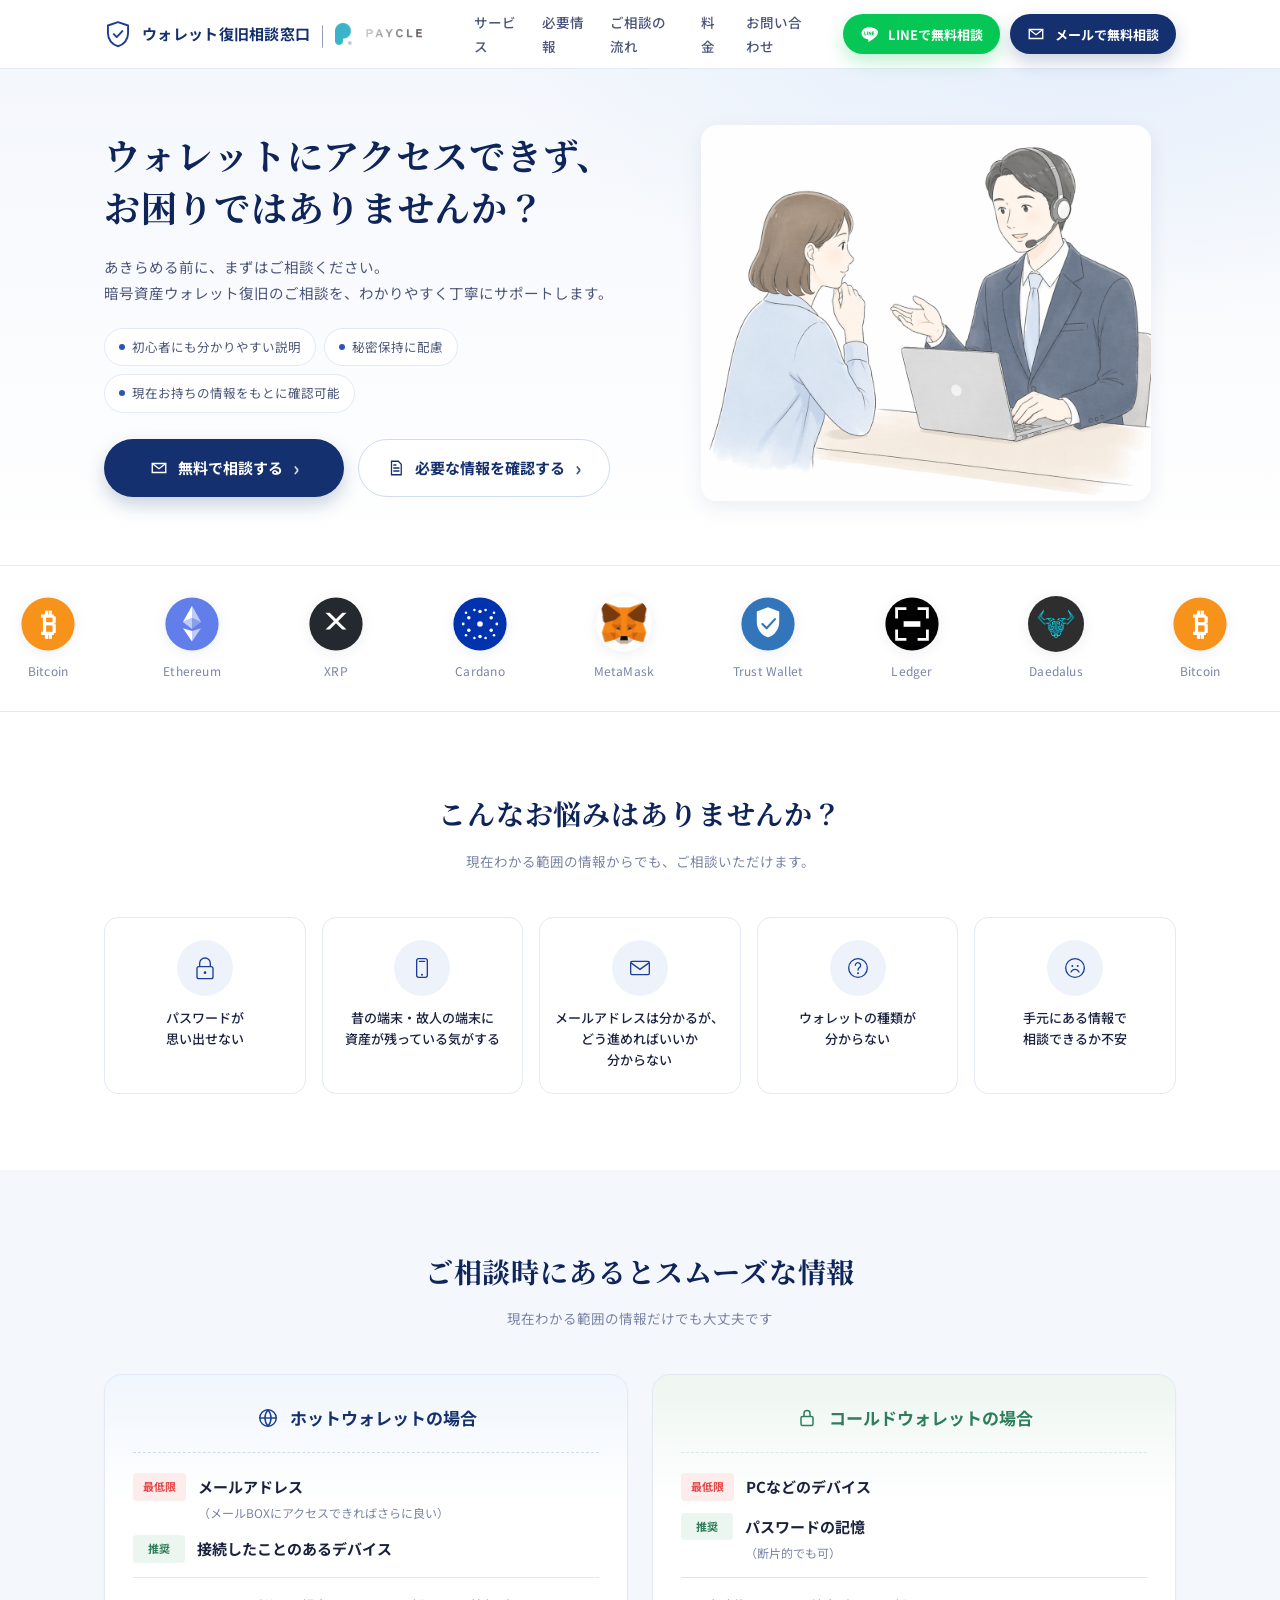
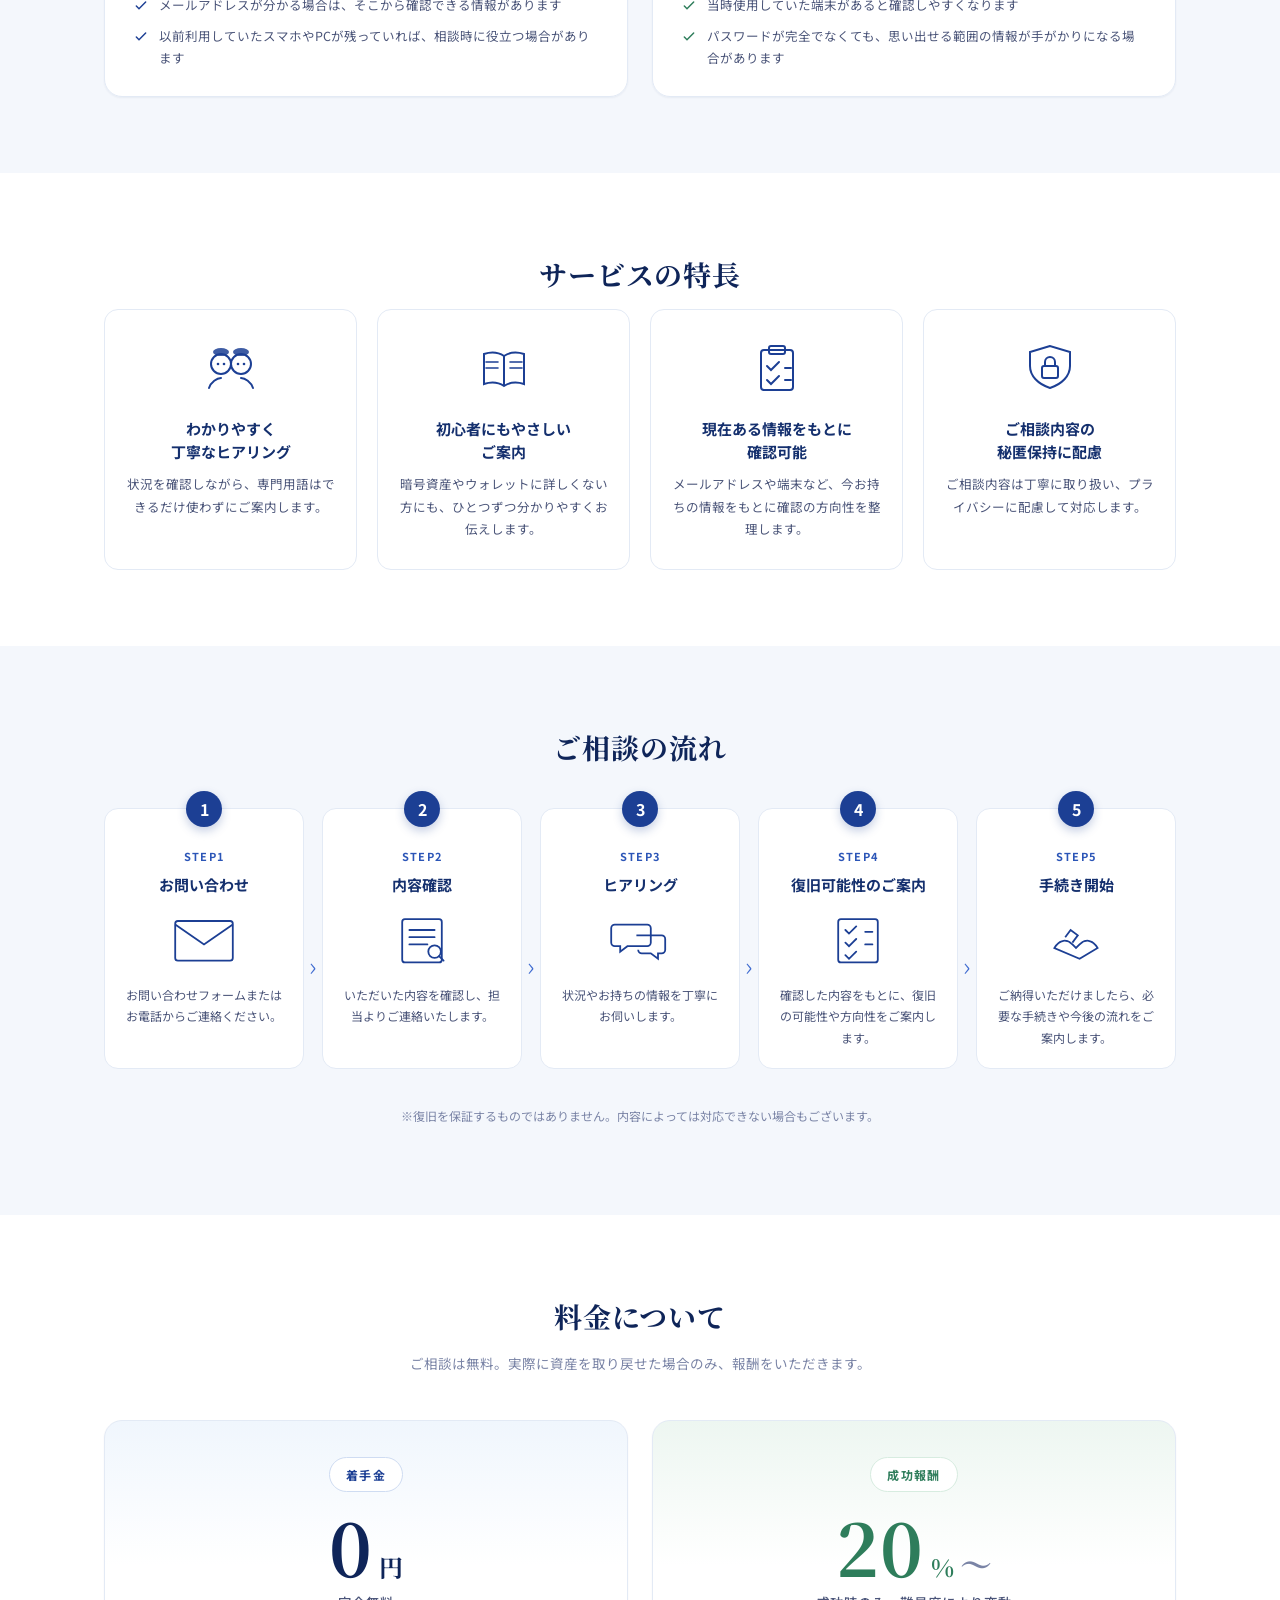
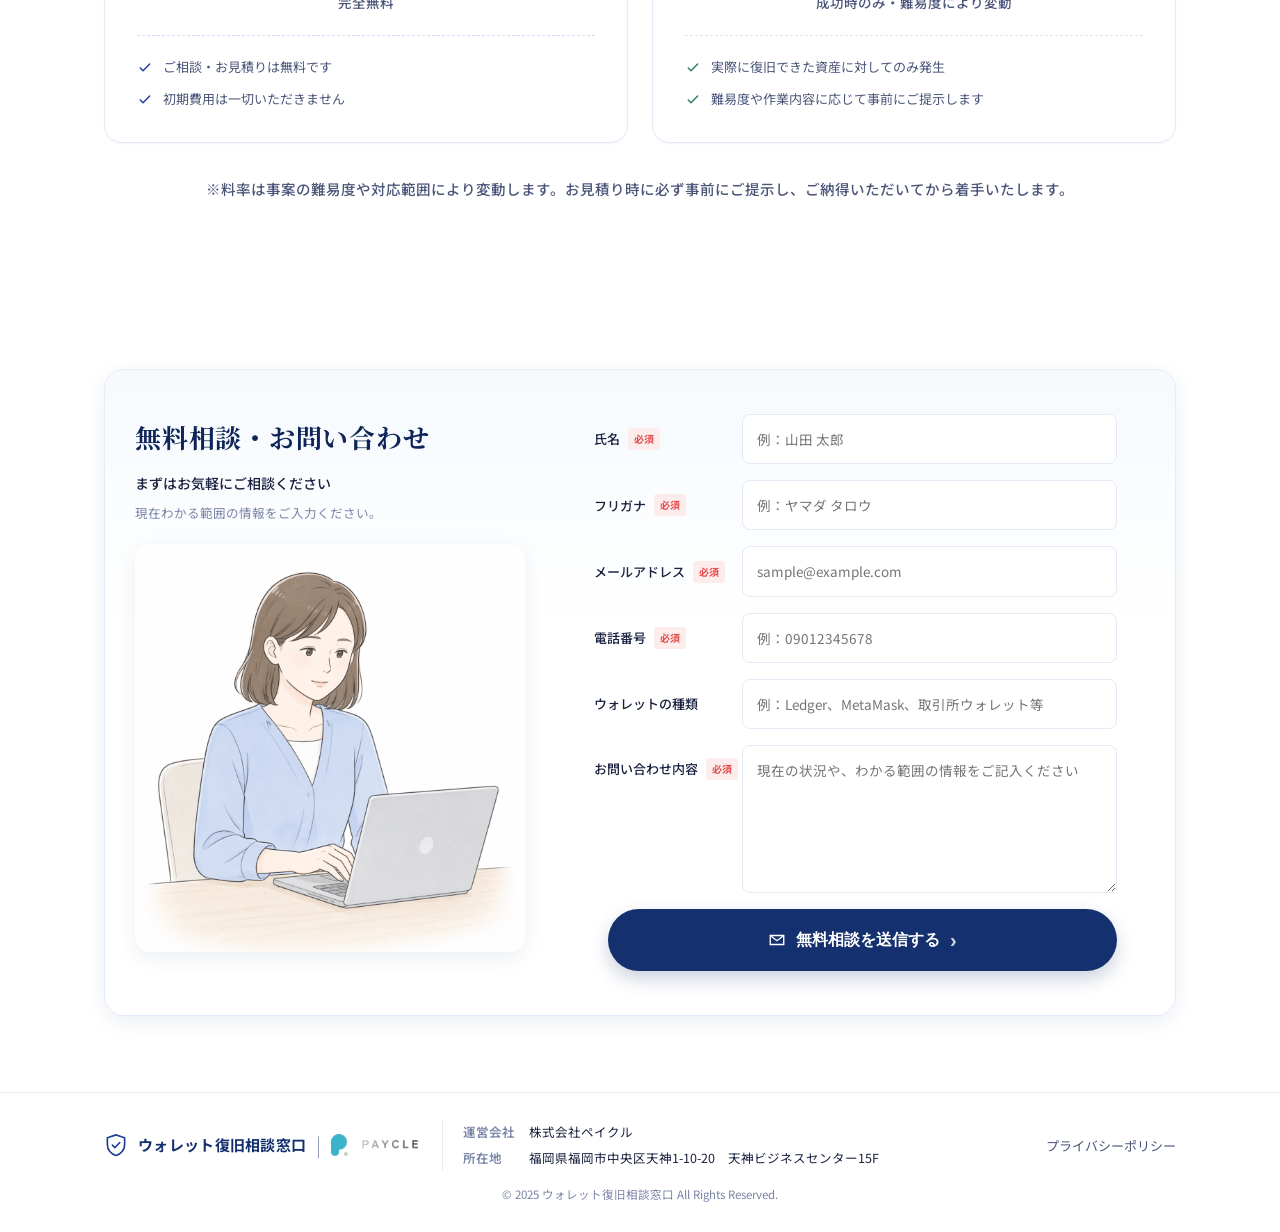
==== index.html @ 6d4522ca "キャッシュ問題対策: CSS をリネーム + HTML キャッシュ抑止メタ追加 スマホ等で旧 styles.css がキャッシュされ料金カードのスタイルが当たらない問題に対応。 - styles.cs" ====
<!doctype html>
<html lang="ja">
<head>
<meta charset="utf-8" />
<meta name="viewport" content="width=device-width,initial-scale=1" />
<meta http-equiv="Cache-Control" content="no-cache, no-store, must-revalidate" />
<meta http-equiv="Pragma" content="no-cache" />
<meta http-equiv="Expires" content="0" />
<title>ウォレット復旧相談窓口｜暗号資産ウォレット復旧の無料相談</title>
<link rel="preconnect" href="https://fonts.googleapis.com">
<link rel="preconnect" href="https://fonts.gstatic.com" crossorigin>
<link rel="stylesheet" href="https://fonts.googleapis.com/css2?family=Noto+Sans+JP:wght@400;500;700&family=Noto+Serif+JP:wght@600;700&display=swap">
<link rel="stylesheet" href="styles.v2.css?v=20260427b" />
</head>
<body>

<!-- ============== HEADER ============== -->
<header class="site-header">
  <div class="container header-inner">
    <a class="brand" href="#">
      <span class="brand-mark" aria-hidden="true">
        <svg viewBox="0 0 32 32" width="28" height="28"><path d="M16 2.5 4.5 6.3v8.9c0 7.4 4.9 13.3 11.5 14.8 6.6-1.5 11.5-7.4 11.5-14.8V6.3L16 2.5Z" fill="none" stroke="#1C3F94" stroke-width="2.2" stroke-linejoin="round"/><path d="M11.2 16.2l3.3 3.3 6.5-6.8" fill="none" stroke="#1C3F94" stroke-width="2.2" stroke-linecap="round" stroke-linejoin="round"/></svg>
      </span>
      <span class="brand-text">
        <span class="brand-name">ウォレット復旧相談窓口</span>
        <span class="brand-sep" aria-hidden="true">|</span>
        <img src="images/paycle.png" alt="Paycle" class="brand-by-logo" />
      </span>
    </a>
    <nav class="nav" aria-label="メイン">
      <a href="#service">サービス</a>
      <a href="#info">必要情報</a>
      <a href="#flow">ご相談の流れ</a>
      <a href="#pricing">料金</a>
      <a href="#contact">お問い合わせ</a>
    </nav>
    <div class="header-ctas">
      <a href="#" class="btn btn-line btn-sm" target="_blank" rel="noopener">
        <svg viewBox="0 0 24 24" class="i" aria-hidden="true"><path fill="currentColor" d="M12 3C6.5 3 2 6.6 2 11.1c0 4 3.5 7.4 8.3 8 .3.1.8.2.9.5.1.3.1.7 0 1l-.2 1c-.1.3-.3 1.1 1 .6 1.4-.5 7.1-4.2 9.7-7.2 1.7-2 2.3-3.6 2.3-5.9C24 6.6 19.5 3 12 3Zm-3.7 10.6h-2c-.3 0-.5-.2-.5-.5v-4c0-.3.2-.5.5-.5s.5.2.5.5v3.5h1.5c.3 0 .5.2.5.5s-.2.5-.5.5Zm2.3-.5c0 .3-.2.5-.5.5s-.5-.2-.5-.5v-4c0-.3.2-.5.5-.5s.5.2.5.5v4Zm4.6 0c0 .2-.1.4-.3.5h-.4l-2-2.7v2.2c0 .3-.2.5-.5.5s-.5-.2-.5-.5v-4c0-.2.1-.4.3-.5h.4l2 2.7V9.1c0-.3.2-.5.5-.5s.5.2.5.5v4Zm3.4-2.5c.3 0 .5.2.5.5s-.2.5-.5.5h-1.4v.9h1.4c.3 0 .5.2.5.5s-.2.5-.5.5h-2c-.3 0-.5-.2-.5-.5v-4c0-.3.2-.5.5-.5h2c.3 0 .5.2.5.5s-.2.5-.5.5h-1.4v.9h1.4Z"/></svg>
        LINEで無料相談
      </a>
      <a href="#contact" class="btn btn-primary btn-sm">
        <svg viewBox="0 0 24 24" class="i" aria-hidden="true"><path d="M3 6h18v12H3z" fill="none" stroke="currentColor" stroke-width="1.8"/><path d="m3 6 9 7 9-7" fill="none" stroke="currentColor" stroke-width="1.8"/></svg>
        メールで無料相談
      </a>
    </div>
  </div>
</header>

<!-- ============== HERO ============== -->
<section class="hero">
  <div class="container hero-grid">
    <div class="hero-copy">
      <h1 class="hero-title">
        ウォレットにアクセスできず、<br/>
        お困りではありませんか？
      </h1>
      <p class="hero-sub">
        あきらめる前に、まずはご相談ください。<br/>
        暗号資産ウォレット復旧のご相談を、わかりやすく丁寧にサポートします。
      </p>
      <ul class="hero-badges">
        <li><span class="dot"></span>初心者にも分かりやすい説明</li>
        <li><span class="dot"></span>秘密保持に配慮</li>
        <li><span class="dot"></span>現在お持ちの情報をもとに確認可能</li>
      </ul>
      <div class="hero-ctas">
        <a href="#contact" class="btn btn-primary btn-lg">
          <svg viewBox="0 0 24 24" class="i" aria-hidden="true"><path d="M3 6h18v12H3z" fill="none" stroke="currentColor" stroke-width="1.8"/><path d="m3 6 9 7 9-7" fill="none" stroke="currentColor" stroke-width="1.8"/></svg>
          無料で相談する
          <span class="arr">›</span>
        </a>
        <a href="#info" class="btn btn-outline btn-lg">
          <svg viewBox="0 0 24 24" class="i" aria-hidden="true"><path d="M6 3h9l4 4v14H6z" fill="none" stroke="currentColor" stroke-width="1.7"/><path d="M9 12h7M9 16h7M9 8h3" stroke="currentColor" stroke-width="1.7" fill="none" stroke-linecap="round"/></svg>
          必要な情報を確認する
          <span class="arr">›</span>
        </a>
      </div>
    </div>

    <!-- Illustration: consultation scene -->
    <div class="hero-art" aria-hidden="true">
      <img src="images/consult.png" alt="" class="art-svg" loading="lazy" />
    </div>
  </div>
</section>

<!-- ============== LOGOS MARQUEE ============== -->
<section class="logos" aria-label="対応暗号資産・ウォレット">
  <div class="logos-track">
    <!-- set 1 -->
    <div class="logo-item">
      <svg viewBox="0 0 80 80" class="logo-svg" aria-label="Bitcoin"><circle cx="40" cy="40" r="38" fill="#F7931A"/><text x="40" y="56" text-anchor="middle" font-family="Arial Black,Arial,sans-serif" font-size="44" font-weight="900" fill="#fff">₿</text></svg>
      <span class="logo-name">Bitcoin</span>
    </div>
    <div class="logo-item">
      <svg viewBox="0 0 80 80" class="logo-svg" aria-label="Ethereum"><circle cx="40" cy="40" r="38" fill="#627EEA"/><g fill="#fff"><path d="M40 14v17l13 6L40 14z" opacity=".6"/><path d="M40 14 27 37l13-6V14z"/><path d="M40 50v15l13-19-13 4z" opacity=".6"/><path d="M40 65V50l-13-4 13 19z"/><path d="M40 47l13-10-13-6v16z" opacity=".25"/><path d="m27 37 13 10V31l-13 6z" opacity=".6"/></g></svg>
      <span class="logo-name">Ethereum</span>
    </div>
    <div class="logo-item">
      <svg viewBox="0 0 80 80" class="logo-svg" aria-label="XRP"><circle cx="40" cy="40" r="38" fill="#23292F"/><path d="M55 24h-6l-9 9-9-9h-6l12 12-12 12h6l9-9 9 9h6L43 36l12-12z" fill="#fff"/></svg>
      <span class="logo-name">XRP</span>
    </div>
    <div class="logo-item">
      <svg viewBox="0 0 80 80" class="logo-svg" aria-label="Cardano"><circle cx="40" cy="40" r="38" fill="#0033AD"/><g fill="#fff"><circle cx="40" cy="40" r="4"/><circle cx="40" cy="22" r="2.5"/><circle cx="40" cy="58" r="2.5"/><circle cx="24" cy="31" r="2.5"/><circle cx="56" cy="31" r="2.5"/><circle cx="24" cy="49" r="2.5"/><circle cx="56" cy="49" r="2.5"/><circle cx="16" cy="40" r="2"/><circle cx="64" cy="40" r="2"/><circle cx="32" cy="20" r="1.8"/><circle cx="48" cy="20" r="1.8"/><circle cx="32" cy="60" r="1.8"/><circle cx="48" cy="60" r="1.8"/><circle cx="20" cy="24" r="1.8"/><circle cx="60" cy="24" r="1.8"/><circle cx="20" cy="56" r="1.8"/><circle cx="60" cy="56" r="1.8"/></g></svg>
      <span class="logo-name">Cardano</span>
    </div>
    <div class="logo-item">
      <img src="images/metamask.png" alt="MetaMask" class="logo-svg logo-img" loading="lazy" />
      <span class="logo-name">MetaMask</span>
    </div>
    <div class="logo-item">
      <svg viewBox="0 0 80 80" class="logo-svg" aria-label="Trust Wallet"><circle cx="40" cy="40" r="38" fill="#3375BB"/><path d="M40 16 24 22v15c0 11 7 19 16 22 9-3 16-11 16-22V22l-16-6z" fill="#fff"/><path d="m32 40 6 6 12-13" stroke="#3375BB" stroke-width="3" fill="none" stroke-linecap="round" stroke-linejoin="round"/></svg>
      <span class="logo-name">Trust Wallet</span>
    </div>
    <div class="logo-item">
      <svg viewBox="0 0 80 80" class="logo-svg" aria-label="Ledger"><circle cx="40" cy="40" r="38" fill="#000"/><g fill="#fff"><path d="M16 16h16v4H20v12h-4V16z"/><path d="M64 16v16h-4V20H48v-4h16z"/><path d="M16 64V48h4v12h12v4H16z"/><path d="M48 64v-4h12V48h4v16H48z"/><rect x="28" y="36" width="24" height="8"/></g></svg>
      <span class="logo-name">Ledger</span>
    </div>
    <div class="logo-item">
      <img src="images/daedalus.png" alt="Daedalus" class="logo-svg logo-img" loading="lazy" />
      <span class="logo-name">Daedalus</span>
    </div>
    <!-- set 2 (duplicate for seamless loop) -->
    <div class="logo-item" aria-hidden="true">
      <svg viewBox="0 0 80 80" class="logo-svg"><circle cx="40" cy="40" r="38" fill="#F7931A"/><text x="40" y="56" text-anchor="middle" font-family="Arial Black,Arial,sans-serif" font-size="44" font-weight="900" fill="#fff">₿</text></svg>
      <span class="logo-name">Bitcoin</span>
    </div>
    <div class="logo-item" aria-hidden="true">
      <svg viewBox="0 0 80 80" class="logo-svg"><circle cx="40" cy="40" r="38" fill="#627EEA"/><g fill="#fff"><path d="M40 14v17l13 6L40 14z" opacity=".6"/><path d="M40 14 27 37l13-6V14z"/><path d="M40 50v15l13-19-13 4z" opacity=".6"/><path d="M40 65V50l-13-4 13 19z"/><path d="M40 47l13-10-13-6v16z" opacity=".25"/><path d="m27 37 13 10V31l-13 6z" opacity=".6"/></g></svg>
      <span class="logo-name">Ethereum</span>
    </div>
    <div class="logo-item" aria-hidden="true">
      <svg viewBox="0 0 80 80" class="logo-svg"><circle cx="40" cy="40" r="38" fill="#23292F"/><path d="M55 24h-6l-9 9-9-9h-6l12 12-12 12h6l9-9 9 9h6L43 36l12-12z" fill="#fff"/></svg>
      <span class="logo-name">XRP</span>
    </div>
    <div class="logo-item" aria-hidden="true">
      <svg viewBox="0 0 80 80" class="logo-svg"><circle cx="40" cy="40" r="38" fill="#0033AD"/><g fill="#fff"><circle cx="40" cy="40" r="4"/><circle cx="40" cy="22" r="2.5"/><circle cx="40" cy="58" r="2.5"/><circle cx="24" cy="31" r="2.5"/><circle cx="56" cy="31" r="2.5"/><circle cx="24" cy="49" r="2.5"/><circle cx="56" cy="49" r="2.5"/><circle cx="16" cy="40" r="2"/><circle cx="64" cy="40" r="2"/><circle cx="32" cy="20" r="1.8"/><circle cx="48" cy="20" r="1.8"/><circle cx="32" cy="60" r="1.8"/><circle cx="48" cy="60" r="1.8"/><circle cx="20" cy="24" r="1.8"/><circle cx="60" cy="24" r="1.8"/><circle cx="20" cy="56" r="1.8"/><circle cx="60" cy="56" r="1.8"/></g></svg>
      <span class="logo-name">Cardano</span>
    </div>
    <div class="logo-item" aria-hidden="true">
      <img src="images/metamask.png" alt="" class="logo-svg logo-img" loading="lazy" />
      <span class="logo-name">MetaMask</span>
    </div>
    <div class="logo-item" aria-hidden="true">
      <svg viewBox="0 0 80 80" class="logo-svg"><circle cx="40" cy="40" r="38" fill="#3375BB"/><path d="M40 16 24 22v15c0 11 7 19 16 22 9-3 16-11 16-22V22l-16-6z" fill="#fff"/><path d="m32 40 6 6 12-13" stroke="#3375BB" stroke-width="3" fill="none" stroke-linecap="round" stroke-linejoin="round"/></svg>
      <span class="logo-name">Trust Wallet</span>
    </div>
    <div class="logo-item" aria-hidden="true">
      <svg viewBox="0 0 80 80" class="logo-svg"><circle cx="40" cy="40" r="38" fill="#000"/><g fill="#fff"><path d="M16 16h16v4H20v12h-4V16z"/><path d="M64 16v16h-4V20H48v-4h16z"/><path d="M16 64V48h4v12h12v4H16z"/><path d="M48 64v-4h12V48h4v16H48z"/><rect x="28" y="36" width="24" height="8"/></g></svg>
      <span class="logo-name">Ledger</span>
    </div>
    <div class="logo-item" aria-hidden="true">
      <img src="images/daedalus.png" alt="" class="logo-svg logo-img" loading="lazy" />
      <span class="logo-name">Daedalus</span>
    </div>
  </div>
</section>

<!-- ============== CONCERNS ============== -->
<section class="section">
  <div class="container">
    <h2 class="h-sec">こんなお悩みはありませんか？</h2>
    <p class="h-sub">現在わかる範囲の情報からでも、ご相談いただけます。</p>

    <div class="concerns">
      <article class="concern">
        <div class="c-ico">
          <svg viewBox="0 0 48 48"><rect x="12" y="22" width="24" height="18" rx="3" fill="none" stroke="#1C3F94" stroke-width="2"/><path d="M16 22v-5a8 8 0 0 1 16 0v5" fill="none" stroke="#1C3F94" stroke-width="2"/><circle cx="24" cy="31" r="2" fill="#1C3F94"/></svg>
        </div>
        <p>パスワードが<br/>思い出せない</p>
      </article>
      <article class="concern">
        <div class="c-ico">
          <svg viewBox="0 0 48 48"><rect x="16" y="10" width="16" height="28" rx="3" fill="none" stroke="#1C3F94" stroke-width="2"/><circle cx="24" cy="34" r="1.5" fill="#1C3F94"/><path d="M20 14h8" stroke="#1C3F94" stroke-width="2" stroke-linecap="round"/></svg>
        </div>
        <p>昔の端末・故人の端末に<br/>資産が残っている気がする</p>
      </article>
      <article class="concern">
        <div class="c-ico">
          <svg viewBox="0 0 48 48"><rect x="10" y="14" width="28" height="20" rx="2" fill="none" stroke="#1C3F94" stroke-width="2"/><path d="m10 16 14 10 14-10" fill="none" stroke="#1C3F94" stroke-width="2"/></svg>
        </div>
        <p>メールアドレスは分かるが、<br/>どう進めればいいか<br/>分からない</p>
      </article>
      <article class="concern">
        <div class="c-ico">
          <svg viewBox="0 0 48 48"><circle cx="24" cy="24" r="14" fill="none" stroke="#1C3F94" stroke-width="2"/><path d="M20 20a4 4 0 1 1 6 3.5c-2 1-2 2-2 3.5" fill="none" stroke="#1C3F94" stroke-width="2" stroke-linecap="round"/><circle cx="24" cy="32" r="1.5" fill="#1C3F94"/></svg>
        </div>
        <p>ウォレットの種類が<br/>分からない</p>
      </article>
      <article class="concern">
        <div class="c-ico">
          <svg viewBox="0 0 48 48"><circle cx="24" cy="24" r="14" fill="none" stroke="#1C3F94" stroke-width="2"/><path d="M18 30s2-4 6-4 6 4 6 4" fill="none" stroke="#1C3F94" stroke-width="2" stroke-linecap="round"/><circle cx="20" cy="21" r="1.5" fill="#1C3F94"/><circle cx="28" cy="21" r="1.5" fill="#1C3F94"/></svg>
        </div>
        <p>手元にある情報で<br/>相談できるか不安</p>
      </article>
    </div>
  </div>
</section>

<!-- ============== INFO: HOT / COLD ============== -->
<section id="info" class="section section-soft">
  <div class="container">
    <h2 class="h-sec">ご相談時にあるとスムーズな情報</h2>
    <p class="h-sub">現在わかる範囲の情報だけでも大丈夫です</p>

    <div class="wallets">
      <article class="wcard wcard-hot">
        <header class="w-head">
          <svg viewBox="0 0 32 32" class="w-ico"><circle cx="16" cy="16" r="11" fill="none" stroke="#1C3F94" stroke-width="2"/><path d="M5 16h22M16 5a17 17 0 0 1 0 22M16 5a17 17 0 0 0 0 22" stroke="#1C3F94" stroke-width="2" fill="none"/></svg>
          <h3>ホットウォレットの場合</h3>
        </header>
        <div class="w-row">
          <span class="tag tag-min">最低限</span>
          <div>
            <b>メールアドレス</b>
            <span class="w-note">（メールBOXにアクセスできればさらに良い）</span>
          </div>
        </div>
        <div class="w-row">
          <span class="tag tag-rec">推奨</span>
          <div><b>接続したことのあるデバイス</b></div>
        </div>
        <ul class="w-list">
          <li><svg viewBox="0 0 24 24" class="chk"><path d="m5 12 4 4 10-10" stroke="#1C3F94" stroke-width="2.2" fill="none" stroke-linecap="round"/></svg>
            メールアドレスが分かる場合は、そこから確認できる情報があります</li>
          <li><svg viewBox="0 0 24 24" class="chk"><path d="m5 12 4 4 10-10" stroke="#1C3F94" stroke-width="2.2" fill="none" stroke-linecap="round"/></svg>
            以前利用していたスマホやPCが残っていれば、相談時に役立つ場合があります</li>
        </ul>
      </article>

      <article class="wcard wcard-cold">
        <header class="w-head">
          <svg viewBox="0 0 32 32" class="w-ico"><rect x="8" y="14" width="16" height="12" rx="2" fill="none" stroke="#2E7D5B" stroke-width="2"/><path d="M12 14v-4a4 4 0 0 1 8 0v4" fill="none" stroke="#2E7D5B" stroke-width="2"/></svg>
          <h3>コールドウォレットの場合</h3>
        </header>
        <div class="w-row">
          <span class="tag tag-min tag-green">最低限</span>
          <div><b>PCなどのデバイス</b></div>
        </div>
        <div class="w-row">
          <span class="tag tag-rec tag-green">推奨</span>
          <div>
            <b>パスワードの記憶</b>
            <span class="w-note">（断片的でも可）</span>
          </div>
        </div>
        <ul class="w-list w-list-green">
          <li><svg viewBox="0 0 24 24" class="chk chk-green"><path d="m5 12 4 4 10-10" stroke="#2E7D5B" stroke-width="2.2" fill="none" stroke-linecap="round"/></svg>
            当時使用していた端末があると確認しやすくなります</li>
          <li><svg viewBox="0 0 24 24" class="chk chk-green"><path d="m5 12 4 4 10-10" stroke="#2E7D5B" stroke-width="2.2" fill="none" stroke-linecap="round"/></svg>
            パスワードが完全でなくても、思い出せる範囲の情報が手がかりになる場合があります</li>
        </ul>
      </article>
    </div>
  </div>
</section>

<!-- ============== SERVICE FEATURES ============== -->
<section id="service" class="section">
  <div class="container">
    <h2 class="h-sec">サービスの特長</h2>

    <div class="features">
      <article class="feature">
        <div class="f-ico">
          <svg viewBox="0 0 64 64">
            <circle cx="22" cy="26" r="10" fill="none" stroke="#1C3F94" stroke-width="2"/>
            <circle cx="42" cy="26" r="10" fill="none" stroke="#1C3F94" stroke-width="2"/>
            <path d="M10 50c2-6 8-10 12-10M54 50c-2-6-8-10-12-10" stroke="#1C3F94" stroke-width="2" fill="none" stroke-linecap="round"/>
            <ellipse cx="22" cy="14" rx="8" ry="4" fill="#1C3F94" opacity=".85"/>
            <ellipse cx="42" cy="14" rx="8" ry="4" fill="#1C3F94" opacity=".85"/>
            <circle cx="19" cy="26" r="1.3" fill="#1C3F94"/><circle cx="25" cy="26" r="1.3" fill="#1C3F94"/>
            <circle cx="39" cy="26" r="1.3" fill="#1C3F94"/><circle cx="45" cy="26" r="1.3" fill="#1C3F94"/>
          </svg>
        </div>
        <h3>わかりやすく<br/>丁寧なヒアリング</h3>
        <p>状況を確認しながら、専門用語はできるだけ使わずにご案内します。</p>
      </article>
      <article class="feature">
        <div class="f-ico">
          <svg viewBox="0 0 64 64">
            <path d="M32 18c-6-4-14-4-20-2v30c6-2 14-2 20 2 6-4 14-4 20-2V16c-6-2-14-2-20 2Z" fill="none" stroke="#1C3F94" stroke-width="2"/>
            <path d="M32 18v30" stroke="#1C3F94" stroke-width="2"/>
            <path d="M14 24h12M14 30h12M38 24h12M38 30h12" stroke="#1C3F94" stroke-width="1.6" stroke-linecap="round"/>
          </svg>
        </div>
        <h3>初心者にもやさしい<br/>ご案内</h3>
        <p>暗号資産やウォレットに詳しくない方にも、ひとつずつ分かりやすくお伝えします。</p>
      </article>
      <article class="feature">
        <div class="f-ico">
          <svg viewBox="0 0 64 64">
            <rect x="16" y="12" width="32" height="40" rx="3" fill="none" stroke="#1C3F94" stroke-width="2"/>
            <rect x="24" y="8" width="16" height="8" rx="2" fill="none" stroke="#1C3F94" stroke-width="2"/>
            <path d="m22 28 4 4 8-8M22 42l4 4 8-8" stroke="#1C3F94" stroke-width="2" fill="none" stroke-linecap="round"/>
            <path d="M40 30h6M40 42h6" stroke="#1C3F94" stroke-width="2" stroke-linecap="round"/>
          </svg>
        </div>
        <h3>現在ある情報をもとに<br/>確認可能</h3>
        <p>メールアドレスや端末など、今お持ちの情報をもとに確認の方向性を整理します。</p>
      </article>
      <article class="feature">
        <div class="f-ico">
          <svg viewBox="0 0 64 64">
            <path d="M32 8 12 14v14c0 10 8 18 20 22 12-4 20-12 20-22V14L32 8Z" fill="none" stroke="#1C3F94" stroke-width="2"/>
            <rect x="24" y="28" width="16" height="12" rx="2" fill="none" stroke="#1C3F94" stroke-width="2"/>
            <path d="M27 28v-4a5 5 0 0 1 10 0v4" fill="none" stroke="#1C3F94" stroke-width="2"/>
          </svg>
        </div>
        <h3>ご相談内容の<br/>秘匿保持に配慮</h3>
        <p>ご相談内容は丁寧に取り扱い、プライバシーに配慮して対応します。</p>
      </article>
    </div>
  </div>
</section>

<!-- ============== FLOW ============== -->
<section id="flow" class="section section-soft">
  <div class="container">
    <h2 class="h-sec">ご相談の流れ</h2>

    <ol class="flow">
      <li class="flow-item">
        <div class="step-n">1</div>
        <div class="step-l">STEP1</div>
        <h3 class="step-t">お問い合わせ</h3>
        <div class="step-ico">
          <svg viewBox="0 0 80 64"><rect x="8" y="10" width="64" height="44" rx="3" fill="none" stroke="#1C3F94" stroke-width="2"/><path d="m8 14 32 22 32-22" fill="none" stroke="#1C3F94" stroke-width="2"/></svg>
        </div>
        <p class="step-d">お問い合わせフォームまたはお電話からご連絡ください。</p>
      </li>
      <li class="flow-arrow" aria-hidden="true">›</li>
      <li class="flow-item">
        <div class="step-n">2</div>
        <div class="step-l">STEP2</div>
        <h3 class="step-t">内容確認</h3>
        <div class="step-ico">
          <svg viewBox="0 0 80 64"><rect x="18" y="8" width="44" height="48" rx="3" fill="none" stroke="#1C3F94" stroke-width="2"/><path d="M26 20h28M26 28h28M26 36h20" stroke="#1C3F94" stroke-width="2" stroke-linecap="round"/><circle cx="54" cy="44" r="7" fill="none" stroke="#1C3F94" stroke-width="2"/><path d="m59 49 5 5" stroke="#1C3F94" stroke-width="2" stroke-linecap="round"/></svg>
        </div>
        <p class="step-d">いただいた内容を確認し、担当よりご連絡いたします。</p>
      </li>
      <li class="flow-arrow" aria-hidden="true">›</li>
      <li class="flow-item">
        <div class="step-n">3</div>
        <div class="step-l">STEP3</div>
        <h3 class="step-t">ヒアリング</h3>
        <div class="step-ico">
          <svg viewBox="0 0 80 64"><path d="M12 14h36a4 4 0 0 1 4 4v16a4 4 0 0 1-4 4H26l-8 6v-6h-6a4 4 0 0 1-4-4V18a4 4 0 0 1 4-4Z" fill="none" stroke="#1C3F94" stroke-width="2"/><path d="M36 26h28a4 4 0 0 1 4 4v12a4 4 0 0 1-4 4h-4v6l-8-6H42a4 4 0 0 1-4-4" fill="none" stroke="#1C3F94" stroke-width="2"/></svg>
        </div>
        <p class="step-d">状況やお持ちの情報を丁寧にお伺いします。</p>
      </li>
      <li class="flow-arrow" aria-hidden="true">›</li>
      <li class="flow-item">
        <div class="step-n">4</div>
        <div class="step-l">STEP4</div>
        <h3 class="step-t">復旧可能性のご案内</h3>
        <div class="step-ico">
          <svg viewBox="0 0 80 64"><rect x="18" y="8" width="44" height="48" rx="3" fill="none" stroke="#1C3F94" stroke-width="2"/><path d="M26 20l4 4 8-8M26 34l4 4 8-8M26 48l4 4 8-8" stroke="#1C3F94" stroke-width="2" fill="none" stroke-linecap="round"/><path d="M48 22h8M48 36h8" stroke="#1C3F94" stroke-width="2" stroke-linecap="round"/></svg>
        </div>
        <p class="step-d">確認した内容をもとに、復旧の可能性や方向性をご案内します。</p>
      </li>
      <li class="flow-arrow" aria-hidden="true">›</li>
      <li class="flow-item">
        <div class="step-n">5</div>
        <div class="step-l">STEP5</div>
        <h3 class="step-t">手続き開始</h3>
        <div class="step-ico">
          <svg viewBox="0 0 80 64"><path d="M16 40c6-10 14-10 20-4l4 4 4-4c6-6 14-6 20 4l-20 12L16 40Z" fill="none" stroke="#1C3F94" stroke-width="2"/><path d="M28 28l6-8 8 6-6 8" fill="none" stroke="#1C3F94" stroke-width="2"/></svg>
        </div>
        <p class="step-d">ご納得いただけましたら、必要な手続きや今後の流れをご案内します。</p>
      </li>
    </ol>

    <p class="flow-note">※復旧を保証するものではありません。内容によっては対応できない場合もございます。</p>
  </div>
</section>

<!-- ============== PRICING ============== -->
<section id="pricing" class="section">
  <div class="container">
    <h2 class="h-sec">料金について</h2>
    <p class="h-sub">ご相談は無料。実際に資産を取り戻せた場合のみ、報酬をいただきます。</p>

    <div class="pricing">
      <article class="pcard pcard-free">
        <div class="p-label">着手金</div>
        <div class="p-amount">
          <span class="p-num">0</span>
          <span class="p-unit">円</span>
        </div>
        <div class="p-tagline">完全無料</div>
        <ul class="p-list">
          <li>
            <svg viewBox="0 0 24 24" class="chk"><path d="m5 12 4 4 10-10" stroke="#1C3F94" stroke-width="2.2" fill="none" stroke-linecap="round"/></svg>
            ご相談・お見積りは無料です
          </li>
          <li>
            <svg viewBox="0 0 24 24" class="chk"><path d="m5 12 4 4 10-10" stroke="#1C3F94" stroke-width="2.2" fill="none" stroke-linecap="round"/></svg>
            初期費用は一切いただきません
          </li>
        </ul>
      </article>

      <article class="pcard pcard-success">
        <div class="p-label">成功報酬</div>
        <div class="p-amount">
          <span class="p-num">20</span>
          <span class="p-unit">%</span>
          <span class="p-from">〜</span>
        </div>
        <div class="p-tagline">成功時のみ・難易度により変動</div>
        <ul class="p-list p-list-green">
          <li>
            <svg viewBox="0 0 24 24" class="chk chk-green"><path d="m5 12 4 4 10-10" stroke="#2E7D5B" stroke-width="2.2" fill="none" stroke-linecap="round"/></svg>
            実際に復旧できた資産に対してのみ発生
          </li>
          <li>
            <svg viewBox="0 0 24 24" class="chk chk-green"><path d="m5 12 4 4 10-10" stroke="#2E7D5B" stroke-width="2.2" fill="none" stroke-linecap="round"/></svg>
            難易度や作業内容に応じて事前にご提示します
          </li>
        </ul>
      </article>
    </div>

    <p class="pricing-note">※料率は事案の難易度や対応範囲により変動します。お見積り時に必ず事前にご提示し、ご納得いただいてから着手いたします。</p>
  </div>
</section>

<!-- ============== CONTACT FORM ============== -->
<section id="contact" class="section">
  <div class="container">
    <div class="form-card">
      <div class="form-left">
        <h2 class="form-title">無料相談・お問い合わせ</h2>
        <p class="form-lead">まずはお気軽にご相談ください</p>
        <p class="form-sub">現在わかる範囲の情報をご入力ください。</p>

        <!-- illustration: woman at laptop -->
        <div class="form-art" aria-hidden="true">
          <img src="images/pc.png" alt="" class="art-svg" loading="lazy" />
        </div>
      </div>

      <form class="form-right" novalidate>
        <div class="field">
          <label for="f-name">氏名<span class="req">必須</span></label>
          <input id="f-name" name="name" type="text" placeholder="例：山田 太郎" required />
        </div>
        <div class="field">
          <label for="f-kana">フリガナ<span class="req">必須</span></label>
          <input id="f-kana" name="kana" type="text" placeholder="例：ヤマダ タロウ" required />
        </div>
        <div class="field">
          <label for="f-mail">メールアドレス<span class="req">必須</span></label>
          <input id="f-mail" name="email" type="email" placeholder="sample@example.com" required />
        </div>
        <div class="field">
          <label for="f-tel">電話番号<span class="req">必須</span></label>
          <input id="f-tel" name="tel" type="tel" placeholder="例：09012345678" required />
        </div>
        <div class="field">
          <label for="f-wallet">ウォレットの種類</label>
          <input id="f-wallet" name="wallet" type="text" placeholder="例：Ledger、MetaMask、取引所ウォレット等" required />
        </div>
        <div class="field">
          <label for="f-msg">お問い合わせ内容<span class="req">必須</span></label>
          <textarea id="f-msg" name="message" rows="5" placeholder="現在の状況や、わかる範囲の情報をご記入ください" required></textarea>
        </div>

        <button type="submit" class="btn btn-primary btn-xl">
          <svg viewBox="0 0 24 24" class="i"><path d="M3 6h18v12H3z" fill="none" stroke="currentColor" stroke-width="1.8"/><path d="m3 6 9 7 9-7" fill="none" stroke="currentColor" stroke-width="1.8"/></svg>
          無料相談を送信する
          <span class="arr">›</span>
        </button>

      </form>
    </div>
  </div>
</section>

<!-- ============== FOOTER ============== -->
<footer class="site-footer">
  <div class="container foot-inner">
    <a class="brand" href="#">
      <span class="brand-mark" aria-hidden="true">
        <svg viewBox="0 0 32 32" width="24" height="24"><path d="M16 2.5 4.5 6.3v8.9c0 7.4 4.9 13.3 11.5 14.8 6.6-1.5 11.5-7.4 11.5-14.8V6.3L16 2.5Z" fill="none" stroke="#1C3F94" stroke-width="2.2"/><path d="M11.2 16.2l3.3 3.3 6.5-6.8" fill="none" stroke="#1C3F94" stroke-width="2.2" stroke-linecap="round"/></svg>
      </span>
      <span class="brand-text">
        <span class="brand-name">ウォレット復旧相談窓口</span>
        <span class="brand-sep" aria-hidden="true">|</span>
        <img src="images/paycle.png" alt="Paycle" class="brand-by-logo" />
      </span>
    </a>
    <dl class="foot-info">
      <dt>運営会社</dt><dd>株式会社ペイクル</dd>
      <dt>所在地</dt><dd>福岡県福岡市中央区天神1-10-20　天神ビジネスセンター15F</dd>
    </dl>
    <nav class="foot-nav">
      <a href="#">プライバシーポリシー</a>
    </nav>
  </div>
  <p class="copy">© 2025 ウォレット復旧相談窓口 All Rights Reserved.</p>
</footer>

<script>
  // smooth scroll + submit stub
  document.querySelectorAll('a[href^="#"]').forEach(a => {
    a.addEventListener('click', e => {
      const id = a.getAttribute('href');
      if (id.length > 1) {
        const el = document.querySelector(id);
        if (el) { e.preventDefault(); window.scrollTo({top: el.offsetTop - 80, behavior: 'smooth'}); }
      }
    });
  });
  document.querySelector('form').addEventListener('submit', (e) => {
    e.preventDefault();
    const btn = e.target.querySelector('button[type=submit]');
    const orig = btn.innerHTML;
    btn.innerHTML = '✓ 送信しました';
    btn.disabled = true;
    setTimeout(() => { btn.innerHTML = orig; btn.disabled = false; e.target.reset(); }, 2400);
  });
</script>
</body>
</html>
---- styles.v2.css ----
/* ========= tokens ========= */
:root{
  --navy-900:#0F2559;
  --navy-800:#15306E;
  --navy-700:#1C3F94;
  --navy-600:#2B55B7;
  --navy-500:#3E6BD0;
  --blue-50:#EEF3FB;
  --blue-100:#E2ECF8;
  --blue-200:#CFDCF2;
  --ink:#1B2240;
  --ink-2:#4B5579;
  --ink-3:#7A84A6;
  --bg:#FFFFFF;
  --bg-soft:#F4F7FC;
  --line:#E3EAF5;
  --green-700:#2E7D5B;
  --green-50:#EAF6EF;
  --green-100:#D7ECE0;
  --red:#E14B4B;
  --red-50:#FDECEC;
  --radius:14px;
  --radius-lg:18px;
  --shadow-sm: 0 1px 2px rgba(23, 48, 110, .06);
  --shadow: 0 6px 20px rgba(23, 48, 110, .08);
}
*{box-sizing:border-box}
html,body{margin:0;padding:0}
body{
  font-family: "Noto Sans JP", system-ui, sans-serif;
  color:var(--ink);
  background:var(--bg);
  font-size:15px;
  line-height:1.8;
  -webkit-font-smoothing:antialiased;
}
img,svg{display:block;max-width:100%}
a{color:inherit;text-decoration:none}
.container{max-width:1120px;margin:0 auto;padding:0 24px}

/* ========= header ========= */
.site-header{
  position:sticky;top:0;z-index:50;
  background:rgba(255,255,255,.92);
  backdrop-filter:saturate(1.3) blur(8px);
  border-bottom:1px solid var(--line);
}
.header-inner{display:flex;align-items:center;gap:28px;height:68px}
.brand{display:flex;align-items:center;gap:10px;font-weight:700;color:var(--navy-800);font-size:15px}
.brand-text{display:inline-flex;align-items:center;gap:10px;line-height:1.2}
.brand-name{letter-spacing:.02em}
.brand-sep{font-size:20px;color:var(--ink-3);font-weight:300;line-height:1;opacity:.9}
.brand-by-logo{height:22px;width:auto;display:block;opacity:.95}
.nav{display:flex;gap:22px;margin-left:24px;flex:1}
.nav a{font-size:13.5px;color:var(--ink-2);font-weight:500}
.nav a:hover{color:var(--navy-700)}
.header-ctas{display:flex;gap:10px}

/* ========= buttons ========= */
.btn{
  display:inline-flex;align-items:center;justify-content:center;gap:10px;
  font-weight:700;border-radius:999px;
  padding:12px 22px;font-size:14px;line-height:1;
  transition:transform .15s, box-shadow .15s, background .15s;
  border:1.5px solid transparent;cursor:pointer;
}
.btn .i{width:18px;height:18px;flex:none}
.btn .arr{font-size:20px;line-height:1;opacity:.8}
.btn-sm{padding:10px 16px;font-size:13px}
.btn-lg{padding:18px 28px;font-size:15px;min-width:240px}
.btn-xl{padding:20px 28px;font-size:16px;width:100%}
.btn-primary{
  background:var(--navy-800);color:#fff;
  box-shadow:0 8px 18px rgba(21,48,110,.22);
}
.btn-primary:hover{background:var(--navy-700);transform:translateY(-1px);box-shadow:0 10px 22px rgba(21,48,110,.28)}
.btn-outline{background:#fff;color:var(--navy-800);border-color:var(--blue-200)}
.btn-outline:hover{border-color:var(--navy-500);background:var(--blue-50)}
.btn-ghost{background:transparent;color:var(--navy-800);border-color:var(--blue-200)}
.btn-ghost:hover{background:var(--blue-50)}
.btn-line{
  background:#06C755;color:#fff;
  box-shadow:0 8px 18px rgba(6,199,85,.25);
}
.btn-line:hover{background:#05B14B;transform:translateY(-1px);box-shadow:0 10px 22px rgba(6,199,85,.32)}

/* ========= hero ========= */
.hero{
  background:
    radial-gradient(1000px 500px at 85% -10%, #E4EEFB 0%, transparent 60%),
    linear-gradient(180deg, #F4F7FC 0%, #FFFFFF 100%);
  padding:56px 0 64px;
}
.hero-grid{display:grid;grid-template-columns:1.05fr 1fr;gap:48px;align-items:center}
.hero-title{
  font-family:"Noto Serif JP","Noto Sans JP",serif;
  font-weight:700;
  color:var(--navy-900);
  font-size:36px;line-height:1.45;
  letter-spacing:.02em;
  margin:0 0 20px;
}
.hero-sub{color:var(--ink-2);font-size:14.5px;margin:0 0 22px}
.hero-badges{list-style:none;padding:0;margin:0 0 26px;display:flex;flex-wrap:wrap;gap:8px}
.hero-badges li{
  display:inline-flex;align-items:center;gap:7px;
  background:#fff;border:1px solid var(--line);
  border-radius:999px;padding:7px 14px;font-size:12.5px;color:var(--ink-2);
}
.hero-badges .dot{width:6px;height:6px;border-radius:50%;background:var(--navy-600)}
.hero-ctas{display:flex;flex-wrap:wrap;gap:14px}
.hero-art{position:relative}
.art-svg{width:100%;height:auto;border-radius:16px;box-shadow:var(--shadow)}
.hero-art .art-svg{width:90%;margin-inline:auto;display:block}

/* ========= logos marquee ========= */
.logos{
  padding:30px 0;
  border-top:1px solid var(--line);
  border-bottom:1px solid var(--line);
  background:#fff;
  overflow:hidden;
}
.logos-track{
  display:flex;
  gap:48px;
  width:max-content;
  align-items:center;
  animation: logos-scroll 32s linear infinite;
}
.logos:hover .logos-track{ animation-play-state: paused; }
.logo-item{
  display:flex;
  flex-direction:column;
  align-items:center;
  gap:8px;
  flex:none;
  width:96px;
}
.logo-svg{
  width:56px;height:56px;display:block;
  filter:drop-shadow(0 2px 6px rgba(15,30,80,.08));
  transition:transform .25s ease;
}
.logo-img{object-fit:contain;border-radius:50%;background:#fff}
.logo-item:hover .logo-svg{ transform:translateY(-2px) scale(1.05); }
.logo-name{ font-size:12px;color:var(--ink-3);white-space:nowrap;letter-spacing:.02em }
@keyframes logos-scroll{
  from { transform: translateX(0); }
  to   { transform: translateX(calc(-50% - 24px)); }
}
@media (prefers-reduced-motion: reduce){
  .logos-track{ animation: none; }
}

/* ========= generic section ========= */
.section{padding:76px 0}
.section-soft{background:var(--bg-soft)}
.h-sec{
  font-family:"Noto Serif JP","Noto Sans JP",serif;
  text-align:center;color:var(--navy-900);
  font-size:28px;font-weight:700;margin:0 0 10px;letter-spacing:.03em;
}
.h-sub{text-align:center;color:var(--ink-3);margin:0 0 44px;font-size:13.5px}

/* ========= concerns ========= */
.concerns{
  display:grid;grid-template-columns:repeat(5,1fr);gap:16px;
}
.concern{
  background:#fff;border:1px solid var(--line);border-radius:var(--radius);
  padding:22px 14px;text-align:center;
  transition:transform .2s, box-shadow .2s, border-color .2s;
}
.concern:hover{transform:translateY(-2px);box-shadow:var(--shadow);border-color:var(--blue-200)}
.c-ico{width:56px;height:56px;margin:0 auto 12px;display:grid;place-items:center;background:var(--blue-50);border-radius:50%}
.c-ico svg{width:32px;height:32px}
.concern p{margin:0;color:var(--ink);font-size:13px;line-height:1.6;font-weight:500}

/* ========= wallets (hot/cold) ========= */
.wallets{display:grid;grid-template-columns:1fr 1fr;gap:24px}
.wcard{background:#fff;border:1px solid var(--line);border-radius:var(--radius-lg);padding:28px;box-shadow:var(--shadow-sm)}
.wcard-hot{background:linear-gradient(180deg,#F0F6FD,#fff 40%)}
.wcard-cold{background:linear-gradient(180deg,#EDF6F1,#fff 40%)}
.w-head{display:flex;align-items:center;justify-content:center;gap:10px;padding-bottom:18px;border-bottom:1px dashed var(--blue-200);margin-bottom:20px}
.wcard-cold .w-head{border-bottom-color:var(--green-100)}
.w-head h3{margin:0;font-size:17px;color:var(--navy-800);font-weight:700}
.wcard-cold .w-head h3{color:var(--green-700)}
.w-ico{width:24px;height:24px}
.w-row{display:flex;gap:12px;align-items:flex-start;margin-bottom:12px}
.w-row b{display:block;color:var(--ink);font-size:15px;font-weight:700}
.w-note{font-size:12px;color:var(--ink-3);font-weight:400;display:block;margin-top:2px}
.tag{
  flex:none;display:inline-flex;align-items:center;justify-content:center;
  padding:4px 10px;font-size:11px;font-weight:700;border-radius:4px;min-width:52px;
}
.tag-min{background:var(--red-50);color:var(--red)}
.tag-rec{background:var(--green-50);color:var(--green-700)}
.tag-green.tag-min{background:var(--red-50);color:var(--red)}
.w-list{list-style:none;padding:16px 0 0;margin:14px 0 0;border-top:1px solid var(--blue-100);display:flex;flex-direction:column;gap:10px}
.w-list-green{border-top-color:var(--green-100)}
.w-list li{display:flex;gap:10px;align-items:flex-start;font-size:12.5px;color:var(--ink-2);line-height:1.7}
.chk{width:16px;height:16px;flex:none;margin-top:4px}

/* ========= features ========= */
.features{display:grid;grid-template-columns:repeat(4,1fr);gap:20px}
.feature{background:#fff;border:1px solid var(--line);border-radius:var(--radius);padding:28px 20px;text-align:center}
.f-ico{width:64px;height:64px;margin:0 auto 16px}
.feature h3{font-size:15px;color:var(--navy-800);margin:0 0 10px;line-height:1.5;font-weight:700}
.feature p{font-size:12.5px;color:var(--ink-2);margin:0;line-height:1.8}

/* ========= flow ========= */
.flow{list-style:none;padding:0;margin:0;display:grid;grid-template-columns:1fr 18px 1fr 18px 1fr 18px 1fr 18px 1fr;gap:0;align-items:stretch}
.flow-item{
  background:#fff;border:1px solid var(--line);border-radius:var(--radius);
  padding:22px 16px 20px;text-align:center;position:relative;
  height:100%;
  display:flex;flex-direction:column;
}
.step-n{
  position:absolute;top:-18px;left:50%;transform:translateX(-50%);
  width:36px;height:36px;border-radius:50%;background:var(--navy-700);color:#fff;
  display:grid;place-items:center;font-weight:700;font-size:16px;
  box-shadow:0 4px 10px rgba(28,63,148,.25);
}
.step-l{font-size:11px;color:var(--navy-600);font-weight:700;letter-spacing:.1em;margin-top:16px}
.step-t{font-size:15px;color:var(--navy-800);margin:4px 0 14px;font-weight:700}
.step-ico{width:72px;margin:0 auto 14px}
.step-d{font-size:12px;color:var(--ink-2);margin:0;line-height:1.8;text-align:center}
.flow-arrow{display:flex;align-items:center;justify-content:center;color:var(--navy-500);font-size:26px;font-weight:300;padding-top:52px;line-height:1}
.flow-note{text-align:center;color:var(--ink-3);font-size:12px;margin-top:36px}
#flow .h-sec{margin-bottom:36px}

/* ========= pricing ========= */
.pricing{display:grid;grid-template-columns:1fr 1fr;gap:24px}
.pcard{
  background:#fff;border:1px solid var(--line);border-radius:var(--radius-lg);
  padding:36px 32px 32px;box-shadow:var(--shadow-sm);text-align:center;
  position:relative;overflow:hidden;
}
.pcard-free{background:linear-gradient(180deg,#F0F6FD,#fff 45%)}
.pcard-success{background:linear-gradient(180deg,#EDF6F1,#fff 45%)}
.p-label{
  display:inline-block;font-size:12px;font-weight:700;letter-spacing:.12em;
  color:var(--navy-700);background:#fff;border:1px solid var(--blue-200);
  padding:6px 16px;border-radius:999px;margin-bottom:18px;
}
.pcard-success .p-label{color:var(--green-700);border-color:var(--green-100)}
.p-amount{
  display:flex;align-items:baseline;justify-content:center;gap:4px;
  color:var(--navy-900);margin-bottom:8px;
  font-family:"Noto Serif JP","Noto Sans JP",serif;
}
.pcard-success .p-amount{color:var(--green-700)}
.p-num{font-size:72px;font-weight:700;line-height:1;letter-spacing:.02em}
.p-unit{font-size:24px;font-weight:700;line-height:1;margin-left:2px}
.p-from{font-size:32px;font-weight:700;line-height:1;color:var(--ink-3);margin-left:2px}
.p-tagline{
  font-size:13.5px;color:var(--ink-2);font-weight:500;
  padding-bottom:20px;margin-bottom:20px;
  border-bottom:1px dashed var(--blue-200);
}
.pcard-success .p-tagline{border-bottom-color:var(--green-100)}
.p-list{list-style:none;padding:0;margin:0;display:flex;flex-direction:column;gap:10px;text-align:left}
.p-list li{display:flex;gap:10px;align-items:flex-start;font-size:13px;color:var(--ink-2);line-height:1.7}
.p-list .chk{width:16px;height:16px;flex:none;margin-top:4px}
.pricing-note{text-align:center;color:var(--ink-2);font-size:14.5px;margin-top:32px;line-height:1.9;font-weight:500}

/* ========= form ========= */
.form-card{
  background:#fff;border:1px solid var(--blue-100);
  border-radius:20px;padding:44px;box-shadow:var(--shadow);
  background-image:linear-gradient(180deg,#F6FAFD, #FFF 40%);
  display:grid;grid-template-columns:0.85fr 1fr;gap:40px;
}
.form-left{transform:translateX(-14px)}
.form-title{
  font-family:"Noto Serif JP","Noto Sans JP",serif;
  color:var(--navy-900);font-size:26px;margin:0 0 10px;font-weight:700;letter-spacing:.03em;
}
.form-lead{font-size:14px;color:var(--ink);margin:0 0 6px;font-weight:500}
.form-sub{font-size:12.5px;color:var(--ink-3);margin:0 0 20px}
.form-art{margin-top:6px}
.form-art .art-svg{width:90%;margin-left:0;margin-right:auto;display:block}
.form-right{display:flex;flex-direction:column;gap:16px;transform:translateX(-14px)}
.field{display:grid;grid-template-columns:120px 1fr;gap:14px;align-items:center}
.field label{
  font-size:13px;color:var(--ink);font-weight:500;
  display:inline-flex;align-items:center;gap:8px;
  white-space:nowrap;flex-wrap:nowrap;
  transform:translateX(-14px);
}
.req{
  background:var(--red-50);color:var(--red);font-size:10px;font-weight:700;
  padding:2px 6px;border-radius:3px;white-space:nowrap;
}
.field input,.field textarea{
  width:100%;font:inherit;color:var(--ink);
  border:1px solid var(--line);background:#fff;border-radius:8px;
  padding:12px 14px;font-size:13.5px;
  transition:border-color .15s, box-shadow .15s;
}
.field textarea{grid-column:2;resize:vertical;min-height:110px}
.field:has(textarea){align-items:flex-start}
.field:has(textarea) label{padding-top:12px}
.field input:focus,.field textarea:focus{
  outline:none;border-color:var(--navy-600);
  box-shadow:0 0 0 3px rgba(62,107,208,.15);
}
.check{display:inline-flex;align-items:center;gap:10px;font-size:13px;color:var(--ink-2);margin:8px 0 6px;cursor:pointer;user-select:none}
.check input{position:absolute;opacity:0;pointer-events:none}
.check .box{width:16px;height:16px;border:1.5px solid var(--ink-3);border-radius:3px;flex:none;display:grid;place-items:center;background:#fff;transition:all .15s}
.check input:checked + .box{background:var(--navy-700);border-color:var(--navy-700)}
.check input:checked + .box::after{content:"";width:8px;height:4px;border:2px solid #fff;border-top:0;border-right:0;transform:rotate(-45deg) translate(1px,-1px)}
.mini-link{display:inline-block;font-size:12.5px;color:var(--navy-600);text-align:center;margin-top:8px;text-decoration:underline;text-underline-offset:3px}

/* ========= bottom cta ========= */
.bottom-cta{padding:44px 0 72px;background:var(--bg-soft)}
.bcta-inner{
  background:linear-gradient(180deg,#F0F6FD,#fff);
  border:1px solid var(--blue-100);
  border-radius:20px;padding:40px 44px;box-shadow:var(--shadow-sm);
  display:grid;grid-template-columns:1fr 420px;gap:40px;align-items:center;
}
.bcta-copy h2{
  font-family:"Noto Serif JP","Noto Sans JP",serif;
  color:var(--navy-900);font-size:24px;margin:0 0 14px;font-weight:700;letter-spacing:.03em;line-height:1.6;
}
.bcta-copy p{color:var(--ink-2);font-size:13px;margin:0 0 22px}
.bcta-btn{min-width:280px}
.bcta-art .art-svg{width:60%;margin-inline:auto}

/* ========= footer ========= */
.site-footer{background:#fff;border-top:1px solid var(--line);padding:28px 0}
.foot-inner{display:flex;align-items:center;justify-content:space-between;gap:24px;flex-wrap:wrap}
.foot-nav{display:flex;gap:16px;color:var(--ink-2);font-size:13px;align-items:center}
.foot-nav a:hover{color:var(--navy-700)}
.foot-nav .sep{color:var(--line)}
.foot-info{
  display:grid;grid-template-columns:max-content 1fr;column-gap:14px;row-gap:4px;
  margin:0;padding-left:20px;border-left:1px solid var(--line);
  font-size:12.5px;color:var(--ink-2);flex:1;min-width:280px;
}
.foot-info dt{color:var(--ink-3);font-weight:600}
.foot-info dd{margin:0;color:var(--ink)}
.copy{text-align:center;color:var(--ink-3);font-size:11.5px;margin:14px 0 0}
@media (max-width: 980px){
  .foot-inner{flex-direction:column;align-items:flex-start;gap:14px}
  .foot-info{
    padding-left:0;border-left:none;border-top:1px dashed var(--line);
    padding-top:12px;margin-top:0;min-width:0;width:100%;
    grid-template-columns:5em 1fr;column-gap:10px;row-gap:6px;
  }
  .foot-info dd{word-break:break-word}
  .foot-nav{width:100%}
}

/* ========= responsive ========= */
@media (max-width: 980px){
  .nav{display:none}
  .header-ctas .btn-primary{display:none}
  .brand-by-logo{height:18px}
  .brand-sep{font-size:16px}
  .hero-grid{grid-template-columns:1fr;gap:28px}
  .hero-title{font-size:30px}
  .logos{padding:22px 0}
  .logo-item{width:84px}
  .logo-svg{width:48px;height:48px}
  .concerns{grid-template-columns:repeat(2,1fr)}
  .wallets{grid-template-columns:1fr}
  .features{grid-template-columns:repeat(2,1fr)}
  .flow{grid-template-columns:1fr}
  .flow-arrow{transform:rotate(90deg);padding:8px 0}
  .pricing{grid-template-columns:1fr}
  .pcard{padding:28px 22px 24px}
  .p-num{font-size:60px}
  .form-card{grid-template-columns:1fr;padding:28px}
  .form-left,.form-right{transform:none}
  .field{grid-template-columns:1fr;gap:6px}
  .field textarea{grid-column:1}
  .bcta-inner{grid-template-columns:1fr;padding:28px}
}
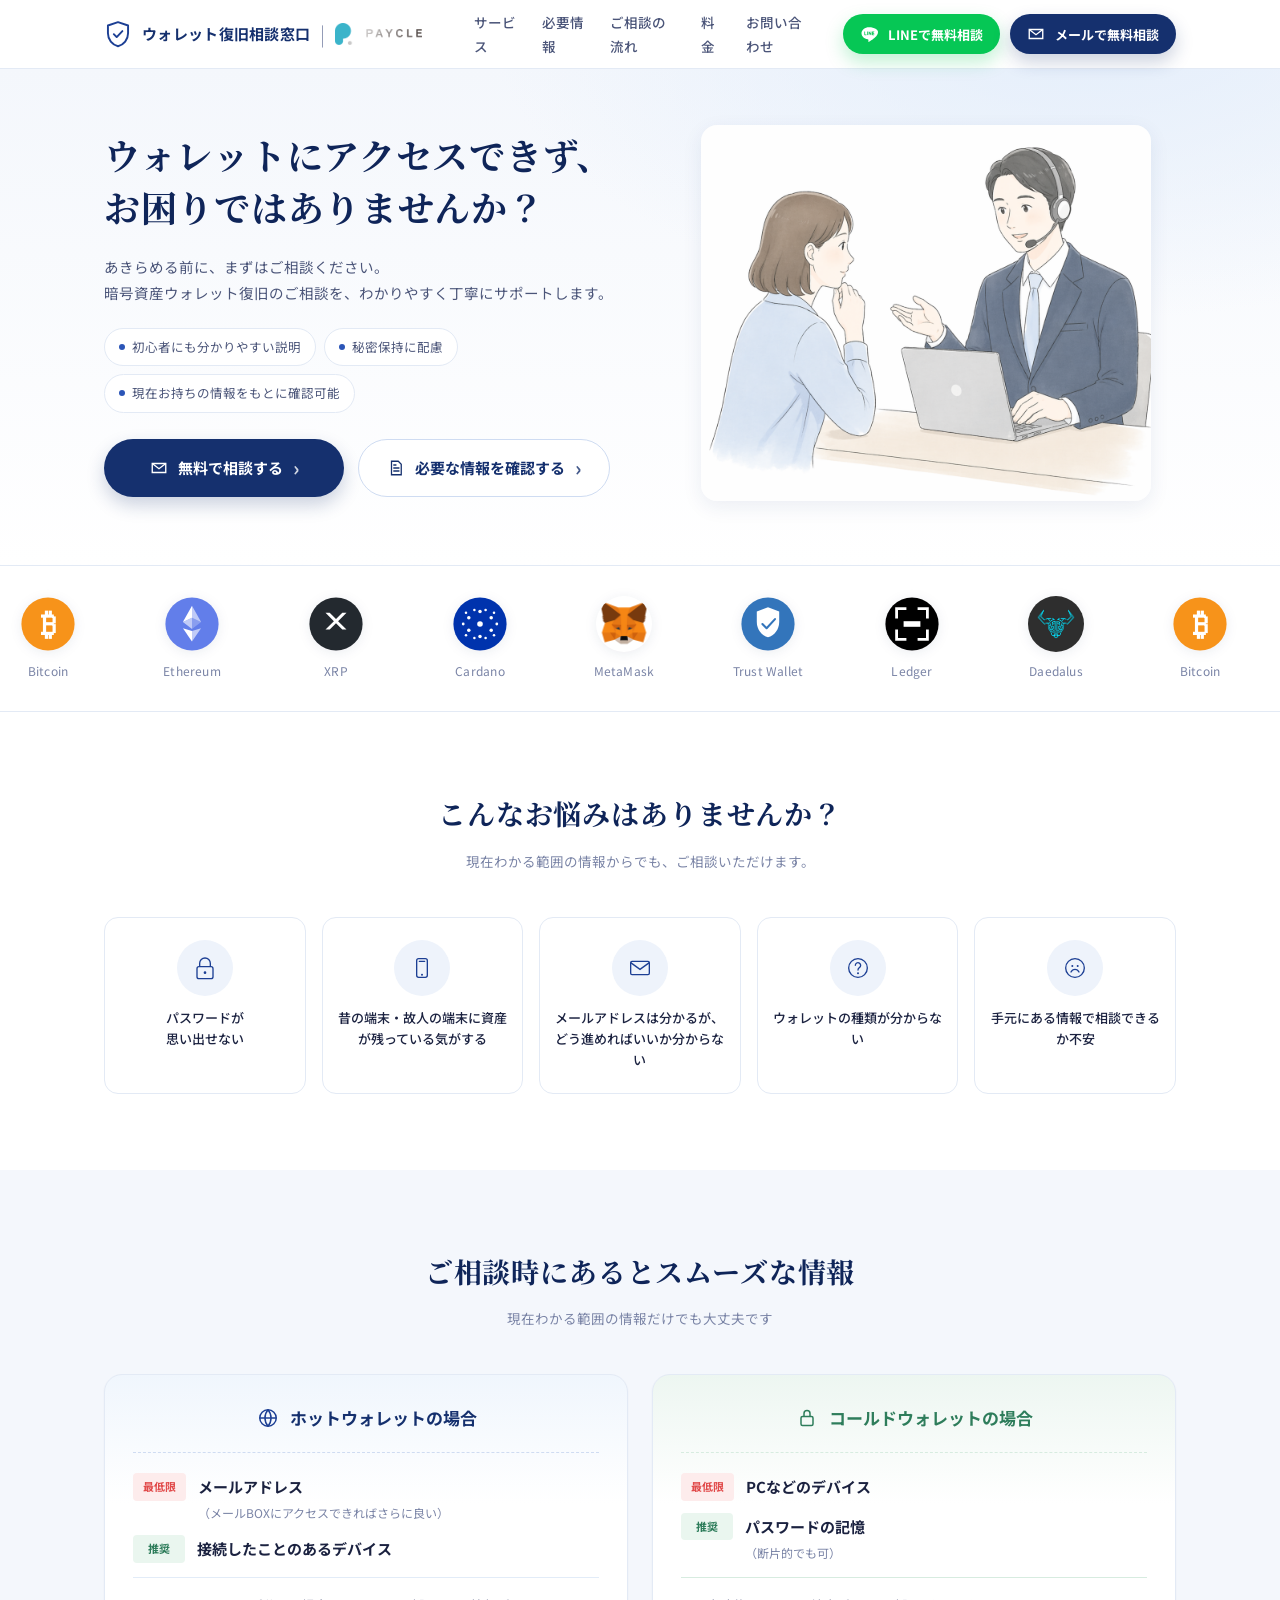
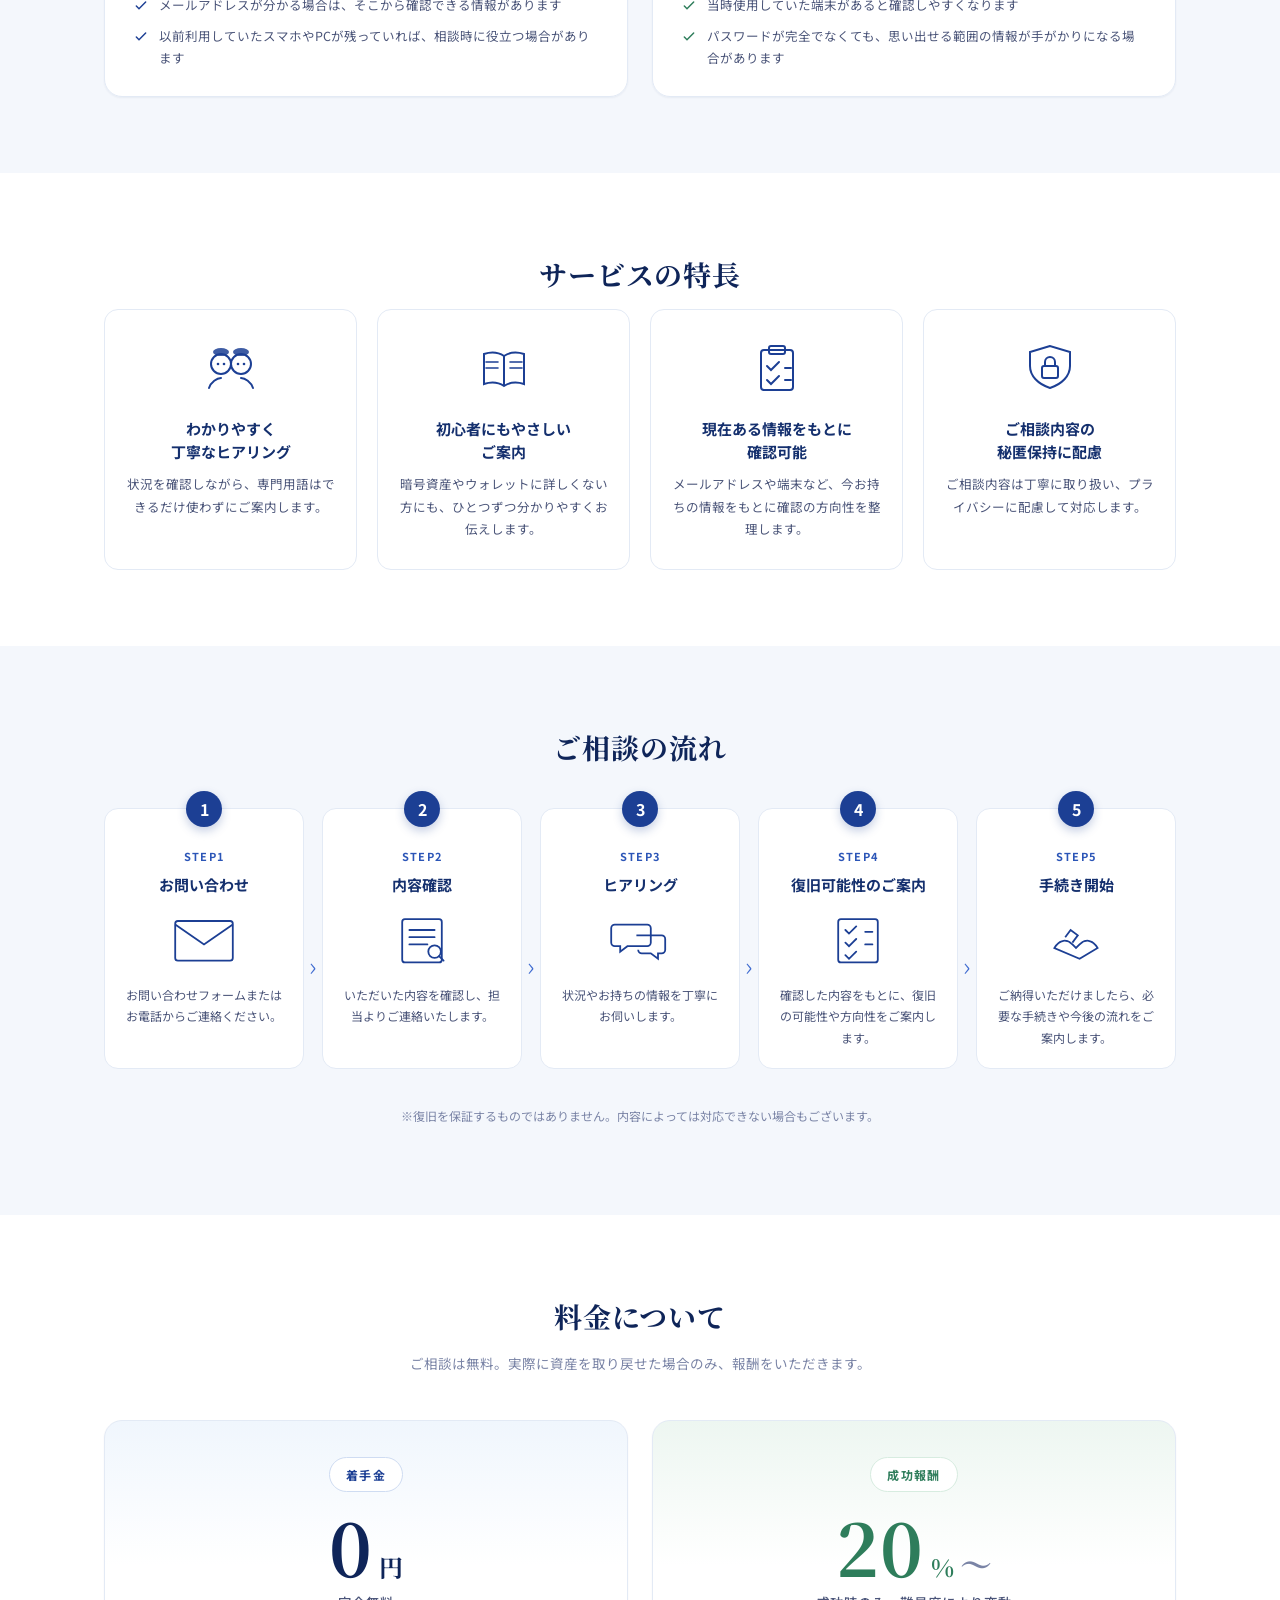
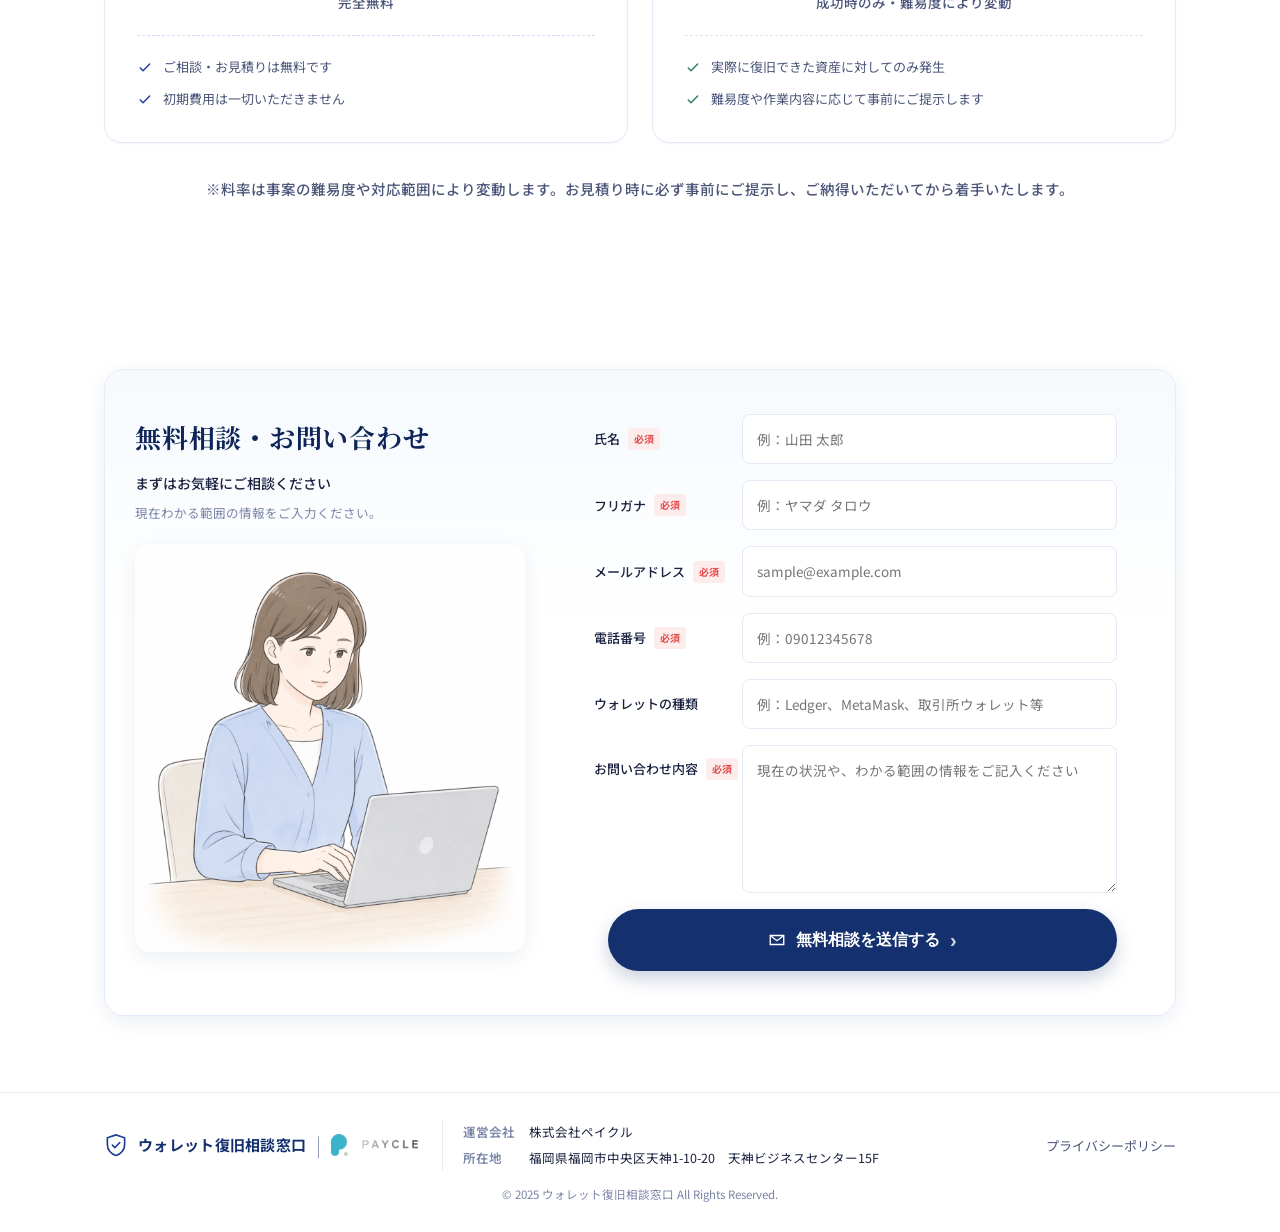
==== commit 5b940629: "ヘッダー/フッターのPaycleロゴをpaycle.comへリンク、LINEボタンの遷移先設定、問い合わせフォームをFormSubmit経由でmurohashi@paycle.com宛に送信 Co-A" ====
--- a/index.html
+++ b/index.html
@@ -10,23 +10,25 @@
 <link rel="preconnect" href="https://fonts.googleapis.com">
 <link rel="preconnect" href="https://fonts.gstatic.com" crossorigin>
 <link rel="stylesheet" href="https://fonts.googleapis.com/css2?family=Noto+Sans+JP:wght@400;500;700&family=Noto+Serif+JP:wght@600;700&display=swap">
-<link rel="stylesheet" href="styles.v2.css?v=20260427b" />
+<link rel="stylesheet" href="styles.v2.css?v=20260427c" />
 </head>
 <body>
 
 <!-- ============== HEADER ============== -->
 <header class="site-header">
   <div class="container header-inner">
-    <a class="brand" href="#">
-      <span class="brand-mark" aria-hidden="true">
-        <svg viewBox="0 0 32 32" width="28" height="28"><path d="M16 2.5 4.5 6.3v8.9c0 7.4 4.9 13.3 11.5 14.8 6.6-1.5 11.5-7.4 11.5-14.8V6.3L16 2.5Z" fill="none" stroke="#1C3F94" stroke-width="2.2" stroke-linejoin="round"/><path d="M11.2 16.2l3.3 3.3 6.5-6.8" fill="none" stroke="#1C3F94" stroke-width="2.2" stroke-linecap="round" stroke-linejoin="round"/></svg>
-      </span>
-      <span class="brand-text">
+    <div class="brand">
+      <a class="brand-main" href="#">
+        <span class="brand-mark" aria-hidden="true">
+          <svg viewBox="0 0 32 32" width="28" height="28"><path d="M16 2.5 4.5 6.3v8.9c0 7.4 4.9 13.3 11.5 14.8 6.6-1.5 11.5-7.4 11.5-14.8V6.3L16 2.5Z" fill="none" stroke="#1C3F94" stroke-width="2.2" stroke-linejoin="round"/><path d="M11.2 16.2l3.3 3.3 6.5-6.8" fill="none" stroke="#1C3F94" stroke-width="2.2" stroke-linecap="round" stroke-linejoin="round"/></svg>
+        </span>
         <span class="brand-name">ウォレット復旧相談窓口</span>
-        <span class="brand-sep" aria-hidden="true">|</span>
+      </a>
+      <span class="brand-sep" aria-hidden="true">|</span>
+      <a class="brand-by" href="https://www.paycle.com/" target="_blank" rel="noopener">
         <img src="images/paycle.png" alt="Paycle" class="brand-by-logo" />
-      </span>
-    </a>
+      </a>
+    </div>
     <nav class="nav" aria-label="メイン">
       <a href="#service">サービス</a>
       <a href="#info">必要情報</a>
@@ -35,7 +37,7 @@
       <a href="#contact">お問い合わせ</a>
     </nav>
     <div class="header-ctas">
-      <a href="#" class="btn btn-line btn-sm" target="_blank" rel="noopener">
+      <a href="https://lin.ee/v0mCxSg" class="btn btn-line btn-sm" target="_blank" rel="noopener">
         <svg viewBox="0 0 24 24" class="i" aria-hidden="true"><path fill="currentColor" d="M12 3C6.5 3 2 6.6 2 11.1c0 4 3.5 7.4 8.3 8 .3.1.8.2.9.5.1.3.1.7 0 1l-.2 1c-.1.3-.3 1.1 1 .6 1.4-.5 7.1-4.2 9.7-7.2 1.7-2 2.3-3.6 2.3-5.9C24 6.6 19.5 3 12 3Zm-3.7 10.6h-2c-.3 0-.5-.2-.5-.5v-4c0-.3.2-.5.5-.5s.5.2.5.5v3.5h1.5c.3 0 .5.2.5.5s-.2.5-.5.5Zm2.3-.5c0 .3-.2.5-.5.5s-.5-.2-.5-.5v-4c0-.3.2-.5.5-.5s.5.2.5.5v4Zm4.6 0c0 .2-.1.4-.3.5h-.4l-2-2.7v2.2c0 .3-.2.5-.5.5s-.5-.2-.5-.5v-4c0-.2.1-.4.3-.5h.4l2 2.7V9.1c0-.3.2-.5.5-.5s.5.2.5.5v4Zm3.4-2.5c.3 0 .5.2.5.5s-.2.5-.5.5h-1.4v.9h1.4c.3 0 .5.2.5.5s-.2.5-.5.5h-2c-.3 0-.5-.2-.5-.5v-4c0-.3.2-.5.5-.5h2c.3 0 .5.2.5.5s-.2.5-.5.5h-1.4v.9h1.4Z"/></svg>
         LINEで無料相談
       </a>
@@ -174,25 +176,25 @@
         <div class="c-ico">
           <svg viewBox="0 0 48 48"><rect x="16" y="10" width="16" height="28" rx="3" fill="none" stroke="#1C3F94" stroke-width="2"/><circle cx="24" cy="34" r="1.5" fill="#1C3F94"/><path d="M20 14h8" stroke="#1C3F94" stroke-width="2" stroke-linecap="round"/></svg>
         </div>
-        <p>昔の端末・故人の端末に<br/>資産が残っている気がする</p>
+        <p>昔の端末・故人の端末に資産が残っている気がする</p>
       </article>
       <article class="concern">
         <div class="c-ico">
           <svg viewBox="0 0 48 48"><rect x="10" y="14" width="28" height="20" rx="2" fill="none" stroke="#1C3F94" stroke-width="2"/><path d="m10 16 14 10 14-10" fill="none" stroke="#1C3F94" stroke-width="2"/></svg>
         </div>
-        <p>メールアドレスは分かるが、<br/>どう進めればいいか<br/>分からない</p>
+        <p>メールアドレスは分かるが、どう進めればいいか分からない</p>
       </article>
       <article class="concern">
         <div class="c-ico">
           <svg viewBox="0 0 48 48"><circle cx="24" cy="24" r="14" fill="none" stroke="#1C3F94" stroke-width="2"/><path d="M20 20a4 4 0 1 1 6 3.5c-2 1-2 2-2 3.5" fill="none" stroke="#1C3F94" stroke-width="2" stroke-linecap="round"/><circle cx="24" cy="32" r="1.5" fill="#1C3F94"/></svg>
         </div>
-        <p>ウォレットの種類が<br/>分からない</p>
+        <p>ウォレットの種類が分からない</p>
       </article>
       <article class="concern">
         <div class="c-ico">
           <svg viewBox="0 0 48 48"><circle cx="24" cy="24" r="14" fill="none" stroke="#1C3F94" stroke-width="2"/><path d="M18 30s2-4 6-4 6 4 6 4" fill="none" stroke="#1C3F94" stroke-width="2" stroke-linecap="round"/><circle cx="20" cy="21" r="1.5" fill="#1C3F94"/><circle cx="28" cy="21" r="1.5" fill="#1C3F94"/></svg>
         </div>
-        <p>手元にある情報で<br/>相談できるか不安</p>
+        <p>手元にある情報で相談できるか不安</p>
       </article>
     </div>
   </div>
@@ -442,7 +444,10 @@
         </div>
       </div>
 
-      <form class="form-right" novalidate>
+      <form class="form-right" action="https://formsubmit.co/murohashi@paycle.com" method="POST" novalidate>
+        <input type="hidden" name="_subject" value="【ウォレット復旧相談窓口】新規お問い合わせ" />
+        <input type="hidden" name="_template" value="table" />
+        <input type="text" name="_honey" style="display:none" tabindex="-1" autocomplete="off" />
         <div class="field">
           <label for="f-name">氏名<span class="req">必須</span></label>
           <input id="f-name" name="name" type="text" placeholder="例：山田 太郎" required />
@@ -482,16 +487,18 @@
 <!-- ============== FOOTER ============== -->
 <footer class="site-footer">
   <div class="container foot-inner">
-    <a class="brand" href="#">
-      <span class="brand-mark" aria-hidden="true">
-        <svg viewBox="0 0 32 32" width="24" height="24"><path d="M16 2.5 4.5 6.3v8.9c0 7.4 4.9 13.3 11.5 14.8 6.6-1.5 11.5-7.4 11.5-14.8V6.3L16 2.5Z" fill="none" stroke="#1C3F94" stroke-width="2.2"/><path d="M11.2 16.2l3.3 3.3 6.5-6.8" fill="none" stroke="#1C3F94" stroke-width="2.2" stroke-linecap="round"/></svg>
-      </span>
-      <span class="brand-text">
+    <div class="brand">
+      <a class="brand-main" href="#">
+        <span class="brand-mark" aria-hidden="true">
+          <svg viewBox="0 0 32 32" width="24" height="24"><path d="M16 2.5 4.5 6.3v8.9c0 7.4 4.9 13.3 11.5 14.8 6.6-1.5 11.5-7.4 11.5-14.8V6.3L16 2.5Z" fill="none" stroke="#1C3F94" stroke-width="2.2"/><path d="M11.2 16.2l3.3 3.3 6.5-6.8" fill="none" stroke="#1C3F94" stroke-width="2.2" stroke-linecap="round"/></svg>
+        </span>
         <span class="brand-name">ウォレット復旧相談窓口</span>
-        <span class="brand-sep" aria-hidden="true">|</span>
+      </a>
+      <span class="brand-sep" aria-hidden="true">|</span>
+      <a class="brand-by" href="https://www.paycle.com/" target="_blank" rel="noopener">
         <img src="images/paycle.png" alt="Paycle" class="brand-by-logo" />
-      </span>
-    </a>
+      </a>
+    </div>
     <dl class="foot-info">
       <dt>運営会社</dt><dd>株式会社ペイクル</dd>
       <dt>所在地</dt><dd>福岡県福岡市中央区天神1-10-20　天神ビジネスセンター15F</dd>
@@ -514,13 +521,28 @@
       }
     });
   });
-  document.querySelector('form').addEventListener('submit', (e) => {
+  document.querySelector('form').addEventListener('submit', async (e) => {
     e.preventDefault();
-    const btn = e.target.querySelector('button[type=submit]');
+    const form = e.target;
+    const btn = form.querySelector('button[type=submit]');
     const orig = btn.innerHTML;
-    btn.innerHTML = '✓ 送信しました';
+    if (!form.checkValidity()) { form.reportValidity(); return; }
+    btn.innerHTML = '送信中...';
     btn.disabled = true;
-    setTimeout(() => { btn.innerHTML = orig; btn.disabled = false; e.target.reset(); }, 2400);
+    try {
+      const res = await fetch('https://formsubmit.co/ajax/murohashi@paycle.com', {
+        method: 'POST',
+        headers: { 'Accept': 'application/json' },
+        body: new FormData(form)
+      });
+      if (!res.ok) throw new Error('network');
+      btn.innerHTML = '✓ 送信しました';
+      form.reset();
+      setTimeout(() => { btn.innerHTML = orig; btn.disabled = false; }, 3000);
+    } catch (err) {
+      btn.innerHTML = '送信エラー（時間をおいて再度お試しください）';
+      setTimeout(() => { btn.innerHTML = orig; btn.disabled = false; }, 3000);
+    }
   });
 </script>
 </body>
--- a/styles.v2.css
+++ b/styles.v2.css
@@ -47,7 +47,9 @@
 }
 .header-inner{display:flex;align-items:center;gap:28px;height:68px}
 .brand{display:flex;align-items:center;gap:10px;font-weight:700;color:var(--navy-800);font-size:15px}
-.brand-text{display:inline-flex;align-items:center;gap:10px;line-height:1.2}
+.brand-main{display:inline-flex;align-items:center;gap:10px;line-height:1.2;color:inherit;text-decoration:none}
+.brand-by{display:inline-flex;align-items:center;text-decoration:none}
+.brand-by:hover{opacity:.8}
 .brand-name{letter-spacing:.02em}
 .brand-sep{font-size:20px;color:var(--ink-3);font-weight:300;line-height:1;opacity:.9}
 .brand-by-logo{height:22px;width:auto;display:block;opacity:.95}
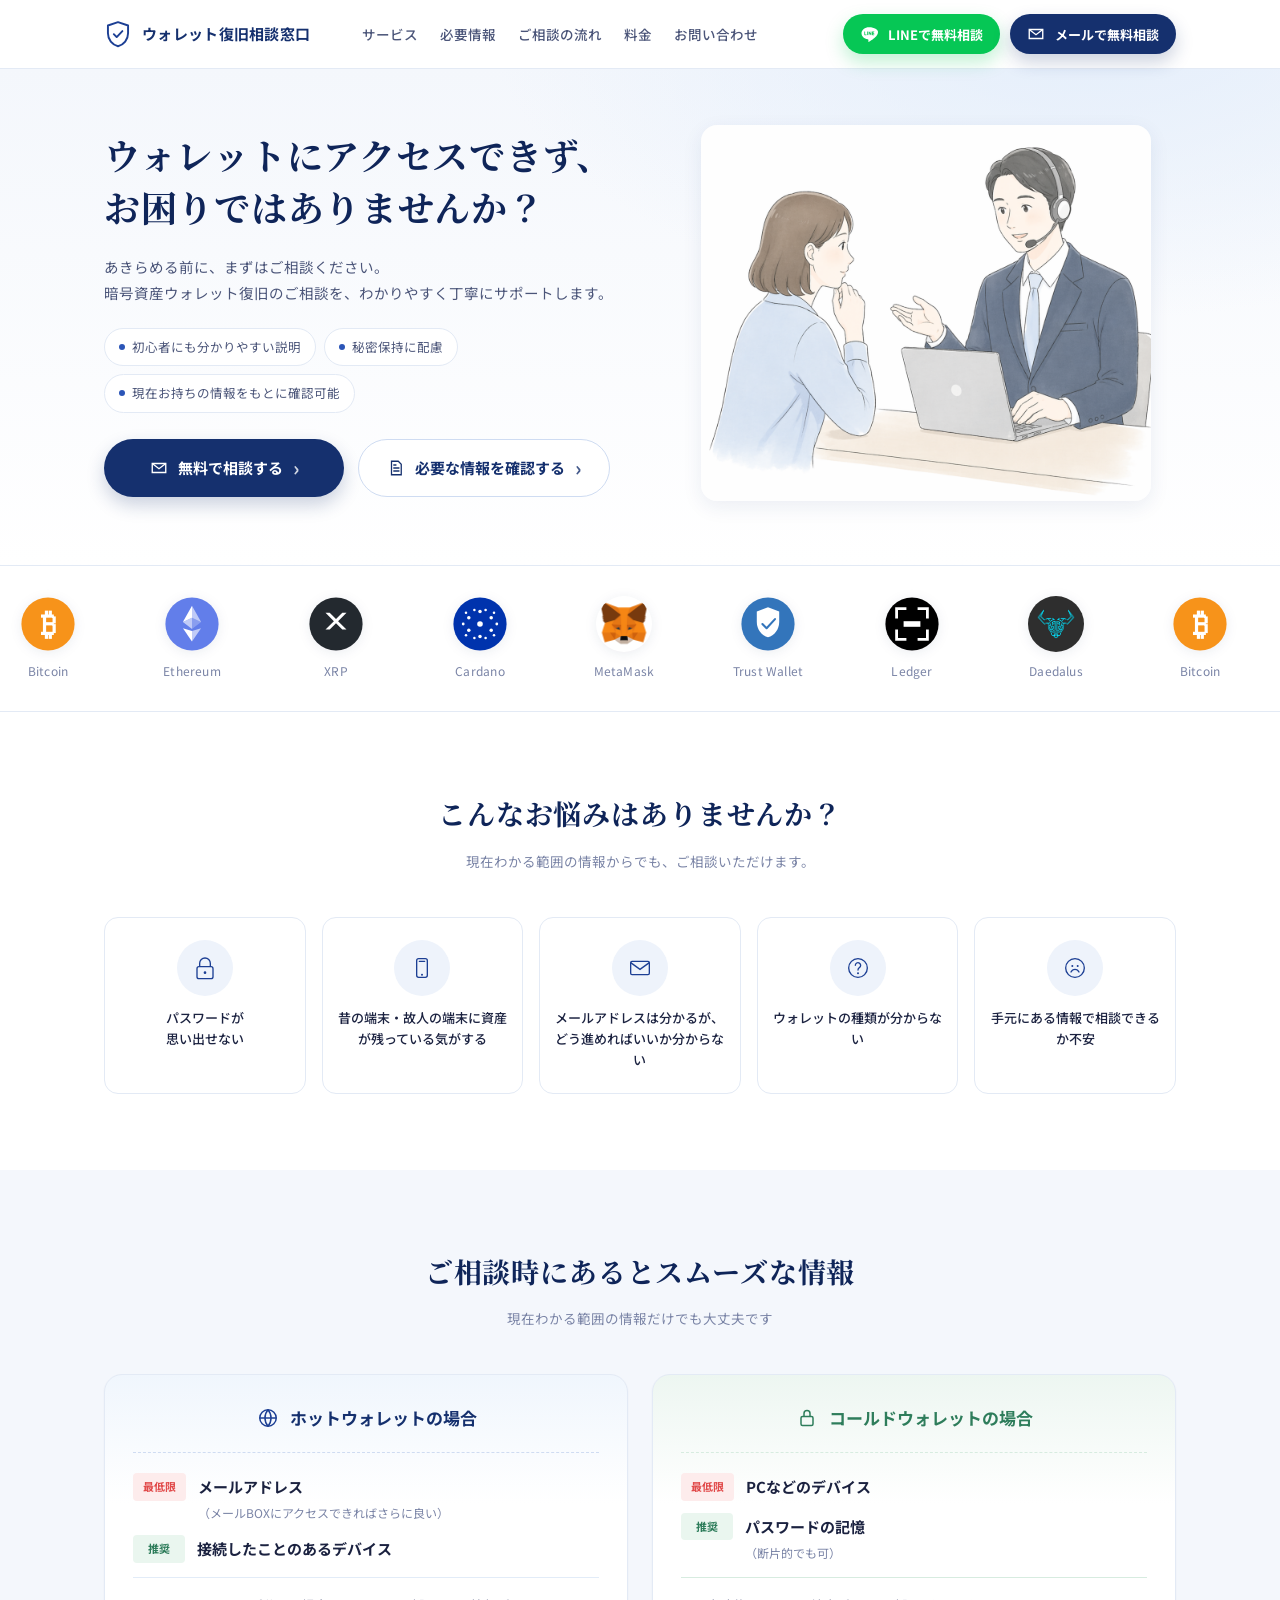
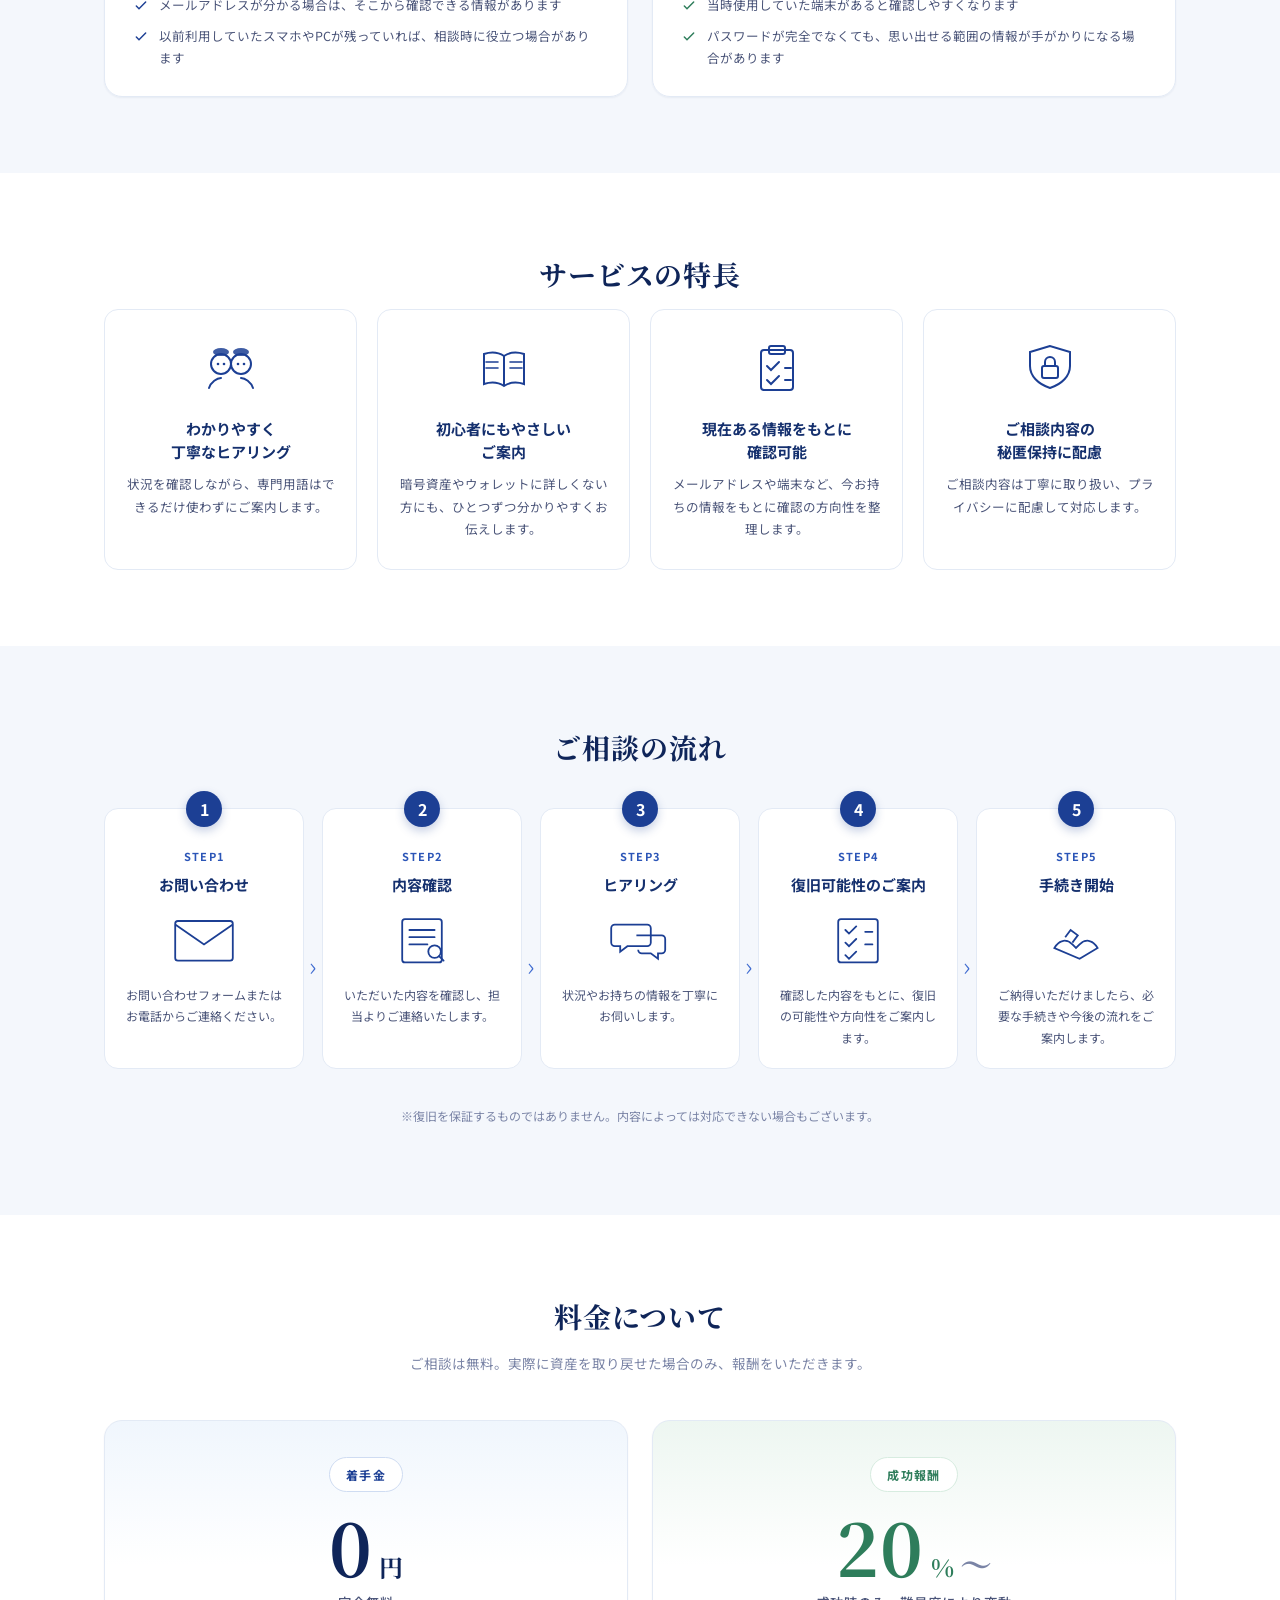
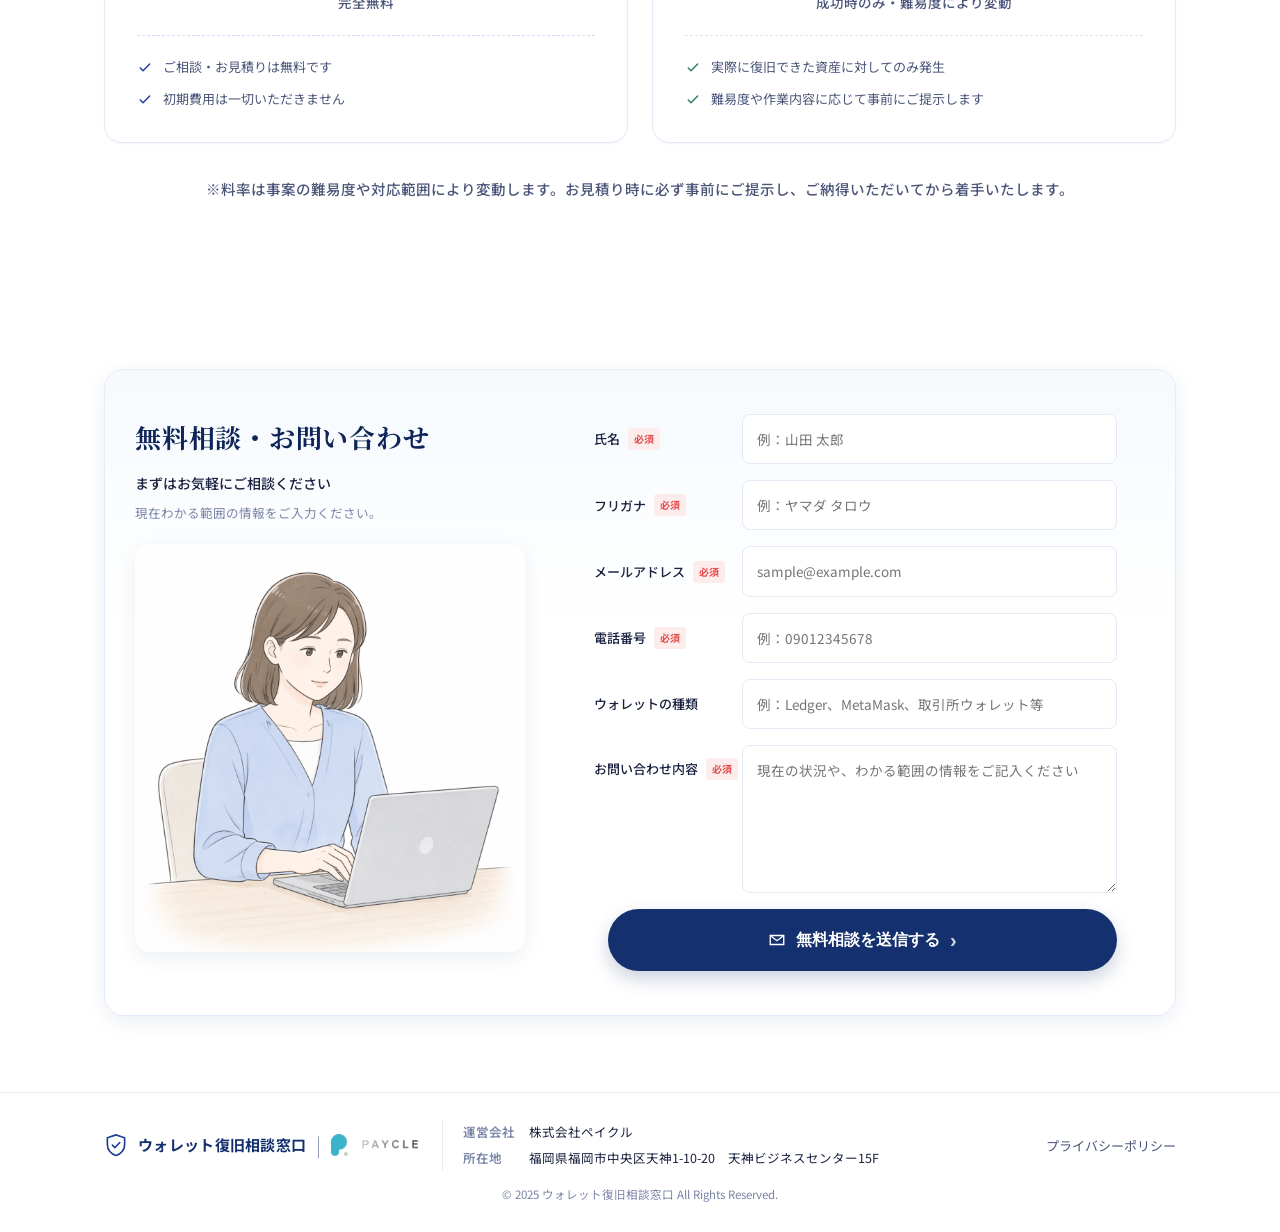
==== commit adcabb2a: "プライバシーポリシーページ追加、フッターからリンク、ヘッダーのPaycleロゴを削除 Co-Authored-By: Claude Opus 4.7 (1M context) <noreply@ant" ====
--- a/index.html
+++ b/index.html
@@ -23,10 +23,6 @@
           <svg viewBox="0 0 32 32" width="28" height="28"><path d="M16 2.5 4.5 6.3v8.9c0 7.4 4.9 13.3 11.5 14.8 6.6-1.5 11.5-7.4 11.5-14.8V6.3L16 2.5Z" fill="none" stroke="#1C3F94" stroke-width="2.2" stroke-linejoin="round"/><path d="M11.2 16.2l3.3 3.3 6.5-6.8" fill="none" stroke="#1C3F94" stroke-width="2.2" stroke-linecap="round" stroke-linejoin="round"/></svg>
         </span>
         <span class="brand-name">ウォレット復旧相談窓口</span>
-      </a>
-      <span class="brand-sep" aria-hidden="true">|</span>
-      <a class="brand-by" href="https://www.paycle.com/" target="_blank" rel="noopener">
-        <img src="images/paycle.png" alt="Paycle" class="brand-by-logo" />
       </a>
     </div>
     <nav class="nav" aria-label="メイン">
@@ -444,7 +440,7 @@
         </div>
       </div>
 
-      <form class="form-right" action="https://formsubmit.co/murohashi@paycle.com" method="POST" novalidate>
+      <form class="form-right" action="https://formsubmit.co/info@paycle.com" method="POST" novalidate>
         <input type="hidden" name="_subject" value="【ウォレット復旧相談窓口】新規お問い合わせ" />
         <input type="hidden" name="_template" value="table" />
         <input type="text" name="_honey" style="display:none" tabindex="-1" autocomplete="off" />
@@ -466,7 +462,7 @@
         </div>
         <div class="field">
           <label for="f-wallet">ウォレットの種類</label>
-          <input id="f-wallet" name="wallet" type="text" placeholder="例：Ledger、MetaMask、取引所ウォレット等" required />
+          <input id="f-wallet" name="wallet" type="text" placeholder="例：Ledger、MetaMask、取引所ウォレット等" />
         </div>
         <div class="field">
           <label for="f-msg">お問い合わせ内容<span class="req">必須</span></label>
@@ -504,7 +500,7 @@
       <dt>所在地</dt><dd>福岡県福岡市中央区天神1-10-20　天神ビジネスセンター15F</dd>
     </dl>
     <nav class="foot-nav">
-      <a href="#">プライバシーポリシー</a>
+      <a href="privacy.html">プライバシーポリシー</a>
     </nav>
   </div>
   <p class="copy">© 2025 ウォレット復旧相談窓口 All Rights Reserved.</p>
@@ -530,7 +526,7 @@
     btn.innerHTML = '送信中...';
     btn.disabled = true;
     try {
-      const res = await fetch('https://formsubmit.co/ajax/murohashi@paycle.com', {
+      const res = await fetch('https://formsubmit.co/ajax/info@paycle.com', {
         method: 'POST',
         headers: { 'Accept': 'application/json' },
         body: new FormData(form)
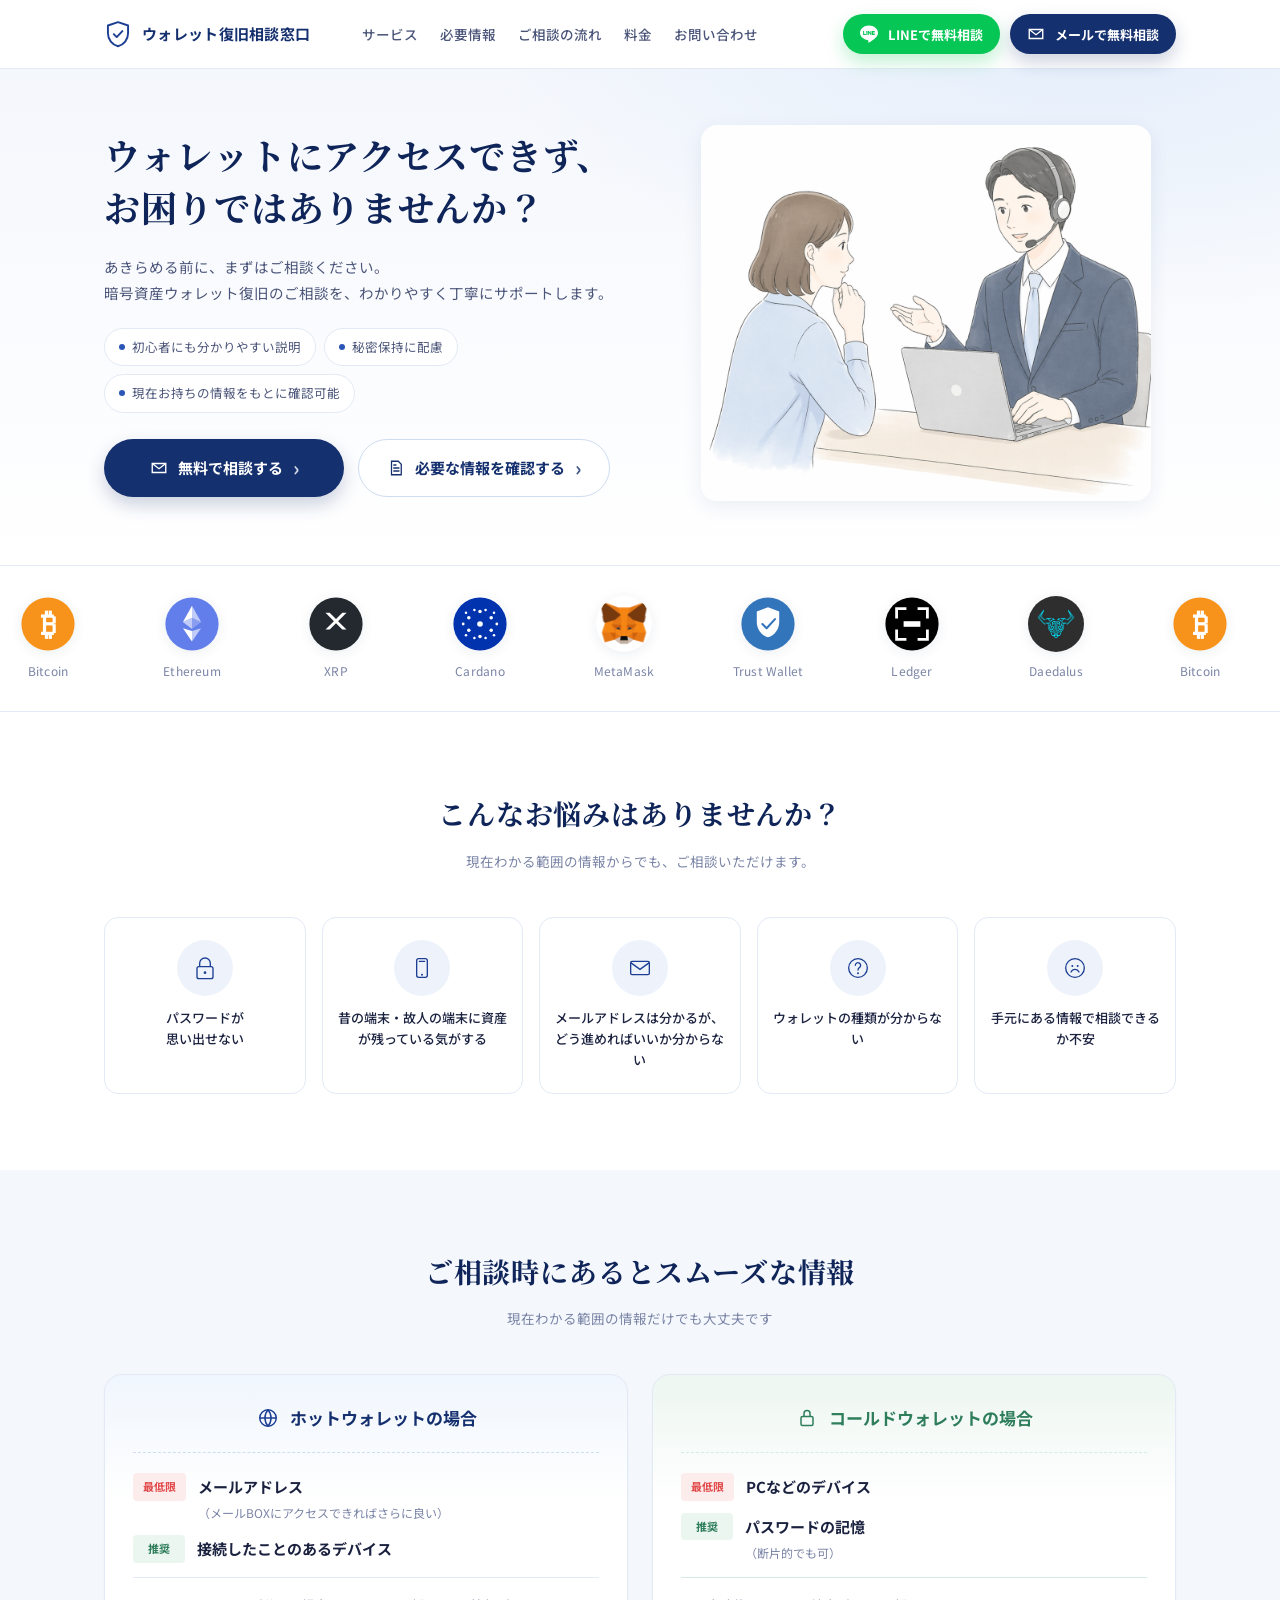
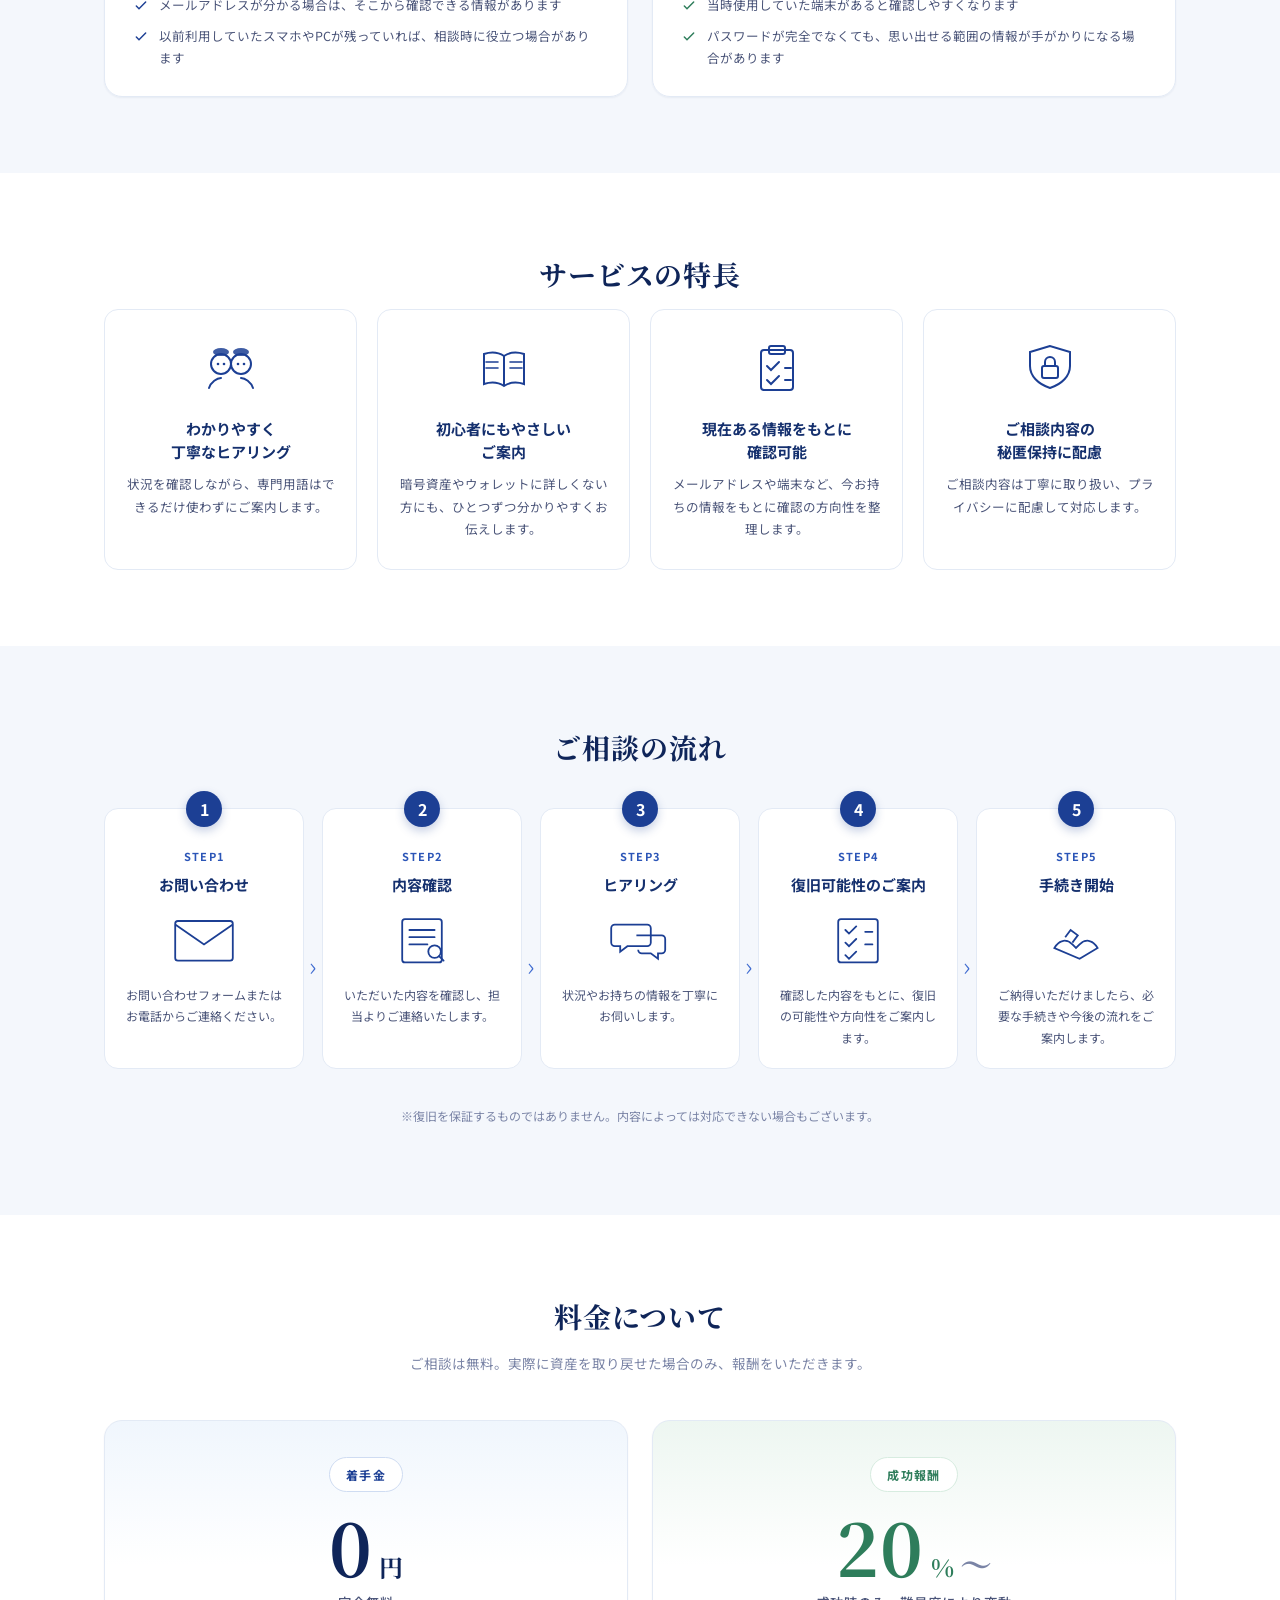
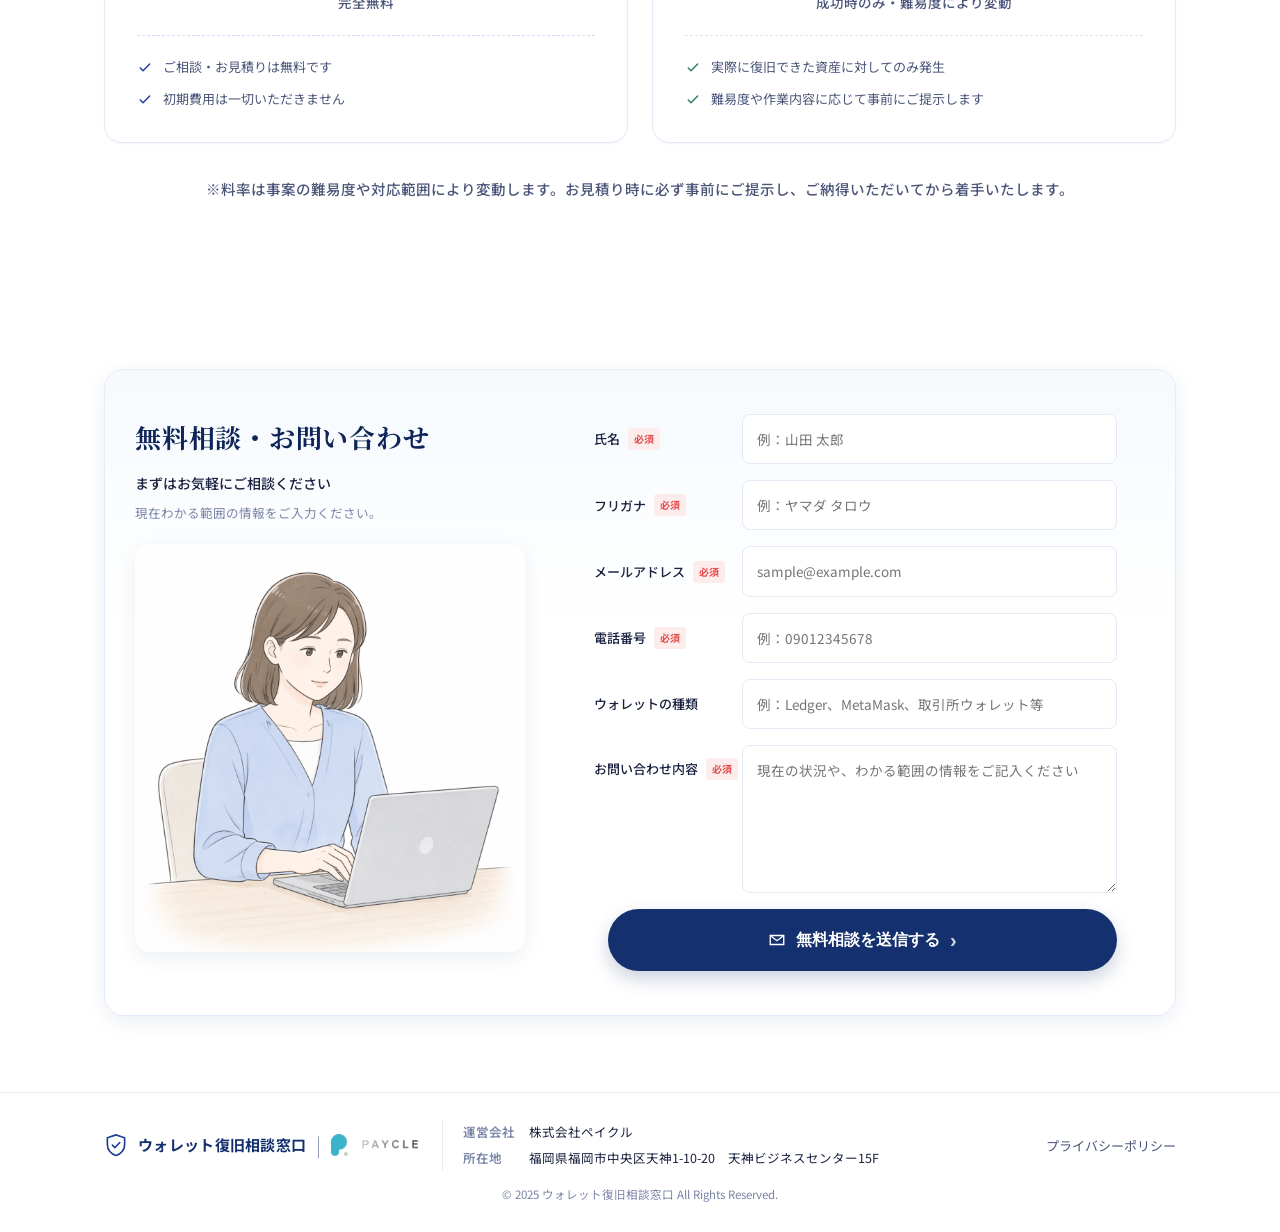
==== commit 719d1f58: "LINEアイコンを公式ロゴに差し替え、吹き出し中央へ文字を整列 Co-Authored-By: Claude Opus 4.7 (1M context) <noreply@anthropic.com>" ====
--- a/index.html
+++ b/index.html
@@ -34,7 +34,7 @@
     </nav>
     <div class="header-ctas">
       <a href="https://lin.ee/v0mCxSg" class="btn btn-line btn-sm" target="_blank" rel="noopener">
-        <svg viewBox="0 0 24 24" class="i" aria-hidden="true"><path fill="currentColor" d="M12 3C6.5 3 2 6.6 2 11.1c0 4 3.5 7.4 8.3 8 .3.1.8.2.9.5.1.3.1.7 0 1l-.2 1c-.1.3-.3 1.1 1 .6 1.4-.5 7.1-4.2 9.7-7.2 1.7-2 2.3-3.6 2.3-5.9C24 6.6 19.5 3 12 3Zm-3.7 10.6h-2c-.3 0-.5-.2-.5-.5v-4c0-.3.2-.5.5-.5s.5.2.5.5v3.5h1.5c.3 0 .5.2.5.5s-.2.5-.5.5Zm2.3-.5c0 .3-.2.5-.5.5s-.5-.2-.5-.5v-4c0-.3.2-.5.5-.5s.5.2.5.5v4Zm4.6 0c0 .2-.1.4-.3.5h-.4l-2-2.7v2.2c0 .3-.2.5-.5.5s-.5-.2-.5-.5v-4c0-.2.1-.4.3-.5h.4l2 2.7V9.1c0-.3.2-.5.5-.5s.5.2.5.5v4Zm3.4-2.5c.3 0 .5.2.5.5s-.2.5-.5.5h-1.4v.9h1.4c.3 0 .5.2.5.5s-.2.5-.5.5h-2c-.3 0-.5-.2-.5-.5v-4c0-.3.2-.5.5-.5h2c.3 0 .5.2.5.5s-.2.5-.5.5h-1.4v.9h1.4Z"/></svg>
+        <svg viewBox="0 0 24 24" class="i" aria-hidden="true"><path fill="currentColor" d="M24 10.314C24 4.943 18.615.572 12 .572S0 4.943 0 10.314c0 4.811 4.27 8.842 10.035 9.608.391.082.923.258 1.058.59.12.301.079.766.038 1.08l-.164 1.02c-.045.301-.24 1.186 1.049.645 1.291-.539 6.916-4.078 9.436-6.975C23.176 14.393 24 12.458 24 10.314M8.038 13.012c0 .131-.107.24-.24.24H4.444c-.132 0-.24-.109-.24-.24V8.135c0-.131.108-.24.24-.24h.84c.132 0 .24.109.24.24v3.797h2.114c.133 0 .24.109.24.24v.84zm1.793 0c0 .131-.107.24-.24.24h-.84c-.132 0-.24-.109-.24-.24V8.135c0-.131.108-.24.24-.24h.84c.133 0 .24.109.24.24v4.877zm5.42 0c0 .131-.108.24-.24.24h-.84a.24.24 0 0 1-.196-.103l-2.225-3.005v2.868c0 .131-.107.24-.24.24h-.84c-.132 0-.24-.109-.24-.24V8.135c0-.131.108-.24.24-.24h.84c.078 0 .151.037.196.099l2.225 3.005V8.135c0-.131.108-.24.24-.24h.84c.132 0 .24.109.24.24v4.877zm4.351-4.037a.24.24 0 0 1-.24.24h-2.114v.815h2.114c.131 0 .24.109.24.24v.84c0 .132-.109.24-.24.24h-2.114v.814h2.114c.131 0 .24.109.24.24v.84c0 .131-.109.24-.24.24h-3.194c-.132 0-.24-.109-.24-.24V8.135c0-.131.108-.24.24-.24h3.194c.131 0 .24.109.24.24v.84z"/></svg>
         LINEで無料相談
       </a>
       <a href="#contact" class="btn btn-primary btn-sm">
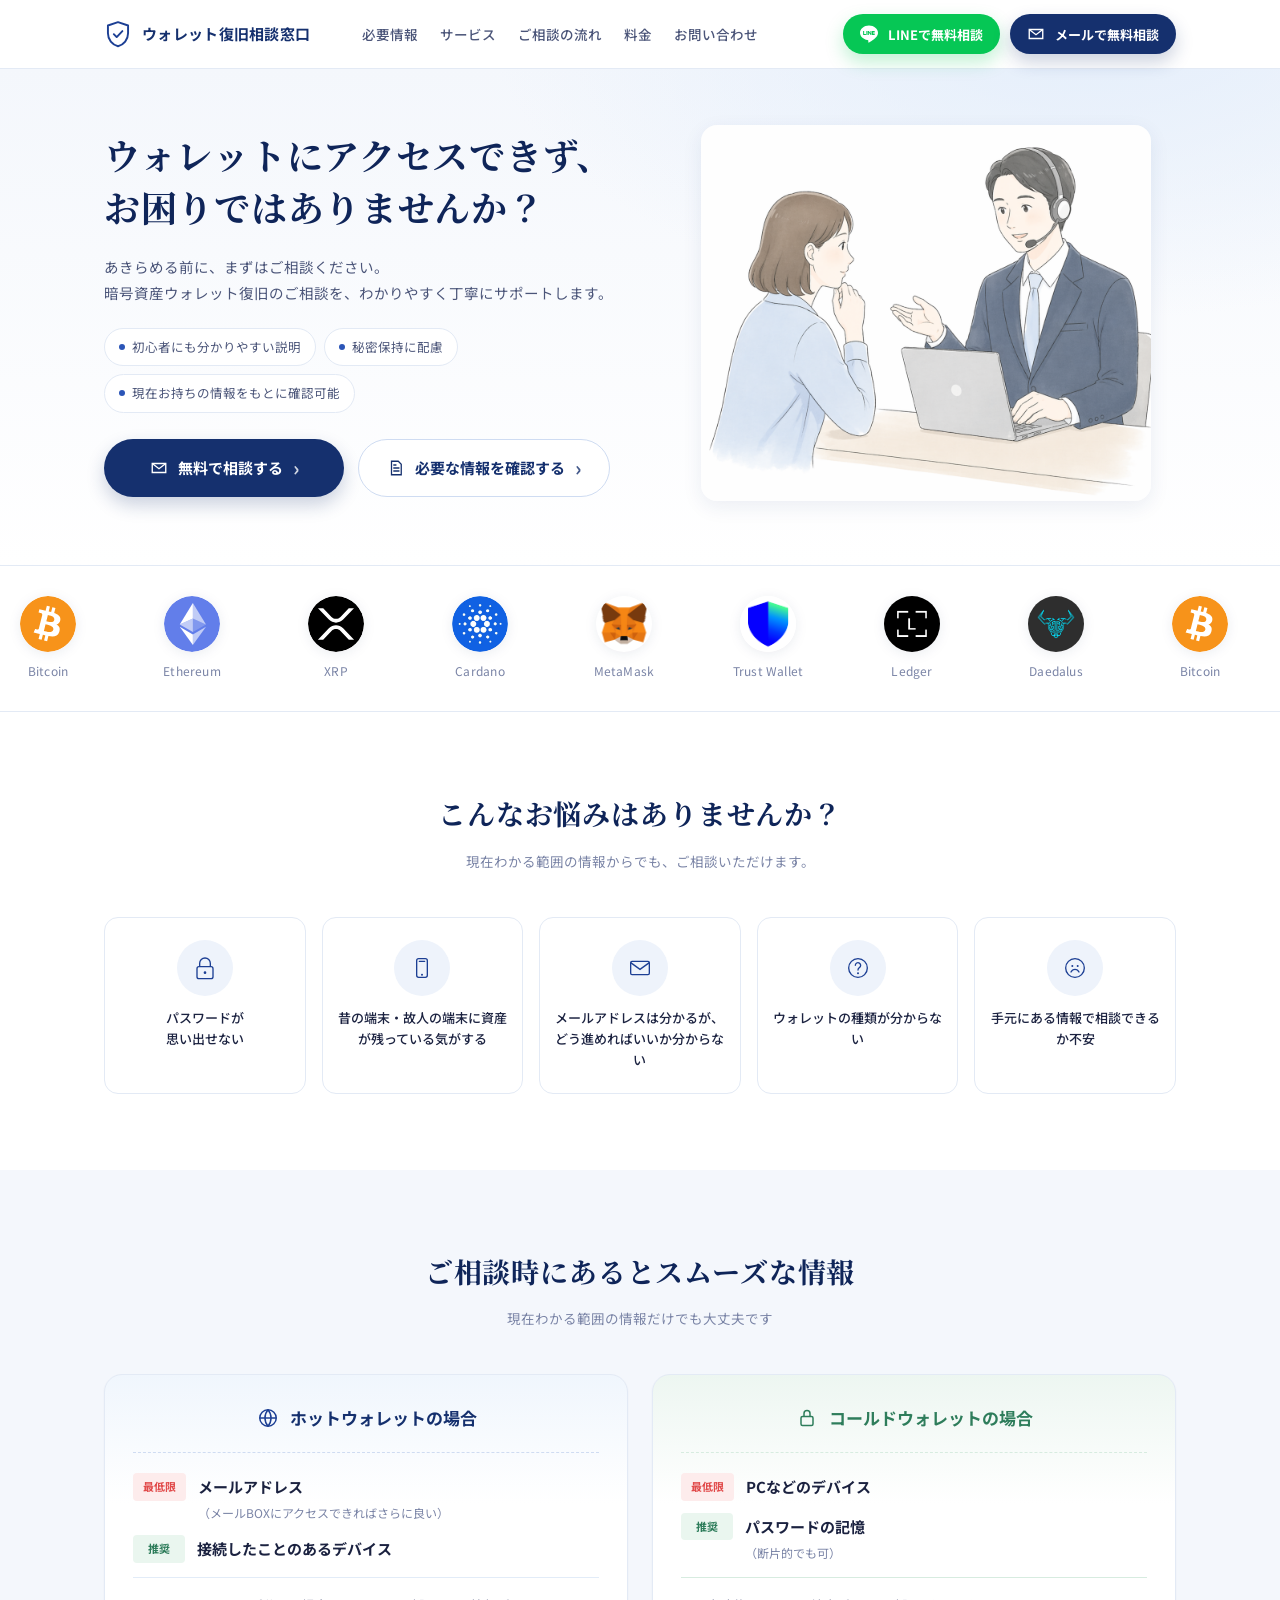
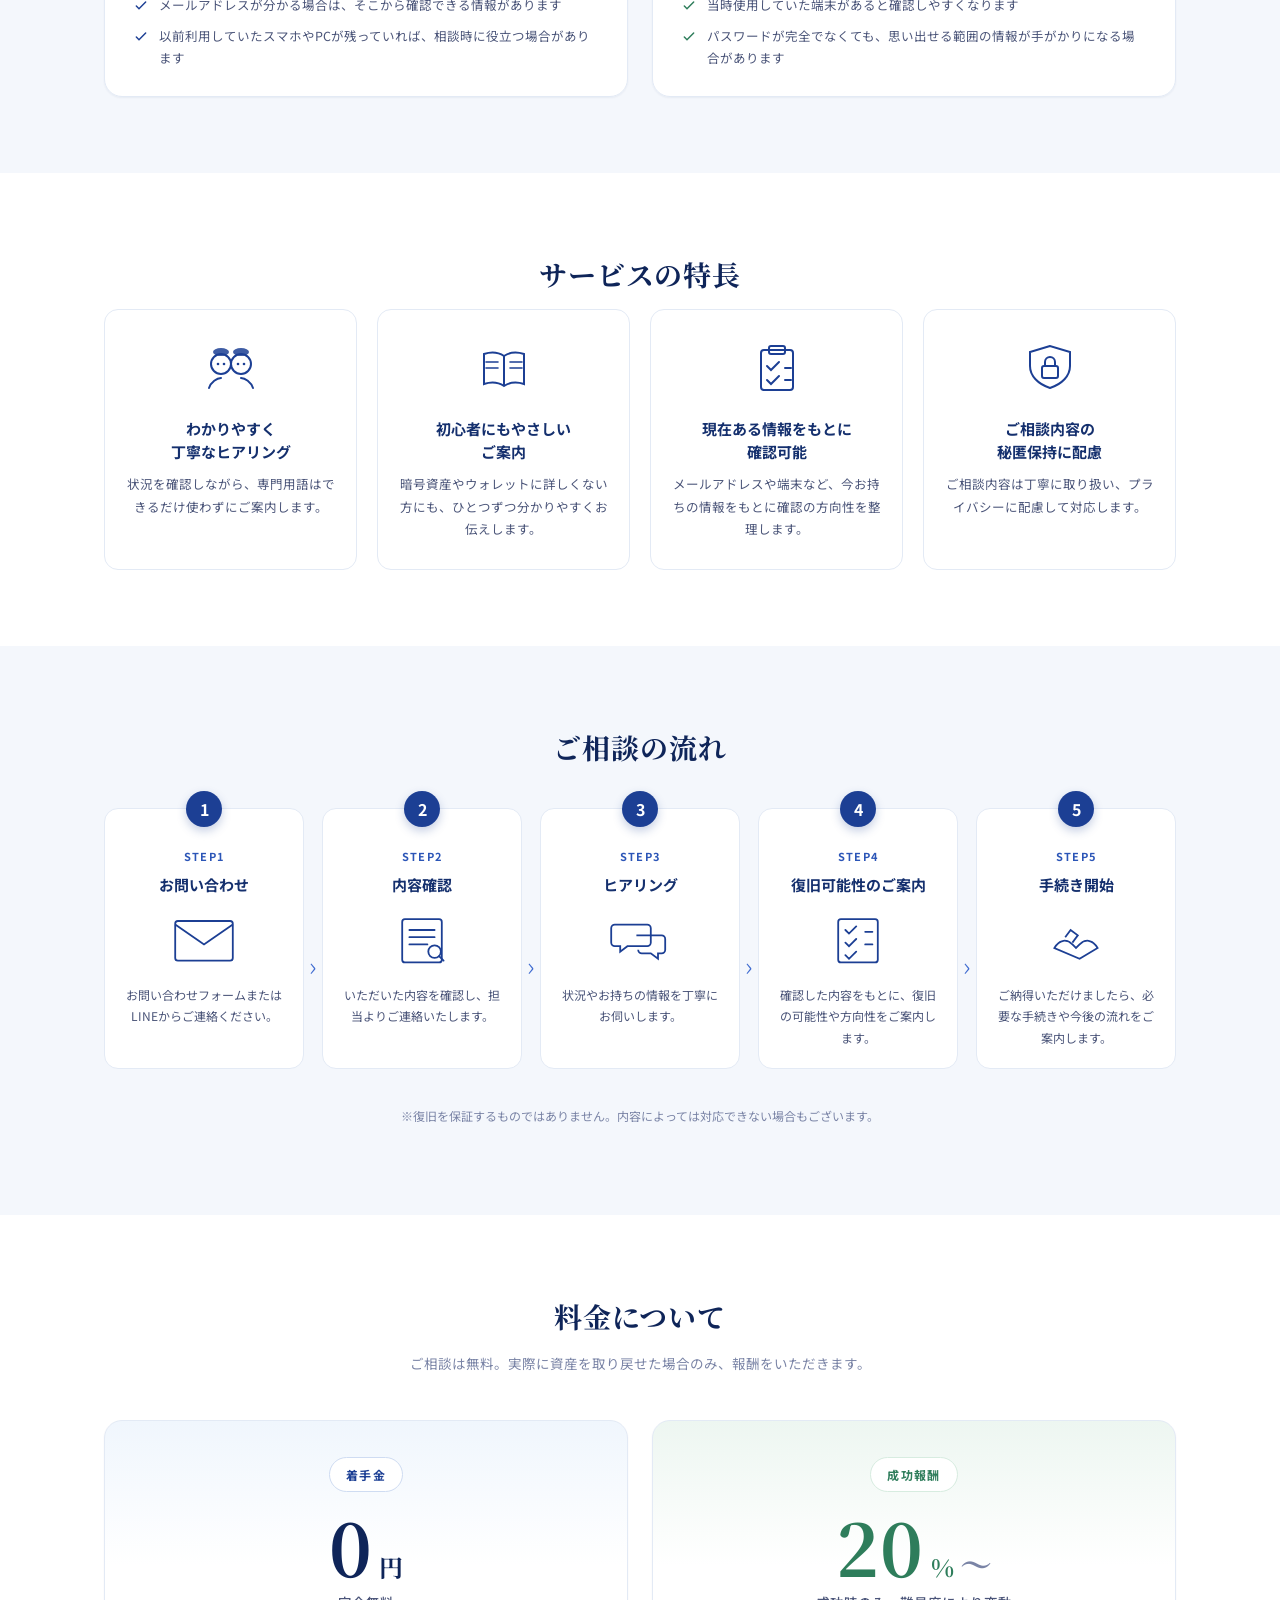
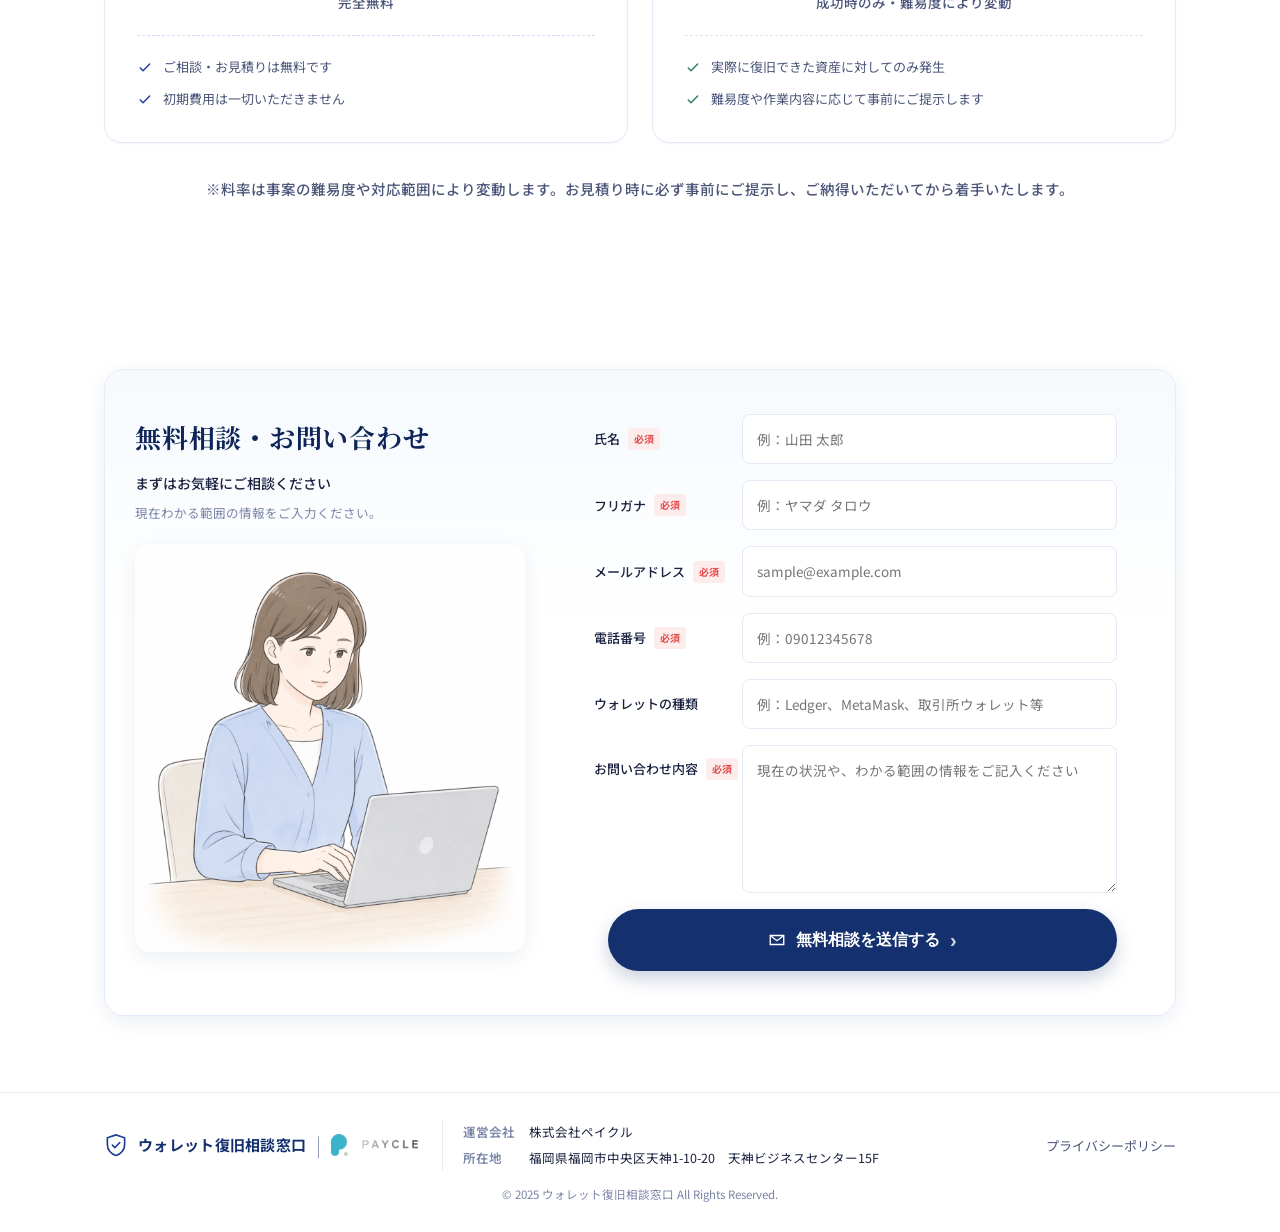
==== commit 3d37a546: "ロゴマーキーを画像差し替え、FormSubmit/プライバシーポリシー実装を業者引継ぎのため削除、ヘッダーナビ順序をページ内順に整合 Co-Authored-By: Claude Opus 4.7 (" ====
--- a/index.html
+++ b/index.html
@@ -26,8 +26,8 @@
       </a>
     </div>
     <nav class="nav" aria-label="メイン">
+      <a href="#info">必要情報</a>
       <a href="#service">サービス</a>
-      <a href="#info">必要情報</a>
       <a href="#flow">ご相談の流れ</a>
       <a href="#pricing">料金</a>
       <a href="#contact">お問い合わせ</a>
@@ -88,19 +88,19 @@
   <div class="logos-track">
     <!-- set 1 -->
     <div class="logo-item">
-      <svg viewBox="0 0 80 80" class="logo-svg" aria-label="Bitcoin"><circle cx="40" cy="40" r="38" fill="#F7931A"/><text x="40" y="56" text-anchor="middle" font-family="Arial Black,Arial,sans-serif" font-size="44" font-weight="900" fill="#fff">₿</text></svg>
+      <img src="images/bitcoin.svg" alt="Bitcoin" class="logo-svg logo-img" loading="lazy" />
       <span class="logo-name">Bitcoin</span>
     </div>
     <div class="logo-item">
-      <svg viewBox="0 0 80 80" class="logo-svg" aria-label="Ethereum"><circle cx="40" cy="40" r="38" fill="#627EEA"/><g fill="#fff"><path d="M40 14v17l13 6L40 14z" opacity=".6"/><path d="M40 14 27 37l13-6V14z"/><path d="M40 50v15l13-19-13 4z" opacity=".6"/><path d="M40 65V50l-13-4 13 19z"/><path d="M40 47l13-10-13-6v16z" opacity=".25"/><path d="m27 37 13 10V31l-13 6z" opacity=".6"/></g></svg>
+      <img src="images/ethereum.svg" alt="Ethereum" class="logo-svg logo-img" loading="lazy" />
       <span class="logo-name">Ethereum</span>
     </div>
     <div class="logo-item">
-      <svg viewBox="0 0 80 80" class="logo-svg" aria-label="XRP"><circle cx="40" cy="40" r="38" fill="#23292F"/><path d="M55 24h-6l-9 9-9-9h-6l12 12-12 12h6l9-9 9 9h6L43 36l12-12z" fill="#fff"/></svg>
+      <img src="images/xrp.svg" alt="XRP" class="logo-svg logo-img" loading="lazy" />
       <span class="logo-name">XRP</span>
     </div>
     <div class="logo-item">
-      <svg viewBox="0 0 80 80" class="logo-svg" aria-label="Cardano"><circle cx="40" cy="40" r="38" fill="#0033AD"/><g fill="#fff"><circle cx="40" cy="40" r="4"/><circle cx="40" cy="22" r="2.5"/><circle cx="40" cy="58" r="2.5"/><circle cx="24" cy="31" r="2.5"/><circle cx="56" cy="31" r="2.5"/><circle cx="24" cy="49" r="2.5"/><circle cx="56" cy="49" r="2.5"/><circle cx="16" cy="40" r="2"/><circle cx="64" cy="40" r="2"/><circle cx="32" cy="20" r="1.8"/><circle cx="48" cy="20" r="1.8"/><circle cx="32" cy="60" r="1.8"/><circle cx="48" cy="60" r="1.8"/><circle cx="20" cy="24" r="1.8"/><circle cx="60" cy="24" r="1.8"/><circle cx="20" cy="56" r="1.8"/><circle cx="60" cy="56" r="1.8"/></g></svg>
+      <img src="images/cardano.webp" alt="Cardano" class="logo-svg logo-img" loading="lazy" />
       <span class="logo-name">Cardano</span>
     </div>
     <div class="logo-item">
@@ -108,11 +108,11 @@
       <span class="logo-name">MetaMask</span>
     </div>
     <div class="logo-item">
-      <svg viewBox="0 0 80 80" class="logo-svg" aria-label="Trust Wallet"><circle cx="40" cy="40" r="38" fill="#3375BB"/><path d="M40 16 24 22v15c0 11 7 19 16 22 9-3 16-11 16-22V22l-16-6z" fill="#fff"/><path d="m32 40 6 6 12-13" stroke="#3375BB" stroke-width="3" fill="none" stroke-linecap="round" stroke-linejoin="round"/></svg>
+      <img src="images/trustwallet.png" alt="Trust Wallet" class="logo-svg logo-img" loading="lazy" />
       <span class="logo-name">Trust Wallet</span>
     </div>
     <div class="logo-item">
-      <svg viewBox="0 0 80 80" class="logo-svg" aria-label="Ledger"><circle cx="40" cy="40" r="38" fill="#000"/><g fill="#fff"><path d="M16 16h16v4H20v12h-4V16z"/><path d="M64 16v16h-4V20H48v-4h16z"/><path d="M16 64V48h4v12h12v4H16z"/><path d="M48 64v-4h12V48h4v16H48z"/><rect x="28" y="36" width="24" height="8"/></g></svg>
+      <img src="images/ledger.jpeg" alt="Ledger" class="logo-svg logo-img" loading="lazy" />
       <span class="logo-name">Ledger</span>
     </div>
     <div class="logo-item">
@@ -121,19 +121,19 @@
     </div>
     <!-- set 2 (duplicate for seamless loop) -->
     <div class="logo-item" aria-hidden="true">
-      <svg viewBox="0 0 80 80" class="logo-svg"><circle cx="40" cy="40" r="38" fill="#F7931A"/><text x="40" y="56" text-anchor="middle" font-family="Arial Black,Arial,sans-serif" font-size="44" font-weight="900" fill="#fff">₿</text></svg>
+      <img src="images/bitcoin.svg" alt="" class="logo-svg logo-img" loading="lazy" />
       <span class="logo-name">Bitcoin</span>
     </div>
     <div class="logo-item" aria-hidden="true">
-      <svg viewBox="0 0 80 80" class="logo-svg"><circle cx="40" cy="40" r="38" fill="#627EEA"/><g fill="#fff"><path d="M40 14v17l13 6L40 14z" opacity=".6"/><path d="M40 14 27 37l13-6V14z"/><path d="M40 50v15l13-19-13 4z" opacity=".6"/><path d="M40 65V50l-13-4 13 19z"/><path d="M40 47l13-10-13-6v16z" opacity=".25"/><path d="m27 37 13 10V31l-13 6z" opacity=".6"/></g></svg>
+      <img src="images/ethereum.svg" alt="" class="logo-svg logo-img" loading="lazy" />
       <span class="logo-name">Ethereum</span>
     </div>
     <div class="logo-item" aria-hidden="true">
-      <svg viewBox="0 0 80 80" class="logo-svg"><circle cx="40" cy="40" r="38" fill="#23292F"/><path d="M55 24h-6l-9 9-9-9h-6l12 12-12 12h6l9-9 9 9h6L43 36l12-12z" fill="#fff"/></svg>
+      <img src="images/xrp.svg" alt="" class="logo-svg logo-img" loading="lazy" />
       <span class="logo-name">XRP</span>
     </div>
     <div class="logo-item" aria-hidden="true">
-      <svg viewBox="0 0 80 80" class="logo-svg"><circle cx="40" cy="40" r="38" fill="#0033AD"/><g fill="#fff"><circle cx="40" cy="40" r="4"/><circle cx="40" cy="22" r="2.5"/><circle cx="40" cy="58" r="2.5"/><circle cx="24" cy="31" r="2.5"/><circle cx="56" cy="31" r="2.5"/><circle cx="24" cy="49" r="2.5"/><circle cx="56" cy="49" r="2.5"/><circle cx="16" cy="40" r="2"/><circle cx="64" cy="40" r="2"/><circle cx="32" cy="20" r="1.8"/><circle cx="48" cy="20" r="1.8"/><circle cx="32" cy="60" r="1.8"/><circle cx="48" cy="60" r="1.8"/><circle cx="20" cy="24" r="1.8"/><circle cx="60" cy="24" r="1.8"/><circle cx="20" cy="56" r="1.8"/><circle cx="60" cy="56" r="1.8"/></g></svg>
+      <img src="images/cardano.webp" alt="" class="logo-svg logo-img" loading="lazy" />
       <span class="logo-name">Cardano</span>
     </div>
     <div class="logo-item" aria-hidden="true">
@@ -141,11 +141,11 @@
       <span class="logo-name">MetaMask</span>
     </div>
     <div class="logo-item" aria-hidden="true">
-      <svg viewBox="0 0 80 80" class="logo-svg"><circle cx="40" cy="40" r="38" fill="#3375BB"/><path d="M40 16 24 22v15c0 11 7 19 16 22 9-3 16-11 16-22V22l-16-6z" fill="#fff"/><path d="m32 40 6 6 12-13" stroke="#3375BB" stroke-width="3" fill="none" stroke-linecap="round" stroke-linejoin="round"/></svg>
+      <img src="images/trustwallet.png" alt="" class="logo-svg logo-img" loading="lazy" />
       <span class="logo-name">Trust Wallet</span>
     </div>
     <div class="logo-item" aria-hidden="true">
-      <svg viewBox="0 0 80 80" class="logo-svg"><circle cx="40" cy="40" r="38" fill="#000"/><g fill="#fff"><path d="M16 16h16v4H20v12h-4V16z"/><path d="M64 16v16h-4V20H48v-4h16z"/><path d="M16 64V48h4v12h12v4H16z"/><path d="M48 64v-4h12V48h4v16H48z"/><rect x="28" y="36" width="24" height="8"/></g></svg>
+      <img src="images/ledger.jpeg" alt="" class="logo-svg logo-img" loading="lazy" />
       <span class="logo-name">Ledger</span>
     </div>
     <div class="logo-item" aria-hidden="true">
@@ -326,7 +326,7 @@
         <div class="step-ico">
           <svg viewBox="0 0 80 64"><rect x="8" y="10" width="64" height="44" rx="3" fill="none" stroke="#1C3F94" stroke-width="2"/><path d="m8 14 32 22 32-22" fill="none" stroke="#1C3F94" stroke-width="2"/></svg>
         </div>
-        <p class="step-d">お問い合わせフォームまたはお電話からご連絡ください。</p>
+        <p class="step-d">お問い合わせフォームまたはLINEからご連絡ください。</p>
       </li>
       <li class="flow-arrow" aria-hidden="true">›</li>
       <li class="flow-item">
@@ -440,10 +440,7 @@
         </div>
       </div>
 
-      <form class="form-right" action="https://formsubmit.co/info@paycle.com" method="POST" novalidate>
-        <input type="hidden" name="_subject" value="【ウォレット復旧相談窓口】新規お問い合わせ" />
-        <input type="hidden" name="_template" value="table" />
-        <input type="text" name="_honey" style="display:none" tabindex="-1" autocomplete="off" />
+      <form class="form-right" novalidate>
         <div class="field">
           <label for="f-name">氏名<span class="req">必須</span></label>
           <input id="f-name" name="name" type="text" placeholder="例：山田 太郎" required />
@@ -517,29 +514,6 @@
       }
     });
   });
-  document.querySelector('form').addEventListener('submit', async (e) => {
-    e.preventDefault();
-    const form = e.target;
-    const btn = form.querySelector('button[type=submit]');
-    const orig = btn.innerHTML;
-    if (!form.checkValidity()) { form.reportValidity(); return; }
-    btn.innerHTML = '送信中...';
-    btn.disabled = true;
-    try {
-      const res = await fetch('https://formsubmit.co/ajax/info@paycle.com', {
-        method: 'POST',
-        headers: { 'Accept': 'application/json' },
-        body: new FormData(form)
-      });
-      if (!res.ok) throw new Error('network');
-      btn.innerHTML = '✓ 送信しました';
-      form.reset();
-      setTimeout(() => { btn.innerHTML = orig; btn.disabled = false; }, 3000);
-    } catch (err) {
-      btn.innerHTML = '送信エラー（時間をおいて再度お試しください）';
-      setTimeout(() => { btn.innerHTML = orig; btn.disabled = false; }, 3000);
-    }
-  });
 </script>
 </body>
 </html>
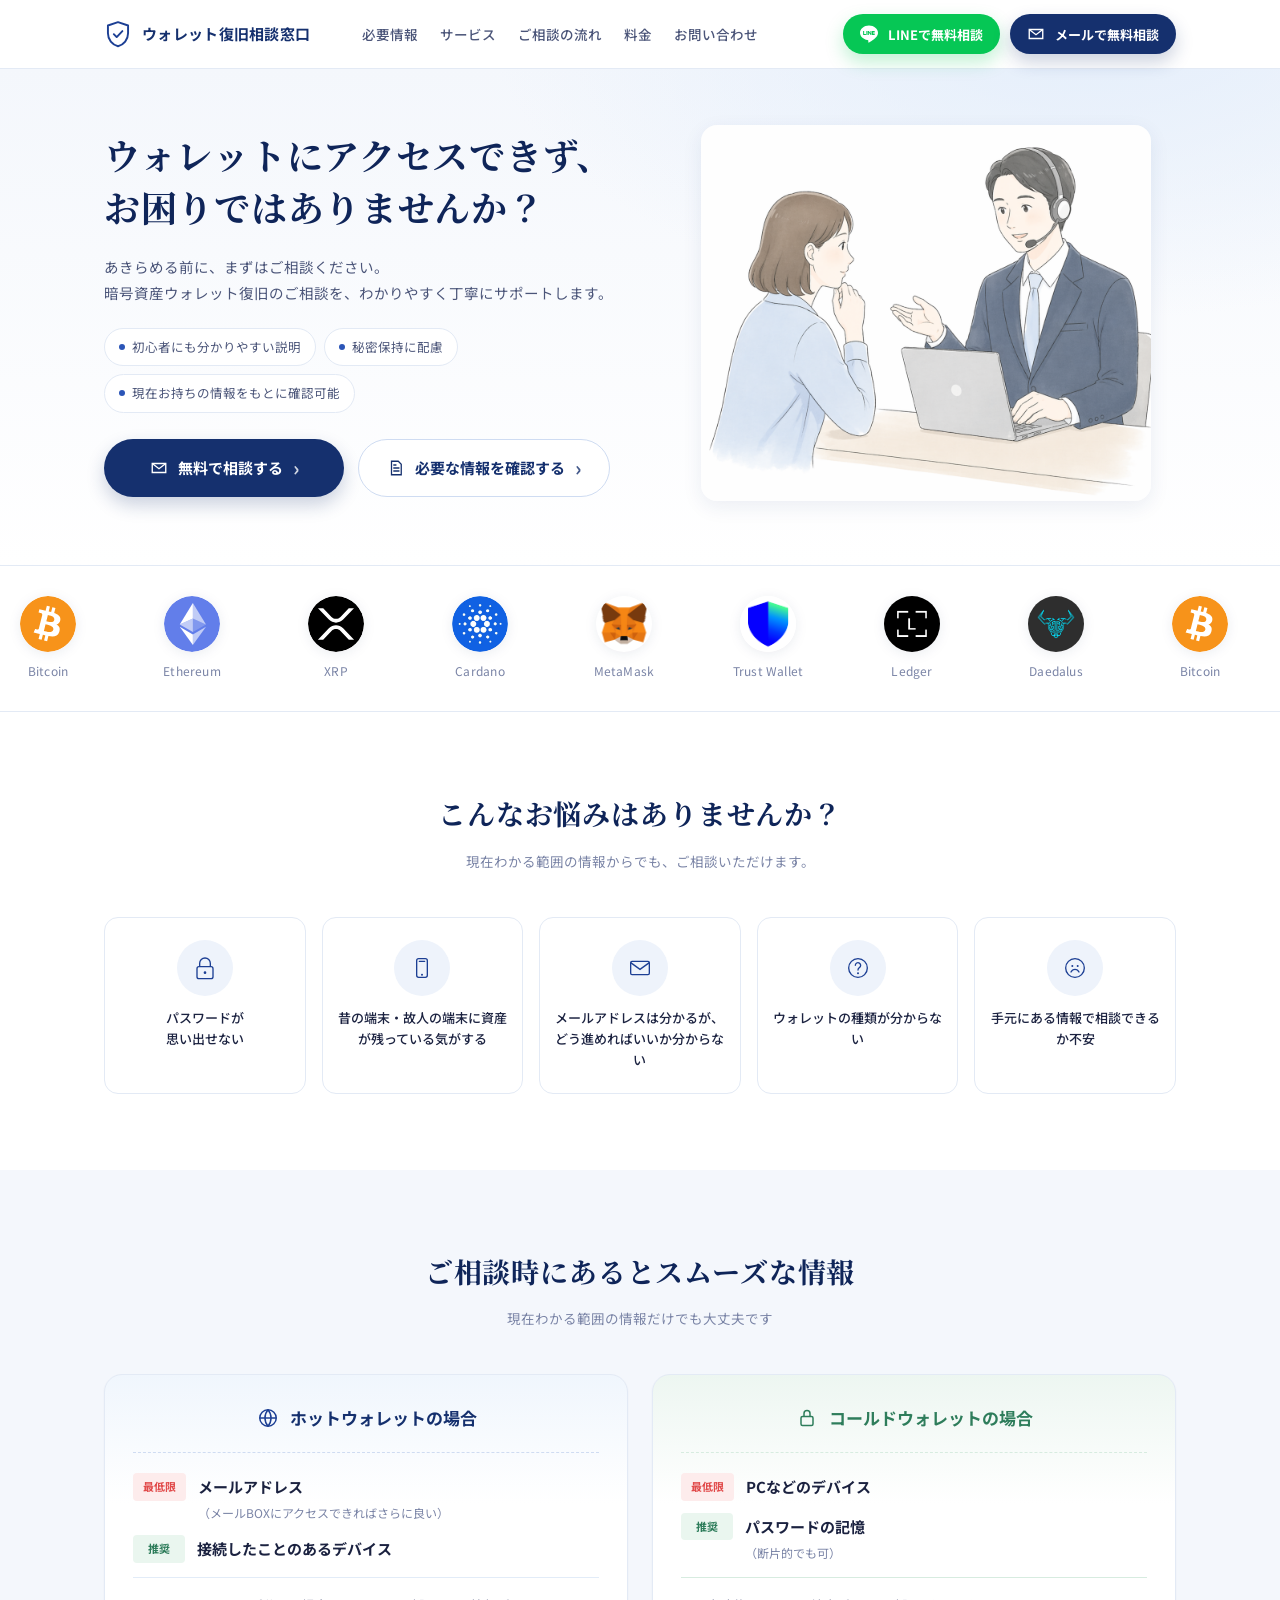
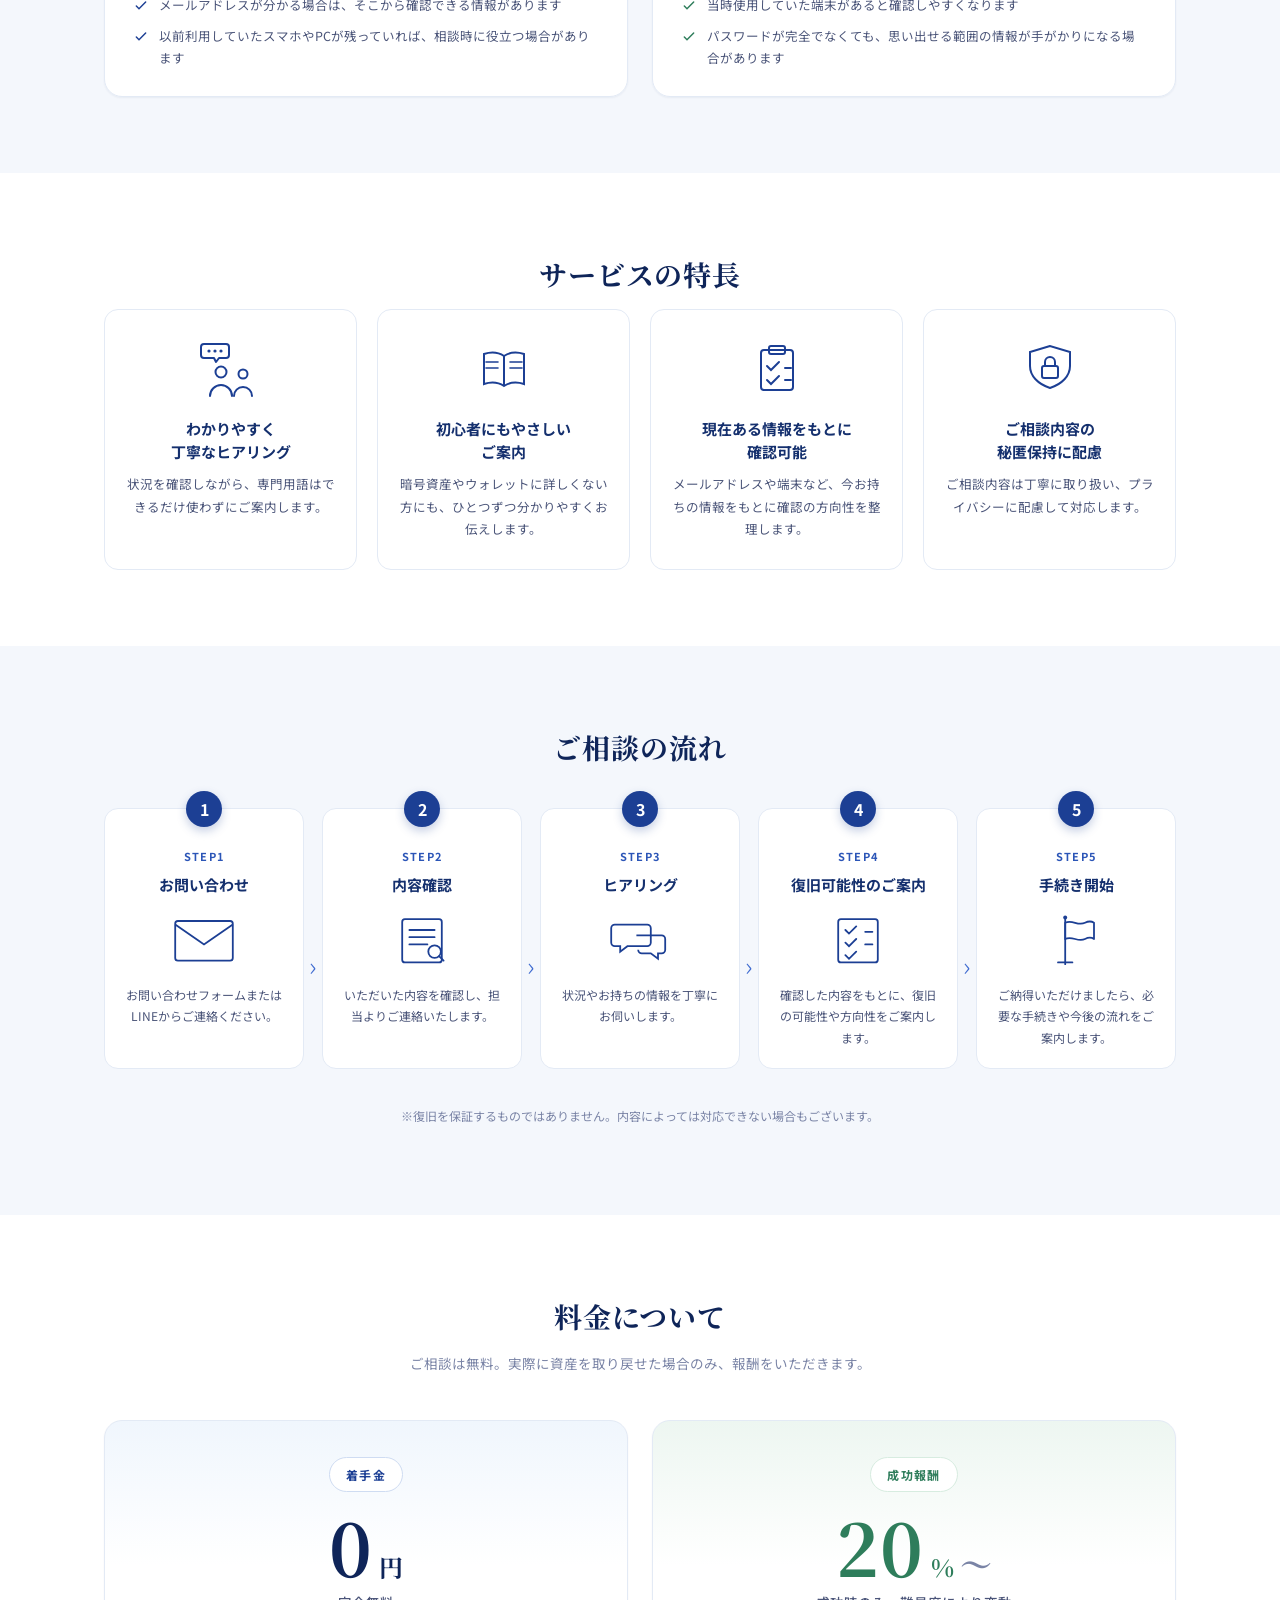
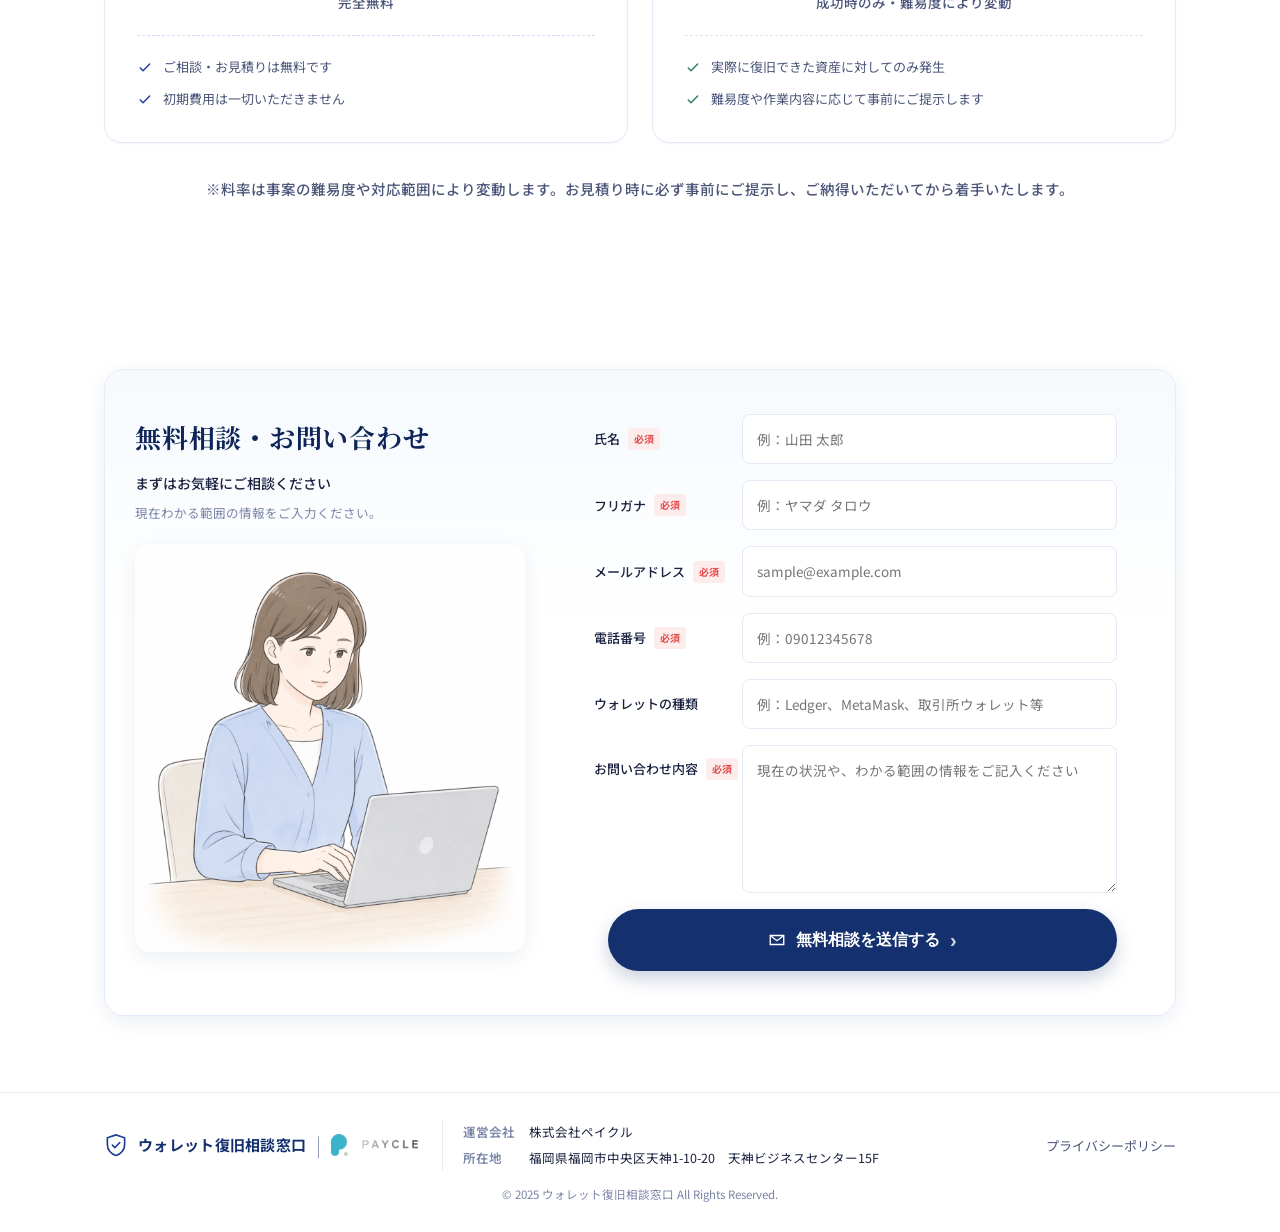
==== commit 4e09cbf2: "特長「丁寧なヒアリング」アイコンを2人＋吹き出しに、フロー「手続き開始」アイコンを旗に差し替え Co-Authored-By: Claude Opus 4.7 (1M context) <norepl" ====
--- a/index.html
+++ b/index.html
@@ -10,7 +10,7 @@
 <link rel="preconnect" href="https://fonts.googleapis.com">
 <link rel="preconnect" href="https://fonts.gstatic.com" crossorigin>
 <link rel="stylesheet" href="https://fonts.googleapis.com/css2?family=Noto+Sans+JP:wght@400;500;700&family=Noto+Serif+JP:wght@600;700&display=swap">
-<link rel="stylesheet" href="styles.v2.css?v=20260427c" />
+<link rel="stylesheet" href="styles.css?v=20260427c" />
 </head>
 <body>
 
@@ -263,13 +263,14 @@
       <article class="feature">
         <div class="f-ico">
           <svg viewBox="0 0 64 64">
-            <circle cx="22" cy="26" r="10" fill="none" stroke="#1C3F94" stroke-width="2"/>
-            <circle cx="42" cy="26" r="10" fill="none" stroke="#1C3F94" stroke-width="2"/>
-            <path d="M10 50c2-6 8-10 12-10M54 50c-2-6-8-10-12-10" stroke="#1C3F94" stroke-width="2" fill="none" stroke-linecap="round"/>
-            <ellipse cx="22" cy="14" rx="8" ry="4" fill="#1C3F94" opacity=".85"/>
-            <ellipse cx="42" cy="14" rx="8" ry="4" fill="#1C3F94" opacity=".85"/>
-            <circle cx="19" cy="26" r="1.3" fill="#1C3F94"/><circle cx="25" cy="26" r="1.3" fill="#1C3F94"/>
-            <circle cx="39" cy="26" r="1.3" fill="#1C3F94"/><circle cx="45" cy="26" r="1.3" fill="#1C3F94"/>
+            <path d="M5 6h22a3 3 0 0 1 3 3v8a3 3 0 0 1-3 3h-7l-3 4-2-4H5a3 3 0 0 1-3-3V9a3 3 0 0 1 3-3Z" fill="#fff" stroke="#1C3F94" stroke-width="2" stroke-linejoin="round"/>
+            <circle cx="10" cy="13" r="1.6" fill="#1C3F94"/>
+            <circle cx="16" cy="13" r="1.6" fill="#1C3F94"/>
+            <circle cx="22" cy="13" r="1.6" fill="#1C3F94"/>
+            <circle cx="44" cy="36" r="4.5" fill="none" stroke="#1C3F94" stroke-width="2"/>
+            <path d="M35 58c0-5 4-9 9-9s9 4 9 9" fill="none" stroke="#1C3F94" stroke-width="2" stroke-linecap="round"/>
+            <circle cx="22" cy="34" r="5.5" fill="#fff" stroke="#1C3F94" stroke-width="2"/>
+            <path d="M11 58c0-6 5-11 11-11s11 5 11 11" fill="#fff" stroke="#1C3F94" stroke-width="2" stroke-linecap="round"/>
           </svg>
         </div>
         <h3>わかりやすく<br/>丁寧なヒアリング</h3>
@@ -364,7 +365,7 @@
         <div class="step-l">STEP5</div>
         <h3 class="step-t">手続き開始</h3>
         <div class="step-ico">
-          <svg viewBox="0 0 80 64"><path d="M16 40c6-10 14-10 20-4l4 4 4-4c6-6 14-6 20 4l-20 12L16 40Z" fill="none" stroke="#1C3F94" stroke-width="2"/><path d="M28 28l6-8 8 6-6 8" fill="none" stroke="#1C3F94" stroke-width="2"/></svg>
+          <svg viewBox="0 0 80 64"><path d="M28 6v52" stroke="#1C3F94" stroke-width="2" stroke-linecap="round"/><circle cx="28" cy="6" r="2.2" fill="#1C3F94"/><path d="M28 12c8-4 14 4 22 0c4-2 7-2 10 0v18c-3-2-6-2-10 0c-8 4-14-4-22 0V12Z" fill="none" stroke="#1C3F94" stroke-width="2" stroke-linejoin="round"/><path d="M20 56h16" stroke="#1C3F94" stroke-width="2" stroke-linecap="round"/></svg>
         </div>
         <p class="step-d">ご納得いただけましたら、必要な手続きや今後の流れをご案内します。</p>
       </li>
--- a/styles.css
+++ b/styles.css
@@ -0,0 +1,384 @@
+/* ========= tokens ========= */
+:root{
+  --navy-900:#0F2559;
+  --navy-800:#15306E;
+  --navy-700:#1C3F94;
+  --navy-600:#2B55B7;
+  --navy-500:#3E6BD0;
+  --blue-50:#EEF3FB;
+  --blue-100:#E2ECF8;
+  --blue-200:#CFDCF2;
+  --ink:#1B2240;
+  --ink-2:#4B5579;
+  --ink-3:#7A84A6;
+  --bg:#FFFFFF;
+  --bg-soft:#F4F7FC;
+  --line:#E3EAF5;
+  --green-700:#2E7D5B;
+  --green-50:#EAF6EF;
+  --green-100:#D7ECE0;
+  --red:#E14B4B;
+  --red-50:#FDECEC;
+  --radius:14px;
+  --radius-lg:18px;
+  --shadow-sm: 0 1px 2px rgba(23, 48, 110, .06);
+  --shadow: 0 6px 20px rgba(23, 48, 110, .08);
+}
+*{box-sizing:border-box}
+html,body{margin:0;padding:0}
+body{
+  font-family: "Noto Sans JP", system-ui, sans-serif;
+  color:var(--ink);
+  background:var(--bg);
+  font-size:15px;
+  line-height:1.8;
+  -webkit-font-smoothing:antialiased;
+}
+img,svg{display:block;max-width:100%}
+a{color:inherit;text-decoration:none}
+.container{max-width:1120px;margin:0 auto;padding:0 24px}
+
+/* ========= header ========= */
+.site-header{
+  position:sticky;top:0;z-index:50;
+  background:rgba(255,255,255,.92);
+  backdrop-filter:saturate(1.3) blur(8px);
+  border-bottom:1px solid var(--line);
+}
+.header-inner{display:flex;align-items:center;gap:28px;height:68px}
+.brand{display:flex;align-items:center;gap:10px;font-weight:700;color:var(--navy-800);font-size:15px}
+.brand-main{display:inline-flex;align-items:center;gap:10px;line-height:1.2;color:inherit;text-decoration:none}
+.brand-by{display:inline-flex;align-items:center;text-decoration:none}
+.brand-by:hover{opacity:.8}
+.brand-name{letter-spacing:.02em}
+.brand-sep{font-size:20px;color:var(--ink-3);font-weight:300;line-height:1;opacity:.9}
+.brand-by-logo{height:22px;width:auto;display:block;opacity:.95}
+.nav{display:flex;gap:22px;margin-left:24px;flex:1}
+.nav a{font-size:13.5px;color:var(--ink-2);font-weight:500}
+.nav a:hover{color:var(--navy-700)}
+.header-ctas{display:flex;gap:10px}
+
+/* ========= buttons ========= */
+.btn{
+  display:inline-flex;align-items:center;justify-content:center;gap:10px;
+  font-weight:700;border-radius:999px;
+  padding:12px 22px;font-size:14px;line-height:1;
+  transition:transform .15s, box-shadow .15s, background .15s;
+  border:1.5px solid transparent;cursor:pointer;
+}
+.btn .i{width:18px;height:18px;flex:none}
+.btn .arr{font-size:20px;line-height:1;opacity:.8}
+.btn-sm{padding:10px 16px;font-size:13px}
+.btn-lg{padding:18px 28px;font-size:15px;min-width:240px}
+.btn-xl{padding:20px 28px;font-size:16px;width:100%}
+.btn-primary{
+  background:var(--navy-800);color:#fff;
+  box-shadow:0 8px 18px rgba(21,48,110,.22);
+}
+.btn-primary:hover{background:var(--navy-700);transform:translateY(-1px);box-shadow:0 10px 22px rgba(21,48,110,.28)}
+.btn-outline{background:#fff;color:var(--navy-800);border-color:var(--blue-200)}
+.btn-outline:hover{border-color:var(--navy-500);background:var(--blue-50)}
+.btn-ghost{background:transparent;color:var(--navy-800);border-color:var(--blue-200)}
+.btn-ghost:hover{background:var(--blue-50)}
+.btn-line{
+  background:#06C755;color:#fff;
+  box-shadow:0 8px 18px rgba(6,199,85,.25);
+}
+.btn-line:hover{background:#05B14B;transform:translateY(-1px);box-shadow:0 10px 22px rgba(6,199,85,.32)}
+
+/* ========= hero ========= */
+.hero{
+  background:
+    radial-gradient(1000px 500px at 85% -10%, #E4EEFB 0%, transparent 60%),
+    linear-gradient(180deg, #F4F7FC 0%, #FFFFFF 100%);
+  padding:56px 0 64px;
+}
+.hero-grid{display:grid;grid-template-columns:1.05fr 1fr;gap:48px;align-items:center}
+.hero-title{
+  font-family:"Noto Serif JP","Noto Sans JP",serif;
+  font-weight:700;
+  color:var(--navy-900);
+  font-size:36px;line-height:1.45;
+  letter-spacing:.02em;
+  margin:0 0 20px;
+}
+.hero-sub{color:var(--ink-2);font-size:14.5px;margin:0 0 22px}
+.hero-badges{list-style:none;padding:0;margin:0 0 26px;display:flex;flex-wrap:wrap;gap:8px}
+.hero-badges li{
+  display:inline-flex;align-items:center;gap:7px;
+  background:#fff;border:1px solid var(--line);
+  border-radius:999px;padding:7px 14px;font-size:12.5px;color:var(--ink-2);
+}
+.hero-badges .dot{width:6px;height:6px;border-radius:50%;background:var(--navy-600)}
+.hero-ctas{display:flex;flex-wrap:wrap;gap:14px}
+.hero-art{position:relative}
+.art-svg{width:100%;height:auto;border-radius:16px;box-shadow:var(--shadow)}
+.hero-art .art-svg{width:90%;margin-inline:auto;display:block}
+
+/* ========= logos marquee ========= */
+.logos{
+  padding:30px 0;
+  border-top:1px solid var(--line);
+  border-bottom:1px solid var(--line);
+  background:#fff;
+  overflow:hidden;
+}
+.logos-track{
+  display:flex;
+  gap:48px;
+  width:max-content;
+  align-items:center;
+  animation: logos-scroll 32s linear infinite;
+}
+.logos:hover .logos-track{ animation-play-state: paused; }
+.logo-item{
+  display:flex;
+  flex-direction:column;
+  align-items:center;
+  gap:8px;
+  flex:none;
+  width:96px;
+}
+.logo-svg{
+  width:56px;height:56px;display:block;
+  filter:drop-shadow(0 2px 6px rgba(15,30,80,.08));
+  transition:transform .25s ease;
+}
+.logo-img{object-fit:contain;border-radius:50%;background:#fff}
+.logo-item:hover .logo-svg{ transform:translateY(-2px) scale(1.05); }
+.logo-name{ font-size:12px;color:var(--ink-3);white-space:nowrap;letter-spacing:.02em }
+@keyframes logos-scroll{
+  from { transform: translateX(0); }
+  to   { transform: translateX(calc(-50% - 24px)); }
+}
+@media (prefers-reduced-motion: reduce){
+  .logos-track{ animation: none; }
+}
+
+/* ========= generic section ========= */
+.section{padding:76px 0}
+.section-soft{background:var(--bg-soft)}
+.h-sec{
+  font-family:"Noto Serif JP","Noto Sans JP",serif;
+  text-align:center;color:var(--navy-900);
+  font-size:28px;font-weight:700;margin:0 0 10px;letter-spacing:.03em;
+}
+.h-sub{text-align:center;color:var(--ink-3);margin:0 0 44px;font-size:13.5px}
+
+/* ========= concerns ========= */
+.concerns{
+  display:grid;grid-template-columns:repeat(5,1fr);gap:16px;
+}
+.concern{
+  background:#fff;border:1px solid var(--line);border-radius:var(--radius);
+  padding:22px 14px;text-align:center;
+  transition:transform .2s, box-shadow .2s, border-color .2s;
+}
+.concern:hover{transform:translateY(-2px);box-shadow:var(--shadow);border-color:var(--blue-200)}
+.c-ico{width:56px;height:56px;margin:0 auto 12px;display:grid;place-items:center;background:var(--blue-50);border-radius:50%}
+.c-ico svg{width:32px;height:32px}
+.concern p{margin:0;color:var(--ink);font-size:13px;line-height:1.6;font-weight:500}
+
+/* ========= wallets (hot/cold) ========= */
+.wallets{display:grid;grid-template-columns:1fr 1fr;gap:24px}
+.wcard{background:#fff;border:1px solid var(--line);border-radius:var(--radius-lg);padding:28px;box-shadow:var(--shadow-sm)}
+.wcard-hot{background:linear-gradient(180deg,#F0F6FD,#fff 40%)}
+.wcard-cold{background:linear-gradient(180deg,#EDF6F1,#fff 40%)}
+.w-head{display:flex;align-items:center;justify-content:center;gap:10px;padding-bottom:18px;border-bottom:1px dashed var(--blue-200);margin-bottom:20px}
+.wcard-cold .w-head{border-bottom-color:var(--green-100)}
+.w-head h3{margin:0;font-size:17px;color:var(--navy-800);font-weight:700}
+.wcard-cold .w-head h3{color:var(--green-700)}
+.w-ico{width:24px;height:24px}
+.w-row{display:flex;gap:12px;align-items:flex-start;margin-bottom:12px}
+.w-row b{display:block;color:var(--ink);font-size:15px;font-weight:700}
+.w-note{font-size:12px;color:var(--ink-3);font-weight:400;display:block;margin-top:2px}
+.tag{
+  flex:none;display:inline-flex;align-items:center;justify-content:center;
+  padding:4px 10px;font-size:11px;font-weight:700;border-radius:4px;min-width:52px;
+}
+.tag-min{background:var(--red-50);color:var(--red)}
+.tag-rec{background:var(--green-50);color:var(--green-700)}
+.tag-green.tag-min{background:var(--red-50);color:var(--red)}
+.w-list{list-style:none;padding:16px 0 0;margin:14px 0 0;border-top:1px solid var(--blue-100);display:flex;flex-direction:column;gap:10px}
+.w-list-green{border-top-color:var(--green-100)}
+.w-list li{display:flex;gap:10px;align-items:flex-start;font-size:12.5px;color:var(--ink-2);line-height:1.7}
+.chk{width:16px;height:16px;flex:none;margin-top:4px}
+
+/* ========= features ========= */
+.features{display:grid;grid-template-columns:repeat(4,1fr);gap:20px}
+.feature{background:#fff;border:1px solid var(--line);border-radius:var(--radius);padding:28px 20px;text-align:center}
+.f-ico{width:64px;height:64px;margin:0 auto 16px}
+.feature h3{font-size:15px;color:var(--navy-800);margin:0 0 10px;line-height:1.5;font-weight:700}
+.feature p{font-size:12.5px;color:var(--ink-2);margin:0;line-height:1.8}
+
+/* ========= flow ========= */
+.flow{list-style:none;padding:0;margin:0;display:grid;grid-template-columns:1fr 18px 1fr 18px 1fr 18px 1fr 18px 1fr;gap:0;align-items:stretch}
+.flow-item{
+  background:#fff;border:1px solid var(--line);border-radius:var(--radius);
+  padding:22px 16px 20px;text-align:center;position:relative;
+  height:100%;
+  display:flex;flex-direction:column;
+}
+.step-n{
+  position:absolute;top:-18px;left:50%;transform:translateX(-50%);
+  width:36px;height:36px;border-radius:50%;background:var(--navy-700);color:#fff;
+  display:grid;place-items:center;font-weight:700;font-size:16px;
+  box-shadow:0 4px 10px rgba(28,63,148,.25);
+}
+.step-l{font-size:11px;color:var(--navy-600);font-weight:700;letter-spacing:.1em;margin-top:16px}
+.step-t{font-size:15px;color:var(--navy-800);margin:4px 0 14px;font-weight:700}
+.step-ico{width:72px;margin:0 auto 14px}
+.step-d{font-size:12px;color:var(--ink-2);margin:0;line-height:1.8;text-align:center}
+.flow-arrow{display:flex;align-items:center;justify-content:center;color:var(--navy-500);font-size:26px;font-weight:300;padding-top:52px;line-height:1}
+.flow-note{text-align:center;color:var(--ink-3);font-size:12px;margin-top:36px}
+#flow .h-sec{margin-bottom:36px}
+
+/* ========= pricing ========= */
+.pricing{display:grid;grid-template-columns:1fr 1fr;gap:24px}
+.pcard{
+  background:#fff;border:1px solid var(--line);border-radius:var(--radius-lg);
+  padding:36px 32px 32px;box-shadow:var(--shadow-sm);text-align:center;
+  position:relative;overflow:hidden;
+}
+.pcard-free{background:linear-gradient(180deg,#F0F6FD,#fff 45%)}
+.pcard-success{background:linear-gradient(180deg,#EDF6F1,#fff 45%)}
+.p-label{
+  display:inline-block;font-size:12px;font-weight:700;letter-spacing:.12em;
+  color:var(--navy-700);background:#fff;border:1px solid var(--blue-200);
+  padding:6px 16px;border-radius:999px;margin-bottom:18px;
+}
+.pcard-success .p-label{color:var(--green-700);border-color:var(--green-100)}
+.p-amount{
+  display:flex;align-items:baseline;justify-content:center;gap:4px;
+  color:var(--navy-900);margin-bottom:8px;
+  font-family:"Noto Serif JP","Noto Sans JP",serif;
+}
+.pcard-success .p-amount{color:var(--green-700)}
+.p-num{font-size:72px;font-weight:700;line-height:1;letter-spacing:.02em}
+.p-unit{font-size:24px;font-weight:700;line-height:1;margin-left:2px}
+.p-from{font-size:32px;font-weight:700;line-height:1;color:var(--ink-3);margin-left:2px}
+.p-tagline{
+  font-size:13.5px;color:var(--ink-2);font-weight:500;
+  padding-bottom:20px;margin-bottom:20px;
+  border-bottom:1px dashed var(--blue-200);
+}
+.pcard-success .p-tagline{border-bottom-color:var(--green-100)}
+.p-list{list-style:none;padding:0;margin:0;display:flex;flex-direction:column;gap:10px;text-align:left}
+.p-list li{display:flex;gap:10px;align-items:flex-start;font-size:13px;color:var(--ink-2);line-height:1.7}
+.p-list .chk{width:16px;height:16px;flex:none;margin-top:4px}
+.pricing-note{text-align:center;color:var(--ink-2);font-size:14.5px;margin-top:32px;line-height:1.9;font-weight:500}
+
+/* ========= form ========= */
+.form-card{
+  background:#fff;border:1px solid var(--blue-100);
+  border-radius:20px;padding:44px;box-shadow:var(--shadow);
+  background-image:linear-gradient(180deg,#F6FAFD, #FFF 40%);
+  display:grid;grid-template-columns:0.85fr 1fr;gap:40px;
+}
+.form-left{transform:translateX(-14px)}
+.form-title{
+  font-family:"Noto Serif JP","Noto Sans JP",serif;
+  color:var(--navy-900);font-size:26px;margin:0 0 10px;font-weight:700;letter-spacing:.03em;
+}
+.form-lead{font-size:14px;color:var(--ink);margin:0 0 6px;font-weight:500}
+.form-sub{font-size:12.5px;color:var(--ink-3);margin:0 0 20px}
+.form-art{margin-top:6px}
+.form-art .art-svg{width:90%;margin-left:0;margin-right:auto;display:block}
+.form-right{display:flex;flex-direction:column;gap:16px;transform:translateX(-14px)}
+.field{display:grid;grid-template-columns:120px 1fr;gap:14px;align-items:center}
+.field label{
+  font-size:13px;color:var(--ink);font-weight:500;
+  display:inline-flex;align-items:center;gap:8px;
+  white-space:nowrap;flex-wrap:nowrap;
+  transform:translateX(-14px);
+}
+.req{
+  background:var(--red-50);color:var(--red);font-size:10px;font-weight:700;
+  padding:2px 6px;border-radius:3px;white-space:nowrap;
+}
+.field input,.field textarea{
+  width:100%;font:inherit;color:var(--ink);
+  border:1px solid var(--line);background:#fff;border-radius:8px;
+  padding:12px 14px;font-size:13.5px;
+  transition:border-color .15s, box-shadow .15s;
+}
+.field textarea{grid-column:2;resize:vertical;min-height:110px}
+.field:has(textarea){align-items:flex-start}
+.field:has(textarea) label{padding-top:12px}
+.field input:focus,.field textarea:focus{
+  outline:none;border-color:var(--navy-600);
+  box-shadow:0 0 0 3px rgba(62,107,208,.15);
+}
+.check{display:inline-flex;align-items:center;gap:10px;font-size:13px;color:var(--ink-2);margin:8px 0 6px;cursor:pointer;user-select:none}
+.check input{position:absolute;opacity:0;pointer-events:none}
+.check .box{width:16px;height:16px;border:1.5px solid var(--ink-3);border-radius:3px;flex:none;display:grid;place-items:center;background:#fff;transition:all .15s}
+.check input:checked + .box{background:var(--navy-700);border-color:var(--navy-700)}
+.check input:checked + .box::after{content:"";width:8px;height:4px;border:2px solid #fff;border-top:0;border-right:0;transform:rotate(-45deg) translate(1px,-1px)}
+.mini-link{display:inline-block;font-size:12.5px;color:var(--navy-600);text-align:center;margin-top:8px;text-decoration:underline;text-underline-offset:3px}
+
+/* ========= bottom cta ========= */
+.bottom-cta{padding:44px 0 72px;background:var(--bg-soft)}
+.bcta-inner{
+  background:linear-gradient(180deg,#F0F6FD,#fff);
+  border:1px solid var(--blue-100);
+  border-radius:20px;padding:40px 44px;box-shadow:var(--shadow-sm);
+  display:grid;grid-template-columns:1fr 420px;gap:40px;align-items:center;
+}
+.bcta-copy h2{
+  font-family:"Noto Serif JP","Noto Sans JP",serif;
+  color:var(--navy-900);font-size:24px;margin:0 0 14px;font-weight:700;letter-spacing:.03em;line-height:1.6;
+}
+.bcta-copy p{color:var(--ink-2);font-size:13px;margin:0 0 22px}
+.bcta-btn{min-width:280px}
+.bcta-art .art-svg{width:60%;margin-inline:auto}
+
+/* ========= footer ========= */
+.site-footer{background:#fff;border-top:1px solid var(--line);padding:28px 0}
+.foot-inner{display:flex;align-items:center;justify-content:space-between;gap:24px;flex-wrap:wrap}
+.foot-nav{display:flex;gap:16px;color:var(--ink-2);font-size:13px;align-items:center}
+.foot-nav a:hover{color:var(--navy-700)}
+.foot-nav .sep{color:var(--line)}
+.foot-info{
+  display:grid;grid-template-columns:max-content 1fr;column-gap:14px;row-gap:4px;
+  margin:0;padding-left:20px;border-left:1px solid var(--line);
+  font-size:12.5px;color:var(--ink-2);flex:1;min-width:280px;
+}
+.foot-info dt{color:var(--ink-3);font-weight:600}
+.foot-info dd{margin:0;color:var(--ink)}
+.copy{text-align:center;color:var(--ink-3);font-size:11.5px;margin:14px 0 0}
+@media (max-width: 980px){
+  .foot-inner{flex-direction:column;align-items:flex-start;gap:14px}
+  .foot-info{
+    padding-left:0;border-left:none;border-top:1px dashed var(--line);
+    padding-top:12px;margin-top:0;min-width:0;width:100%;
+    grid-template-columns:5em 1fr;column-gap:10px;row-gap:6px;
+  }
+  .foot-info dd{word-break:break-word}
+  .foot-nav{width:100%}
+}
+
+/* ========= responsive ========= */
+@media (max-width: 980px){
+  .nav{display:none}
+  .header-ctas .btn-primary{display:none}
+  .brand-by-logo{height:18px}
+  .brand-sep{font-size:16px}
+  .hero-grid{grid-template-columns:1fr;gap:28px}
+  .hero-title{font-size:30px}
+  .logos{padding:22px 0}
+  .logo-item{width:84px}
+  .logo-svg{width:48px;height:48px}
+  .concerns{grid-template-columns:repeat(2,1fr)}
+  .wallets{grid-template-columns:1fr}
+  .features{grid-template-columns:repeat(2,1fr)}
+  .flow{grid-template-columns:1fr}
+  .flow-arrow{transform:rotate(90deg);padding:8px 0}
+  .pricing{grid-template-columns:1fr}
+  .pcard{padding:28px 22px 24px}
+  .p-num{font-size:60px}
+  .form-card{grid-template-columns:1fr;padding:28px}
+  .form-left,.form-right{transform:none}
+  .field{grid-template-columns:1fr;gap:6px}
+  .field textarea{grid-column:1}
+  .bcta-inner{grid-template-columns:1fr;padding:28px}
+}
